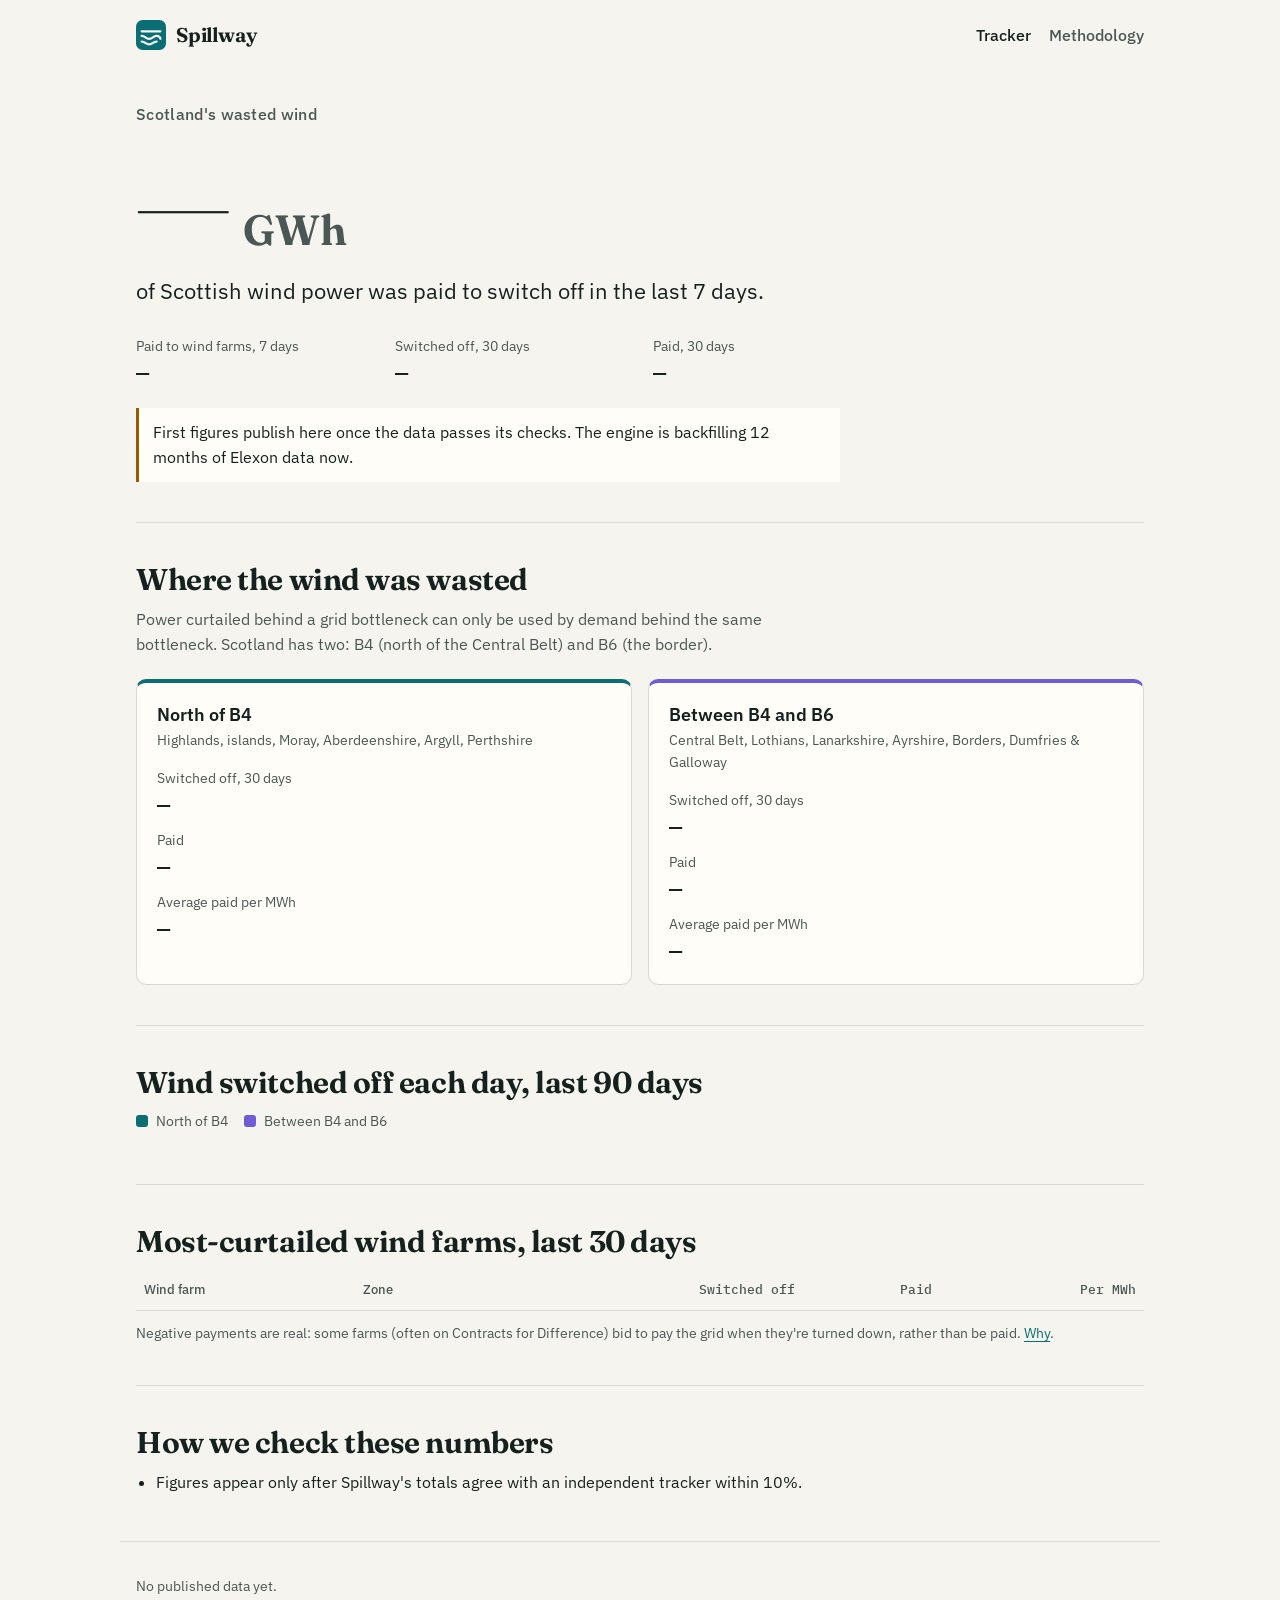
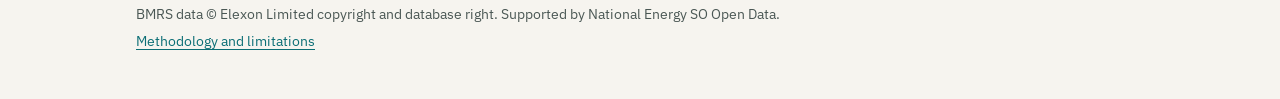
==== index.html @ b041ca8d "Spillway public tracker: static site for spillway.energy Hand-written HTML/CSS/vanilla JS, no build " ====
<!doctype html>
<html lang="en-GB">
<head>
<meta charset="utf-8">
<meta name="viewport" content="width=device-width, initial-scale=1">
<title>Spillway: Scotland's wasted wind</title>
<meta name="description" content="How much Scottish wind power is paid to switch off, by grid boundary and wind farm. Updated daily from Elexon and NESO open data.">
<meta property="og:title" content="Spillway: Scotland's wasted wind">
<meta property="og:description" content="How much Scottish wind power is paid to switch off, updated daily.">
<link rel="icon" href="data:image/svg+xml,%3Csvg xmlns='http://www.w3.org/2000/svg' viewBox='0 0 32 32'%3E%3Crect width='32' height='32' rx='7' fill='%230b6e75'/%3E%3Cpath d='M6 12h20M6 17c4 0 4 3 8 3s4-3 8-3 4 3 4 3M6 23c4 0 4 3 8 3s4-3 8-3' stroke='white' stroke-width='2.4' fill='none' stroke-linecap='round'/%3E%3C/svg%3E">
<link rel="preconnect" href="https://fonts.googleapis.com">
<link rel="preconnect" href="https://fonts.gstatic.com" crossorigin>
<link href="https://fonts.googleapis.com/css2?family=Fraunces:opsz,wght@9..144,500;9..144,650&family=IBM+Plex+Sans:wght@400;500;600&family=IBM+Plex+Mono:wght@500&display=swap" rel="stylesheet">
<link rel="stylesheet" href="assets/style.css">
</head>
<body>
<header class="top">
  <a class="mark" href="./" aria-label="Spillway home">
    <svg viewBox="0 0 32 32" aria-hidden="true"><rect width="32" height="32" rx="7"/><path d="M6 12h20M6 17c4 0 4 3 8 3s4-3 8-3 4 3 4 3M6 23c4 0 4 3 8 3s4-3 8-3"/></svg>
    <span>Spillway</span>
  </a>
  <nav><a href="./" aria-current="page">Tracker</a><a href="methodology.html">Methodology</a></nav>
</header>

<main>
  <section class="hero">
    <p class="kicker" id="kicker">Scotland's wasted wind</p>
    <h1><span class="big" id="hero-gwh">—</span> <span class="unit">GWh</span></h1>
    <p class="lede" id="hero-lede">of Scottish wind power was paid to switch off in the last 7 days.</p>
    <dl class="hero-stats">
      <div><dt>Paid to wind farms, 7 days</dt><dd id="hero-gbp">—</dd></div>
      <div><dt>Switched off, 30 days</dt><dd id="m30-gwh">—</dd></div>
      <div><dt>Paid, 30 days</dt><dd id="m30-gbp">—</dd></div>
    </dl>
    <p class="status" id="status" hidden></p>
  </section>

  <section class="zones" aria-labelledby="zones-h">
    <h2 id="zones-h">Where the wind was wasted</h2>
    <p class="section-lede">Power curtailed behind a grid bottleneck can only be used by demand behind the same bottleneck. Scotland has two: B4 (north of the Central Belt) and B6 (the border).</p>
    <div class="zone-grid">
      <article class="zone z-north">
        <h3>North of B4</h3>
        <p class="zone-sub">Highlands, islands, Moray, Aberdeenshire, Argyll, Perthshire</p>
        <dl>
          <div><dt>Switched off, 30 days</dt><dd data-z="north_of_B4" data-k="mwh">—</dd></div>
          <div><dt>Paid</dt><dd data-z="north_of_B4" data-k="gbp">—</dd></div>
          <div><dt>Average paid per MWh</dt><dd data-z="north_of_B4" data-k="gbp_per_mwh">—</dd></div>
        </dl>
      </article>
      <article class="zone z-mid">
        <h3>Between B4 and B6</h3>
        <p class="zone-sub">Central Belt, Lothians, Lanarkshire, Ayrshire, Borders, Dumfries &amp; Galloway</p>
        <dl>
          <div><dt>Switched off, 30 days</dt><dd data-z="B4_to_B6" data-k="mwh">—</dd></div>
          <div><dt>Paid</dt><dd data-z="B4_to_B6" data-k="gbp">—</dd></div>
          <div><dt>Average paid per MWh</dt><dd data-z="B4_to_B6" data-k="gbp_per_mwh">—</dd></div>
        </dl>
      </article>
    </div>
  </section>

  <section aria-labelledby="chart-h">
    <h2 id="chart-h">Wind switched off each day, last 90 days</h2>
    <div class="legend"><span class="key k-north"></span>North of B4 <span class="key k-mid"></span>Between B4 and B6</div>
    <div id="chart" class="chart" role="img" aria-label="Daily curtailed wind energy in Scotland by boundary zone"></div>
    <p class="chart-note" id="chart-note"></p>
  </section>

  <section aria-labelledby="sites-h">
    <h2 id="sites-h">Most-curtailed wind farms, last 30 days</h2>
    <div class="table-wrap">
      <table id="sites">
        <thead><tr><th scope="col">Wind farm</th><th scope="col">Zone</th><th scope="col" class="num">Switched off</th><th scope="col" class="num">Paid</th><th scope="col" class="num">Per MWh</th></tr></thead>
        <tbody></tbody>
      </table>
    </div>
    <p class="fine">Negative payments are real: some farms (often on Contracts for Difference) bid to pay the grid when they're turned down, rather than be paid. <a href="methodology.html#negative">Why</a>.</p>
  </section>

  <section class="checks" aria-labelledby="checks-h">
    <h2 id="checks-h">How we check these numbers</h2>
    <ul id="checks-list"><li>Loading…</li></ul>
  </section>
</main>

<footer>
  <p id="updated">Data loading…</p>
  <p id="attribution">BMRS data © Elexon Limited copyright and database right. Supported by National Energy SO Open Data.</p>
  <p><a href="methodology.html">Methodology and limitations</a></p>
</footer>
<script src="assets/app.js" defer></script>
</body>
</html>
---- assets/style.css ----
:root {
  --bg: #f6f4ef;
  --surface: #fffdf8;
  --ink: #15211f;
  --ink-2: #4a5754;
  --rule: #ddd8cc;
  --north: #0b6e75;
  --mid: #6f5bd3;
  --accent: #0b6e75;
  --warn: #9a5b00;
  --display: "Fraunces", Georgia, serif;
  --sans: "IBM Plex Sans", system-ui, -apple-system, "Segoe UI", sans-serif;
  --mono: "IBM Plex Mono", ui-monospace, monospace;
  color-scheme: light;
}
@media (prefers-color-scheme: dark) {
  :root:not([data-theme="light"]) {
    --bg: #0f1615; --surface: #162120; --ink: #e9efe9; --ink-2: #a3b1ad; --rule: #2a3735;
    --north: #4fc3bd; --mid: #a99bff; --accent: #4fc3bd; --warn: #f0b45c; color-scheme: dark;
  }
}
:root[data-theme="dark"] {
  --bg: #0f1615; --surface: #162120; --ink: #e9efe9; --ink-2: #a3b1ad; --rule: #2a3735;
  --north: #4fc3bd; --mid: #a99bff; --accent: #4fc3bd; --warn: #f0b45c; color-scheme: dark;
}

* { box-sizing: border-box; }
html { -webkit-text-size-adjust: 100%; }
body { margin: 0; background: var(--bg); color: var(--ink); font: 16px/1.55 var(--sans); }
a { color: var(--accent); text-underline-offset: 3px; }
main, .top, footer { max-width: 1040px; margin: 0 auto; padding: 0 16px; }

.top { display: flex; align-items: center; justify-content: space-between; padding-top: 20px; padding-bottom: 20px; }
.mark { display: inline-flex; align-items: center; gap: 10px; color: var(--ink); text-decoration: none; font: 650 20px/1 var(--display); letter-spacing: -0.01em; }
.mark svg { width: 30px; height: 30px; }
.mark rect { fill: var(--accent); }
.mark path { stroke: var(--bg); stroke-width: 2.4; fill: none; stroke-linecap: round; }
nav { display: flex; gap: 18px; font-weight: 500; }
nav a { color: var(--ink-2); text-decoration: none; }
nav a[aria-current="page"], nav a:hover { color: var(--ink); }

section { padding: 40px 0; border-top: 1px solid var(--rule); }
.hero { border-top: 0; padding-top: 32px; }
.kicker { margin: 0 0 8px; color: var(--ink-2); font-weight: 500; letter-spacing: 0.02em; }
h1 { margin: 0; font: 650 clamp(64px, 13vw, 132px)/0.95 var(--display); letter-spacing: -0.035em; }
h1 .unit { font-size: 0.32em; letter-spacing: 0; color: var(--ink-2); }
.lede { margin: 14px 0 0; font-size: clamp(18px, 2.4vw, 22px); max-width: 30em; }
h2 { margin: 0 0 10px; font: 650 clamp(24px, 3.2vw, 30px)/1.15 var(--display); letter-spacing: -0.015em; }
h3 { margin: 0; font: 600 18px/1.3 var(--sans); }
.section-lede { margin: 0 0 22px; color: var(--ink-2); max-width: 44em; }

dl { margin: 0; }
dt { color: var(--ink-2); font-size: 14px; }
dd { margin: 2px 0 0; font: 500 22px/1.2 var(--mono); font-variant-numeric: tabular-nums; }
.hero-stats { display: grid; grid-template-columns: repeat(3, minmax(0, 1fr)); gap: 16px; margin-top: 28px; max-width: 760px; }
.status { margin: 22px 0 0; padding: 12px 14px; border-left: 3px solid var(--warn); background: var(--surface); color: var(--ink); max-width: 44em; }

.zone-grid { display: grid; grid-template-columns: 1fr 1fr; gap: 16px; }
.zone { background: var(--surface); border: 1px solid var(--rule); border-radius: 10px; padding: 20px; border-top: 4px solid var(--zc); }
.z-north { --zc: var(--north); } .z-mid { --zc: var(--mid); }
.zone-sub { margin: 4px 0 16px; color: var(--ink-2); font-size: 14px; }
.zone dl { display: grid; gap: 12px; }

.legend { display: flex; align-items: center; gap: 8px; flex-wrap: wrap; color: var(--ink-2); font-size: 14px; margin-bottom: 10px; }
.key { width: 12px; height: 12px; border-radius: 3px; display: inline-block; margin-left: 8px; }
.key:first-child { margin-left: 0; }
.k-north { background: var(--north); } .k-mid { background: var(--mid); }
.chart { width: 100%; }
.chart svg { display: block; width: 100%; height: auto; overflow: visible; }
.chart .axis text, .chart .tick { fill: var(--ink-2); font: 12px var(--sans); }
.chart .grid { stroke: var(--rule); }
.chart .b-north { fill: var(--north); } .chart .b-mid { fill: var(--mid); }
.chart rect:hover { opacity: 0.75; }
.chart-note, .fine { color: var(--ink-2); font-size: 14px; margin: 12px 0 0; }

.table-wrap { overflow-x: auto; }
table { width: 100%; border-collapse: collapse; font-size: 15px; }
th, td { padding: 10px 8px; border-bottom: 1px solid var(--rule); text-align: left; white-space: nowrap; }
th { color: var(--ink-2); font-weight: 500; font-size: 13px; }
td.num, th.num { text-align: right; font-family: var(--mono); font-variant-numeric: tabular-nums; }
.zone-tag { display: inline-flex; align-items: center; gap: 6px; color: var(--ink-2); font-size: 13px; }
.zone-tag::before { content: ""; width: 8px; height: 8px; border-radius: 2px; background: var(--zc); }

.checks ul { margin: 0; padding-left: 20px; max-width: 48em; }
.checks li { margin: 6px 0; }

footer { padding-top: 28px; padding-bottom: 40px; border-top: 1px solid var(--rule); color: var(--ink-2); font-size: 14px; }
footer p { margin: 6px 0; }

.prose { max-width: 44em; }
.prose h2 { margin-top: 36px; }
.prose p, .prose li { color: var(--ink); }
.prose code { font: 14px var(--mono); background: var(--surface); padding: 1px 5px; border-radius: 4px; border: 1px solid var(--rule); }

@media (max-width: 720px) {
  .hero-stats { grid-template-columns: 1fr 1fr; }
  .zone-grid { grid-template-columns: 1fr; }
  dd { font-size: 19px; }
}
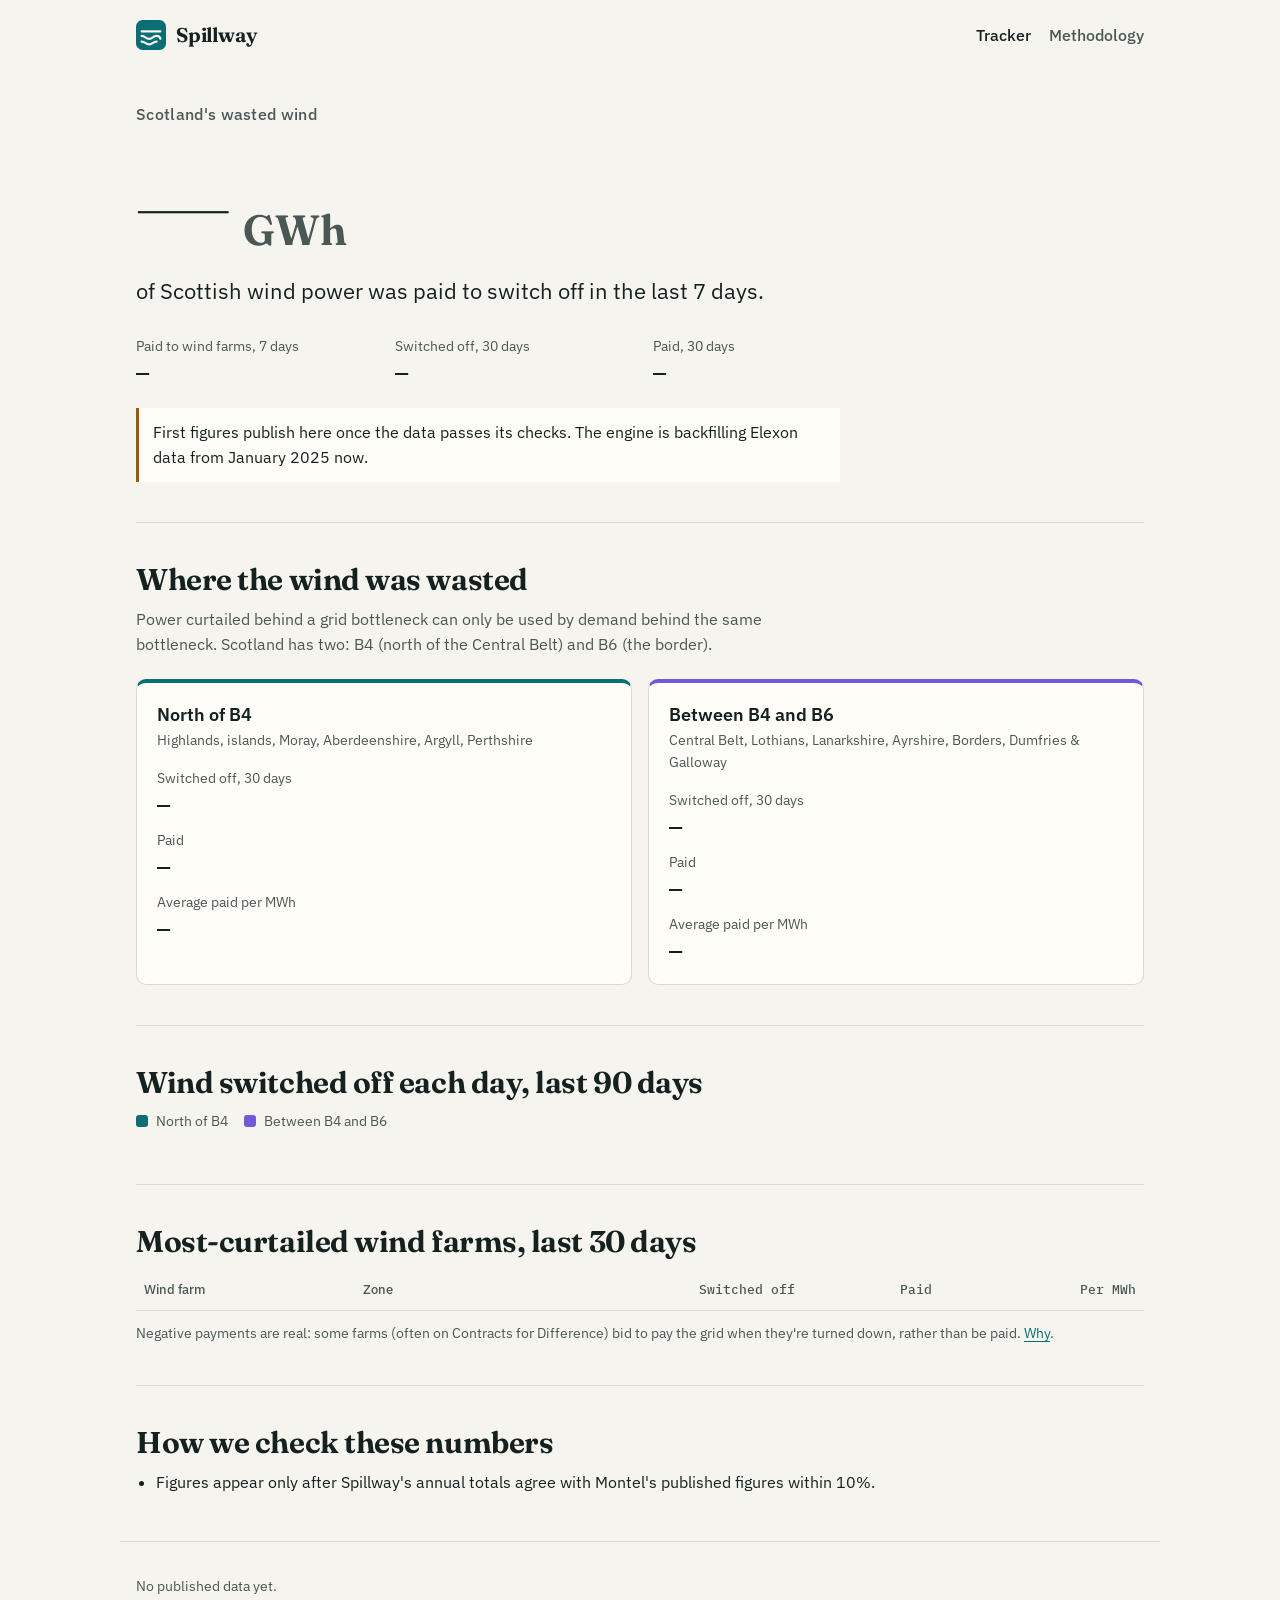
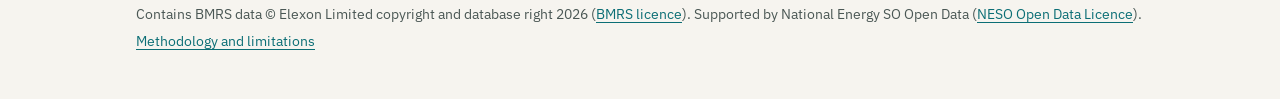
==== commit 6efbe191: "Attribution with licence links; checks panel shows volumes and payments Co-Authored-By: Claude Opus " ====
--- a/index.html
+++ b/index.html
@@ -86,7 +86,7 @@
 
 <footer>
   <p id="updated">Data loading…</p>
-  <p id="attribution">BMRS data © Elexon Limited copyright and database right. Supported by National Energy SO Open Data.</p>
+  <p id="attribution">Contains BMRS data © Elexon Limited copyright and database right 2026 (<a href="https://www.elexon.co.uk/data/balancing-mechanism-reporting-agent/copyright-licence-bmrs-data/">BMRS licence</a>). Supported by National Energy SO Open Data (<a href="https://www.neso.energy/data-portal/ngeso-open-licence">NESO Open Data Licence</a>).</p>
   <p><a href="methodology.html">Methodology and limitations</a></p>
 </footer>
 <script src="assets/app.js" defer></script>
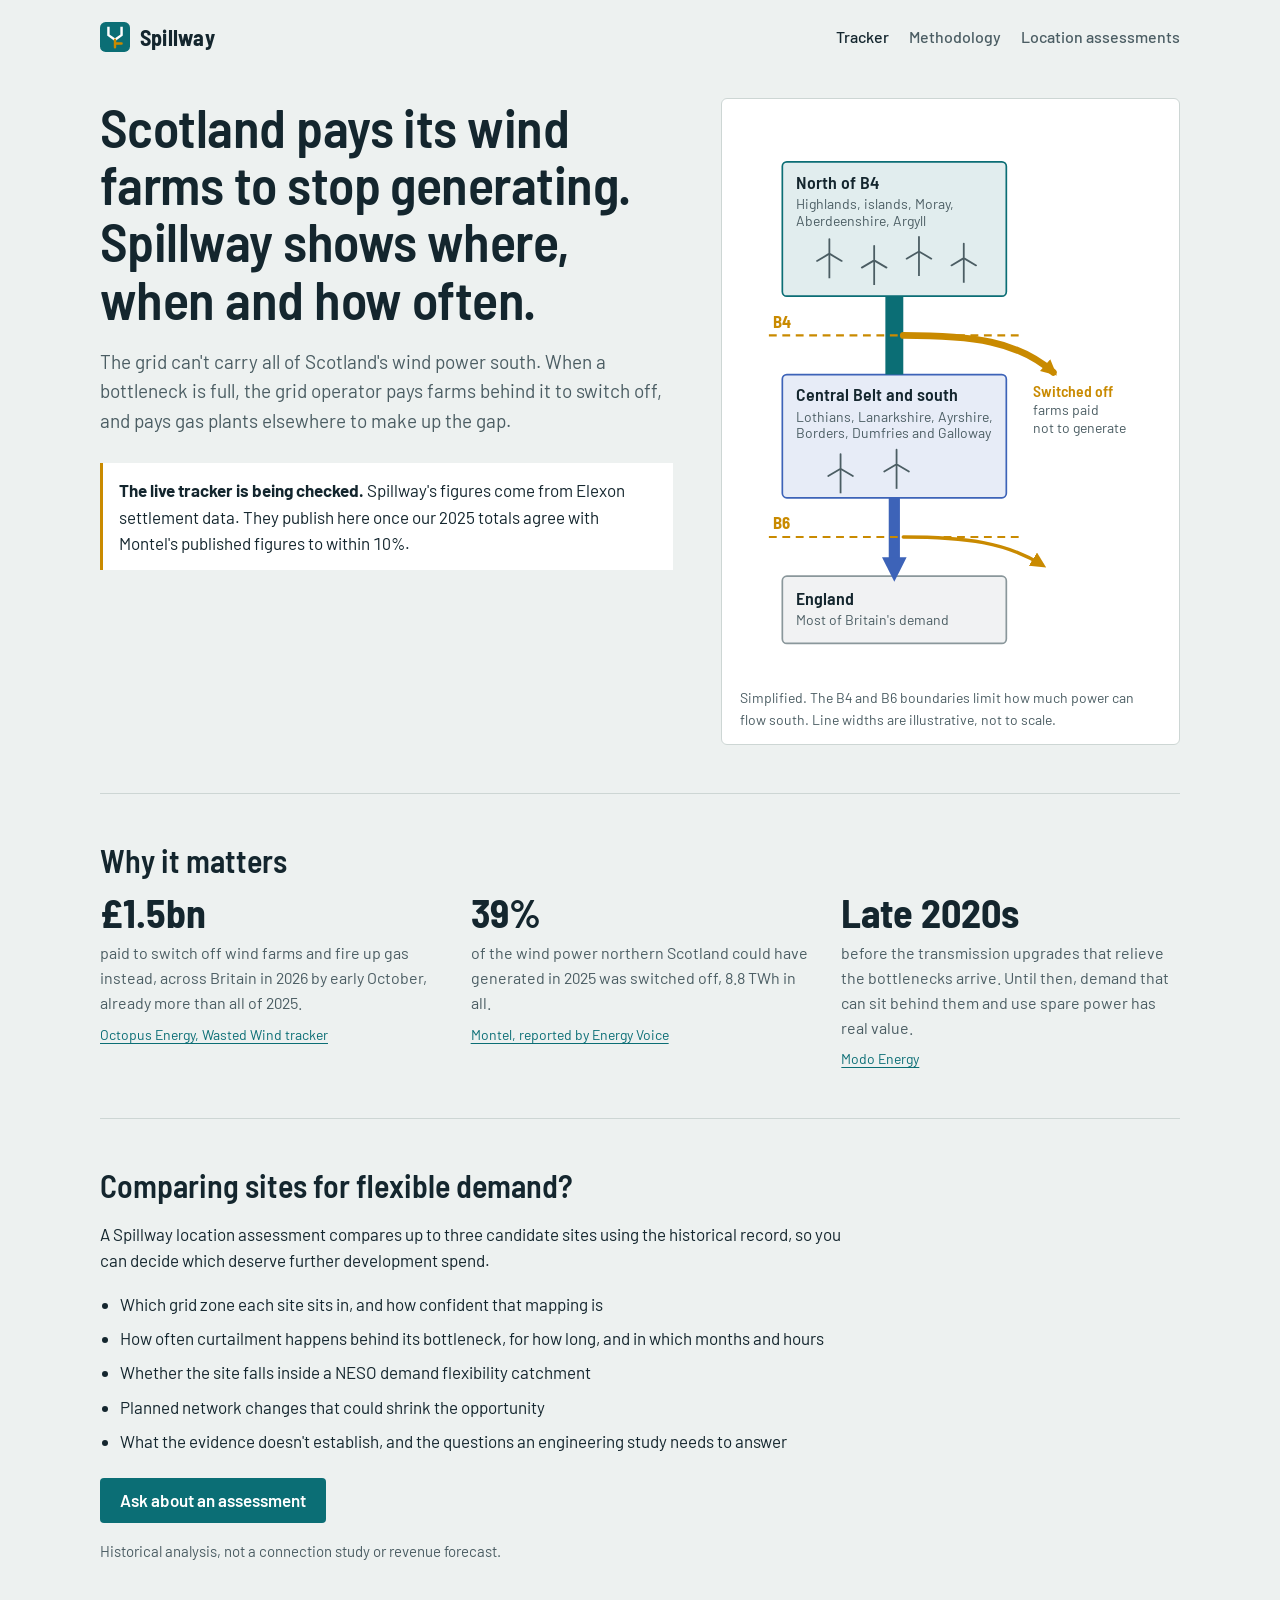
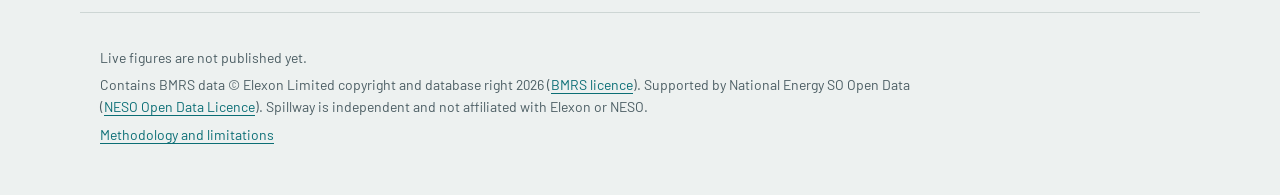
==== commit 88f1ddcd: "Redesign: grid schematic hero, Barlow, engineering palette, real pre-launch page - Pre-launch state " ====
--- a/index.html
+++ b/index.html
@@ -3,71 +3,134 @@
 <head>
 <meta charset="utf-8">
 <meta name="viewport" content="width=device-width, initial-scale=1">
-<title>Spillway: Scotland's wasted wind</title>
-<meta name="description" content="How much Scottish wind power is paid to switch off, by grid boundary and wind farm. Updated daily from Elexon and NESO open data.">
-<meta property="og:title" content="Spillway: Scotland's wasted wind">
-<meta property="og:description" content="How much Scottish wind power is paid to switch off, updated daily.">
-<link rel="icon" href="data:image/svg+xml,%3Csvg xmlns='http://www.w3.org/2000/svg' viewBox='0 0 32 32'%3E%3Crect width='32' height='32' rx='7' fill='%230b6e75'/%3E%3Cpath d='M6 12h20M6 17c4 0 4 3 8 3s4-3 8-3 4 3 4 3M6 23c4 0 4 3 8 3s4-3 8-3' stroke='white' stroke-width='2.4' fill='none' stroke-linecap='round'/%3E%3C/svg%3E">
+<title>Spillway: where Scotland's wind is switched off</title>
+<meta name="description" content="Scotland pays wind farms to stop generating when the grid can't carry their power south. Spillway tracks where, when and how often, from Elexon and NESO open data.">
+<meta property="og:title" content="Spillway: where Scotland's wind is switched off">
+<meta property="og:description" content="Where, when and how often Scottish wind is curtailed, from open grid data.">
+<link rel="icon" href="data:image/svg+xml,%3Csvg xmlns='http://www.w3.org/2000/svg' viewBox='0 0 32 32'%3E%3Crect width='32' height='32' rx='6' fill='%230b6e75'/%3E%3Cpath d='M9 5v9l7 5 7-5V5' stroke='white' stroke-width='2.6' fill='none' stroke-linejoin='round'/%3E%3Cpath d='M16 19v8M16 23h7' stroke='%23e0a51a' stroke-width='2.6' stroke-linecap='round'/%3E%3C/svg%3E">
 <link rel="preconnect" href="https://fonts.googleapis.com">
 <link rel="preconnect" href="https://fonts.gstatic.com" crossorigin>
-<link href="https://fonts.googleapis.com/css2?family=Fraunces:opsz,wght@9..144,500;9..144,650&family=IBM+Plex+Sans:wght@400;500;600&family=IBM+Plex+Mono:wght@500&display=swap" rel="stylesheet">
+<link href="https://fonts.googleapis.com/css2?family=Barlow:wght@400;500;600&family=Barlow+Semi+Condensed:wght@500;600;700&display=swap" rel="stylesheet">
 <link rel="stylesheet" href="assets/style.css">
 </head>
 <body>
 <header class="top">
   <a class="mark" href="./" aria-label="Spillway home">
-    <svg viewBox="0 0 32 32" aria-hidden="true"><rect width="32" height="32" rx="7"/><path d="M6 12h20M6 17c4 0 4 3 8 3s4-3 8-3 4 3 4 3M6 23c4 0 4 3 8 3s4-3 8-3"/></svg>
+    <svg viewBox="0 0 32 32" aria-hidden="true"><rect width="32" height="32" rx="6" class="mk-bg"/><path d="M9 5v9l7 5 7-5V5" class="mk-flow"/><path d="M16 19v8M16 23h7" class="mk-spill"/></svg>
     <span>Spillway</span>
   </a>
-  <nav><a href="./" aria-current="page">Tracker</a><a href="methodology.html">Methodology</a></nav>
+  <nav><a href="./" aria-current="page">Tracker</a><a href="methodology.html">Methodology</a><a href="#assessment">Location assessments</a></nav>
 </header>
 
 <main>
   <section class="hero">
-    <p class="kicker" id="kicker">Scotland's wasted wind</p>
-    <h1><span class="big" id="hero-gwh">—</span> <span class="unit">GWh</span></h1>
-    <p class="lede" id="hero-lede">of Scottish wind power was paid to switch off in the last 7 days.</p>
-    <dl class="hero-stats">
-      <div><dt>Paid to wind farms, 7 days</dt><dd id="hero-gbp">—</dd></div>
-      <div><dt>Switched off, 30 days</dt><dd id="m30-gwh">—</dd></div>
-      <div><dt>Paid, 30 days</dt><dd id="m30-gbp">—</dd></div>
-    </dl>
-    <p class="status" id="status" hidden></p>
+    <div class="hero-text">
+      <h1>Scotland pays its wind farms to stop generating. Spillway shows where, when and how often.</h1>
+      <p class="lede">The grid can't carry all of Scotland's wind power south. When a bottleneck is full, the grid operator pays farms behind it to switch off, and pays gas plants elsewhere to make up the gap.</p>
+
+      <div class="live-stats" data-live hidden>
+        <p class="live-kicker" id="kicker">Last 7 days</p>
+        <p class="live-figure"><span id="hero-gwh">0</span> GWh <span class="live-figure-sub">of Scottish wind switched off</span></p>
+        <dl class="hero-stats">
+          <div><dt>Paid to wind farms, 7 days</dt><dd id="hero-gbp"></dd></div>
+          <div><dt>Switched off, 30 days</dt><dd id="m30-gwh"></dd></div>
+          <div><dt>Paid, 30 days</dt><dd id="m30-gbp"></dd></div>
+        </dl>
+      </div>
+
+      <div class="prelaunch" data-prelaunch>
+        <p class="status"><strong>The live tracker is being checked.</strong> Spillway's figures come from Elexon settlement data. They publish here once our 2025 totals agree with Montel's published figures to within 10%.</p>
+      </div>
+    </div>
+
+    <figure class="schematic">
+      <svg viewBox="0 0 340 500" role="img" aria-labelledby="sch-title sch-desc">
+        <title id="sch-title">How Scottish wind is switched off</title>
+        <desc id="sch-desc">A simplified line diagram. Wind power in the north of Scotland flows south through the B4 boundary to the Central Belt, then through the B6 boundary to England. Each boundary has limited capacity, so some wind is switched off at each one, more at B4.</desc>
+        <defs>
+          <marker id="arr-spill" viewBox="0 0 10 10" refX="7" refY="5" markerUnits="userSpaceOnUse" markerWidth="14" markerHeight="14" orient="auto"><path d="M0 0L10 5L0 10z" class="spill-head"/></marker>
+          <marker id="arr-flow" viewBox="0 0 10 10" refX="5" refY="5" markerUnits="userSpaceOnUse" markerWidth="22" markerHeight="22" orient="auto"><path d="M0 0L10 5L0 10z" class="flow-head"/></marker>
+          <g id="turbine"><line x1="0" y1="0" x2="0" y2="22" class="tb-pole"/><path d="M0 0 L0 -13 M0 0 L11 6.5 M0 0 L-11 6.5" class="tb-blade"/></g>
+        </defs>
+
+        <!-- zones -->
+        <rect x="20" y="40" width="200" height="120" rx="4" class="zone z-north"/>
+        <text x="32" y="64" class="zl">North of B4</text>
+        <text x="32" y="82" class="zs">Highlands, islands, Moray,</text>
+        <text x="32" y="97" class="zs">Aberdeenshire, Argyll</text>
+        <use href="#turbine" x="62" y="122"/><use href="#turbine" x="102" y="128"/><use href="#turbine" x="142" y="120"/><use href="#turbine" x="182" y="126"/>
+
+        <rect x="20" y="230" width="200" height="110" rx="4" class="zone z-mid"/>
+        <text x="32" y="254" class="zl">Central Belt and south</text>
+        <text x="32" y="272" class="zs">Lothians, Lanarkshire, Ayrshire,</text>
+        <text x="32" y="287" class="zs">Borders, Dumfries and Galloway</text>
+        <use href="#turbine" x="72" y="314"/><use href="#turbine" x="122" y="310"/>
+
+        <rect x="20" y="410" width="200" height="60" rx="4" class="zone z-eng"/>
+        <text x="32" y="436" class="zl">England</text>
+        <text x="32" y="454" class="zs">Most of Britain's demand</text>
+
+        <!-- flow: wide in the north, squeezed at each boundary -->
+        <path d="M120 160 L120 230" class="flow f-wide-narrow"/>
+        <path d="M120 340 L120 404" class="flow f-mid" marker-end="url(#arr-flow)"/>
+
+        <!-- boundaries -->
+        <line x1="8" y1="195" x2="232" y2="195" class="boundary"/>
+        <text x="12" y="188" class="bl">B4</text>
+        <line x1="8" y1="375" x2="232" y2="375" class="boundary"/>
+        <text x="12" y="368" class="bl">B6</text>
+
+        <!-- spills -->
+        <path d="M128 195 C 190 195, 230 200, 262 228" class="spill s-big" marker-end="url(#arr-spill)"/>
+        <path d="M128 375 C 185 375, 220 380, 252 400" class="spill s-small" marker-end="url(#arr-spill)"/>
+        <text x="244" y="250" class="sl">Switched off</text>
+        <text x="244" y="266" class="ss">farms paid</text>
+        <text x="244" y="282" class="ss">not to generate</text>
+      </svg>
+      <figcaption>Simplified. The B4 and B6 boundaries limit how much power can flow south. Line widths are illustrative, not to scale.</figcaption>
+    </figure>
   </section>
 
-  <section class="zones" aria-labelledby="zones-h">
-    <h2 id="zones-h">Where the wind was wasted</h2>
-    <p class="section-lede">Power curtailed behind a grid bottleneck can only be used by demand behind the same bottleneck. Scotland has two: B4 (north of the Central Belt) and B6 (the border).</p>
+  <section class="facts" aria-labelledby="facts-h" data-prelaunch>
+    <h2 id="facts-h">Why it matters</h2>
+    <ul class="fact-list">
+      <li><span class="fact">£1.5bn</span> paid to switch off wind farms and fire up gas instead, across Britain in 2026 by early October, already more than all of 2025. <a href="https://octopus.energy/britain-hits-pound1-5bn-wasted-wind-bill-three-months-earlier-than-in-2025/">Octopus Energy, Wasted Wind tracker</a></li>
+      <li><span class="fact">39%</span> of the wind power northern Scotland could have generated in 2025 was switched off, 8.8 TWh in all. <a href="https://www.energyvoice.com/renewables-energy-transition/wind/uk-wind/590566/scottish-wind-curtailment-costs-hit-343m-in-2025-as-grid-constraints-worsened-report-finds/">Montel, reported by Energy Voice</a></li>
+      <li><span class="fact">Late 2020s</span> before the transmission upgrades that relieve the bottlenecks arrive. Until then, demand that can sit behind them and use spare power has real value. <a href="https://modoenergy.com/research/gb-great-britain-battery-energy-storage-curtailment-wind-constraint-scotland-costs">Modo Energy</a></li>
+    </ul>
+  </section>
+
+  <section class="zones" aria-labelledby="zones-h" data-live hidden>
+    <h2 id="zones-h">Where the wind was switched off, last 30 days</h2>
+    <p class="section-lede">Power curtailed behind a bottleneck can only be used by demand behind the same bottleneck, so the two zones are counted separately.</p>
     <div class="zone-grid">
-      <article class="zone z-north">
+      <article class="zone-card z-north">
         <h3>North of B4</h3>
-        <p class="zone-sub">Highlands, islands, Moray, Aberdeenshire, Argyll, Perthshire</p>
         <dl>
-          <div><dt>Switched off, 30 days</dt><dd data-z="north_of_B4" data-k="mwh">—</dd></div>
-          <div><dt>Paid</dt><dd data-z="north_of_B4" data-k="gbp">—</dd></div>
-          <div><dt>Average paid per MWh</dt><dd data-z="north_of_B4" data-k="gbp_per_mwh">—</dd></div>
+          <div><dt>Switched off</dt><dd data-z="north_of_B4" data-k="mwh"></dd></div>
+          <div><dt>Paid</dt><dd data-z="north_of_B4" data-k="gbp"></dd></div>
+          <div><dt>Average paid per MWh</dt><dd data-z="north_of_B4" data-k="gbp_per_mwh"></dd></div>
         </dl>
       </article>
-      <article class="zone z-mid">
+      <article class="zone-card z-mid">
         <h3>Between B4 and B6</h3>
-        <p class="zone-sub">Central Belt, Lothians, Lanarkshire, Ayrshire, Borders, Dumfries &amp; Galloway</p>
         <dl>
-          <div><dt>Switched off, 30 days</dt><dd data-z="B4_to_B6" data-k="mwh">—</dd></div>
-          <div><dt>Paid</dt><dd data-z="B4_to_B6" data-k="gbp">—</dd></div>
-          <div><dt>Average paid per MWh</dt><dd data-z="B4_to_B6" data-k="gbp_per_mwh">—</dd></div>
+          <div><dt>Switched off</dt><dd data-z="B4_to_B6" data-k="mwh"></dd></div>
+          <div><dt>Paid</dt><dd data-z="B4_to_B6" data-k="gbp"></dd></div>
+          <div><dt>Average paid per MWh</dt><dd data-z="B4_to_B6" data-k="gbp_per_mwh"></dd></div>
         </dl>
       </article>
     </div>
   </section>
 
-  <section aria-labelledby="chart-h">
+  <section aria-labelledby="chart-h" data-live hidden>
     <h2 id="chart-h">Wind switched off each day, last 90 days</h2>
     <div class="legend"><span class="key k-north"></span>North of B4 <span class="key k-mid"></span>Between B4 and B6</div>
-    <div id="chart" class="chart" role="img" aria-label="Daily curtailed wind energy in Scotland by boundary zone"></div>
+    <div id="chart" class="chart" role="img" aria-label="Daily curtailed wind energy in Scotland by zone"></div>
     <p class="chart-note" id="chart-note"></p>
   </section>
 
-  <section aria-labelledby="sites-h">
+  <section aria-labelledby="sites-h" data-live hidden>
     <h2 id="sites-h">Most-curtailed wind farms, last 30 days</h2>
     <div class="table-wrap">
       <table id="sites">
@@ -75,18 +138,34 @@
         <tbody></tbody>
       </table>
     </div>
-    <p class="fine">Negative payments are real: some farms (often on Contracts for Difference) bid to pay the grid when they're turned down, rather than be paid. <a href="methodology.html#negative">Why</a>.</p>
+    <p class="fine">Negative payments are real: some farms, often on Contracts for Difference, pay the grid when they're turned down instead of being paid. <a href="methodology.html#negative">Why this happens</a></p>
   </section>
 
-  <section class="checks" aria-labelledby="checks-h">
-    <h2 id="checks-h">How we check these numbers</h2>
-    <ul id="checks-list"><li>Loading…</li></ul>
+  <section class="checks" aria-labelledby="checks-h" data-live hidden>
+    <h2 id="checks-h">How these numbers are checked</h2>
+    <ul id="checks-list"></ul>
+  </section>
+
+  <section class="offer" id="assessment" aria-labelledby="offer-h">
+    <div class="offer-text">
+      <h2 id="offer-h">Comparing sites for flexible demand?</h2>
+      <p>A Spillway location assessment compares up to three candidate sites using the historical record, so you can decide which deserve further development spend.</p>
+      <ul class="offer-list">
+        <li>Which grid zone each site sits in, and how confident that mapping is</li>
+        <li>How often curtailment happens behind its bottleneck, for how long, and in which months and hours</li>
+        <li>Whether the site falls inside a NESO demand flexibility catchment</li>
+        <li>Planned network changes that could shrink the opportunity</li>
+        <li>What the evidence doesn't establish, and the questions an engineering study needs to answer</li>
+      </ul>
+      <p><a class="button" href="mailto:hello@spillway.energy?subject=Location%20assessment">Ask about an assessment</a></p>
+      <p class="fine">Historical analysis, not a connection study or revenue forecast.</p>
+    </div>
   </section>
 </main>
 
 <footer>
-  <p id="updated">Data loading…</p>
-  <p id="attribution">Contains BMRS data © Elexon Limited copyright and database right 2026 (<a href="https://www.elexon.co.uk/data/balancing-mechanism-reporting-agent/copyright-licence-bmrs-data/">BMRS licence</a>). Supported by National Energy SO Open Data (<a href="https://www.neso.energy/data-portal/ngeso-open-licence">NESO Open Data Licence</a>).</p>
+  <p id="updated"></p>
+  <p>Contains BMRS data © Elexon Limited copyright and database right 2026 (<a href="https://www.elexon.co.uk/data/balancing-mechanism-reporting-agent/copyright-licence-bmrs-data/">BMRS licence</a>). Supported by National Energy SO Open Data (<a href="https://www.neso.energy/data-portal/ngeso-open-licence">NESO Open Data Licence</a>). Spillway is independent and not affiliated with Elexon or NESO.</p>
   <p><a href="methodology.html">Methodology and limitations</a></p>
 </footer>
 <script src="assets/app.js" defer></script>
--- a/assets/style.css
+++ b/assets/style.css
@@ -1,99 +1,157 @@
+/* Spillway: engineering-drawing palette. One bold element (the schematic); everything else quiet. */
 :root {
-  --bg: #f6f4ef;
-  --surface: #fffdf8;
-  --ink: #15211f;
-  --ink-2: #4a5754;
-  --rule: #ddd8cc;
+  --paper: #edf1f0;
+  --surface: #ffffff;
+  --ink: #14262e;
+  --ink-2: #4b5d63;
+  --rule: #cdd6d4;
   --north: #0b6e75;
-  --mid: #6f5bd3;
+  --mid: #3d63b8;
+  --eng: #8a979b;
+  --amber: #c98a00;
   --accent: #0b6e75;
-  --warn: #9a5b00;
-  --display: "Fraunces", Georgia, serif;
-  --sans: "IBM Plex Sans", system-ui, -apple-system, "Segoe UI", sans-serif;
-  --mono: "IBM Plex Mono", ui-monospace, monospace;
+  --sans: "Barlow", system-ui, -apple-system, "Segoe UI", sans-serif;
+  --cond: "Barlow Semi Condensed", "Barlow", system-ui, sans-serif;
   color-scheme: light;
 }
 @media (prefers-color-scheme: dark) {
   :root:not([data-theme="light"]) {
-    --bg: #0f1615; --surface: #162120; --ink: #e9efe9; --ink-2: #a3b1ad; --rule: #2a3735;
-    --north: #4fc3bd; --mid: #a99bff; --accent: #4fc3bd; --warn: #f0b45c; color-scheme: dark;
+    --paper: #0f1a1e; --surface: #16242a; --ink: #e6eeee; --ink-2: #9fb0b3; --rule: #2b3b40;
+    --north: #3fb6ae; --mid: #8aa6ef; --eng: #6f7f84; --amber: #f0b43a; --accent: #3fb6ae; color-scheme: dark;
   }
 }
 :root[data-theme="dark"] {
-  --bg: #0f1615; --surface: #162120; --ink: #e9efe9; --ink-2: #a3b1ad; --rule: #2a3735;
-  --north: #4fc3bd; --mid: #a99bff; --accent: #4fc3bd; --warn: #f0b45c; color-scheme: dark;
+  --paper: #0f1a1e; --surface: #16242a; --ink: #e6eeee; --ink-2: #9fb0b3; --rule: #2b3b40;
+  --north: #3fb6ae; --mid: #8aa6ef; --eng: #6f7f84; --amber: #f0b43a; --accent: #3fb6ae; color-scheme: dark;
 }
 
 * { box-sizing: border-box; }
 html { -webkit-text-size-adjust: 100%; }
-body { margin: 0; background: var(--bg); color: var(--ink); font: 16px/1.55 var(--sans); }
-a { color: var(--accent); text-underline-offset: 3px; }
-main, .top, footer { max-width: 1040px; margin: 0 auto; padding: 0 16px; }
+body { margin: 0; background: var(--paper); color: var(--ink); font: 17px/1.55 var(--sans); font-variant-numeric: tabular-nums; }
+a { color: var(--accent); text-underline-offset: 3px; text-decoration-thickness: 1px; }
+a:focus-visible, .button:focus-visible { outline: 3px solid var(--amber); outline-offset: 2px; border-radius: 2px; }
+main, .top, footer { max-width: 1120px; margin: 0 auto; padding: 0 20px; }
+[hidden] { display: none !important; }
 
-.top { display: flex; align-items: center; justify-content: space-between; padding-top: 20px; padding-bottom: 20px; }
-.mark { display: inline-flex; align-items: center; gap: 10px; color: var(--ink); text-decoration: none; font: 650 20px/1 var(--display); letter-spacing: -0.01em; }
+/* header */
+.top { display: flex; align-items: center; justify-content: space-between; gap: 16px; flex-wrap: wrap; padding-top: 22px; padding-bottom: 22px; }
+.mark { display: inline-flex; align-items: center; gap: 10px; color: var(--ink); text-decoration: none; font: 700 22px/1 var(--cond); letter-spacing: 0.01em; }
 .mark svg { width: 30px; height: 30px; }
-.mark rect { fill: var(--accent); }
-.mark path { stroke: var(--bg); stroke-width: 2.4; fill: none; stroke-linecap: round; }
-nav { display: flex; gap: 18px; font-weight: 500; }
+.mk-bg { fill: var(--north); }
+.mk-flow { stroke: #fff; stroke-width: 2.6; fill: none; stroke-linejoin: round; }
+.mk-spill { stroke: var(--amber); stroke-width: 2.6; fill: none; stroke-linecap: round; }
+nav { display: flex; gap: 20px; flex-wrap: wrap; font: 500 16px/1.2 var(--sans); }
 nav a { color: var(--ink-2); text-decoration: none; }
 nav a[aria-current="page"], nav a:hover { color: var(--ink); }
 
-section { padding: 40px 0; border-top: 1px solid var(--rule); }
-.hero { border-top: 0; padding-top: 32px; }
-.kicker { margin: 0 0 8px; color: var(--ink-2); font-weight: 500; letter-spacing: 0.02em; }
-h1 { margin: 0; font: 650 clamp(64px, 13vw, 132px)/0.95 var(--display); letter-spacing: -0.035em; }
-h1 .unit { font-size: 0.32em; letter-spacing: 0; color: var(--ink-2); }
-.lede { margin: 14px 0 0; font-size: clamp(18px, 2.4vw, 22px); max-width: 30em; }
-h2 { margin: 0 0 10px; font: 650 clamp(24px, 3.2vw, 30px)/1.15 var(--display); letter-spacing: -0.015em; }
-h3 { margin: 0; font: 600 18px/1.3 var(--sans); }
+/* type */
+h1 { margin: 0; font: 600 clamp(34px, 4.6vw, 54px)/1.06 var(--cond); letter-spacing: -0.01em; max-width: 17em; text-wrap: balance; }
+h2 { margin: 0 0 12px; font: 600 clamp(26px, 3vw, 32px)/1.15 var(--cond); text-wrap: balance; }
+h3 { margin: 0 0 12px; font: 600 20px/1.2 var(--cond); }
+.lede { margin: 20px 0 0; font-size: 19px; color: var(--ink-2); max-width: 36em; }
 .section-lede { margin: 0 0 22px; color: var(--ink-2); max-width: 44em; }
+.fine { color: var(--ink-2); font-size: 15px; margin: 14px 0 0; }
 
+section { padding: 48px 0; border-top: 1px solid var(--rule); }
+
+/* hero: text left, schematic right; stacked on narrow screens */
+.hero { border-top: 0; padding-top: 24px; display: grid; grid-template-columns: minmax(0, 1.25fr) minmax(0, 1fr); gap: 48px; align-items: start; }
+.status { margin: 28px 0 0; padding: 14px 16px; background: var(--surface); border-left: 3px solid var(--amber); max-width: 36em; }
+.live-kicker { margin: 30px 0 4px; color: var(--ink-2); font-weight: 500; }
+.live-figure { margin: 0; font: 700 clamp(48px, 7vw, 76px)/1 var(--cond); color: var(--north); }
+.live-figure-sub { display: block; margin-top: 6px; font: 500 18px/1.3 var(--sans); color: var(--ink); }
 dl { margin: 0; }
-dt { color: var(--ink-2); font-size: 14px; }
-dd { margin: 2px 0 0; font: 500 22px/1.2 var(--mono); font-variant-numeric: tabular-nums; }
-.hero-stats { display: grid; grid-template-columns: repeat(3, minmax(0, 1fr)); gap: 16px; margin-top: 28px; max-width: 760px; }
-.status { margin: 22px 0 0; padding: 12px 14px; border-left: 3px solid var(--warn); background: var(--surface); color: var(--ink); max-width: 44em; }
+dt { color: var(--ink-2); font-size: 15px; }
+dd { margin: 2px 0 0; font: 600 24px/1.2 var(--cond); }
+.hero-stats { display: grid; grid-template-columns: repeat(3, minmax(0, 1fr)); gap: 16px; margin-top: 24px; }
 
-.zone-grid { display: grid; grid-template-columns: 1fr 1fr; gap: 16px; }
-.zone { background: var(--surface); border: 1px solid var(--rule); border-radius: 10px; padding: 20px; border-top: 4px solid var(--zc); }
-.z-north { --zc: var(--north); } .z-mid { --zc: var(--mid); }
-.zone-sub { margin: 4px 0 16px; color: var(--ink-2); font-size: 14px; }
-.zone dl { display: grid; gap: 12px; }
+/* the schematic: the one bold element */
+.schematic { margin: 0; background: var(--surface); border: 1px solid var(--rule); border-radius: 6px; padding: 18px 18px 14px; }
+.schematic svg { display: block; width: 100%; height: auto; max-height: 560px; }
+.schematic figcaption { margin-top: 10px; font-size: 14px; color: var(--ink-2); }
+.zone { stroke-width: 1.5; }
+.zone.z-north { fill: color-mix(in srgb, var(--north) 12%, transparent); stroke: var(--north); }
+.zone.z-mid { fill: color-mix(in srgb, var(--mid) 12%, transparent); stroke: var(--mid); }
+.zone.z-eng { fill: color-mix(in srgb, var(--eng) 12%, transparent); stroke: var(--eng); }
+.zl { font: 600 16px var(--cond); fill: var(--ink); }
+.zs { font: 400 12.5px var(--sans); fill: var(--ink-2); }
+.bl { font: 700 15px var(--cond); fill: var(--amber); }
+.sl { font: 600 14px var(--cond); fill: var(--amber); }
+.ss { font: 400 12.5px var(--sans); fill: var(--ink-2); }
+.boundary { stroke: var(--amber); stroke-width: 2; stroke-dasharray: 7 5; }
+.flow { fill: none; stroke: var(--north); stroke-linecap: butt; }
+.f-wide-narrow { stroke-width: 16; }
+.f-mid { stroke-width: 10; stroke: var(--mid); }
+.flow-head { fill: var(--mid); }
+.spill { fill: none; stroke: var(--amber); stroke-linecap: round; }
+.s-big { stroke-width: 6; }
+.s-small { stroke-width: 3; }
+.spill-head { fill: var(--amber); }
+.tb-pole { stroke: var(--ink-2); stroke-width: 1.6; }
+.tb-blade { stroke: var(--ink-2); stroke-width: 1.6; fill: none; stroke-linecap: round; }
 
-.legend { display: flex; align-items: center; gap: 8px; flex-wrap: wrap; color: var(--ink-2); font-size: 14px; margin-bottom: 10px; }
-.key { width: 12px; height: 12px; border-radius: 3px; display: inline-block; margin-left: 8px; }
+/* facts */
+.fact-list { list-style: none; margin: 0; padding: 0; display: grid; grid-template-columns: repeat(3, minmax(0, 1fr)); gap: 32px; }
+.fact-list li { color: var(--ink-2); font-size: 16px; }
+.fact { display: block; font: 700 40px/1.05 var(--cond); color: var(--ink); margin-bottom: 8px; }
+.fact-list a { display: block; margin-top: 8px; font-size: 14px; }
+
+/* zones (live) */
+.zone-grid { display: grid; grid-template-columns: 1fr 1fr; gap: 20px; }
+.zone-card { background: var(--surface); border: 1px solid var(--rule); border-left: 5px solid var(--zc); border-radius: 6px; padding: 20px 22px; }
+.zone-card.z-north { --zc: var(--north); } .zone-card.z-mid { --zc: var(--mid); }
+.zone-card dl { display: grid; grid-template-columns: repeat(3, minmax(0, 1fr)); gap: 12px; }
+
+/* chart (live) */
+.legend { display: flex; align-items: center; gap: 8px; flex-wrap: wrap; color: var(--ink-2); font-size: 15px; margin-bottom: 10px; }
+.key { width: 12px; height: 12px; border-radius: 2px; display: inline-block; margin-left: 10px; }
 .key:first-child { margin-left: 0; }
 .k-north { background: var(--north); } .k-mid { background: var(--mid); }
 .chart { width: 100%; }
 .chart svg { display: block; width: 100%; height: auto; overflow: visible; }
-.chart .axis text, .chart .tick { fill: var(--ink-2); font: 12px var(--sans); }
+.chart .tick { fill: var(--ink-2); font: 12px var(--sans); }
 .chart .grid { stroke: var(--rule); }
 .chart .b-north { fill: var(--north); } .chart .b-mid { fill: var(--mid); }
-.chart rect:hover { opacity: 0.75; }
-.chart-note, .fine { color: var(--ink-2); font-size: 14px; margin: 12px 0 0; }
+.chart .b-gap { fill: var(--amber); opacity: 0.7; }
+.chart g:hover rect { opacity: 0.75; }
+.chart-note { color: var(--ink-2); font-size: 15px; margin: 12px 0 0; }
 
+/* table (live) */
 .table-wrap { overflow-x: auto; }
-table { width: 100%; border-collapse: collapse; font-size: 15px; }
+table { width: 100%; border-collapse: collapse; font-size: 16px; }
 th, td { padding: 10px 8px; border-bottom: 1px solid var(--rule); text-align: left; white-space: nowrap; }
-th { color: var(--ink-2); font-weight: 500; font-size: 13px; }
-td.num, th.num { text-align: right; font-family: var(--mono); font-variant-numeric: tabular-nums; }
-.zone-tag { display: inline-flex; align-items: center; gap: 6px; color: var(--ink-2); font-size: 13px; }
-.zone-tag::before { content: ""; width: 8px; height: 8px; border-radius: 2px; background: var(--zc); }
+th { color: var(--ink-2); font-weight: 500; font-size: 14px; }
+td.num, th.num { text-align: right; }
+.zone-tag { display: inline-flex; align-items: center; gap: 6px; color: var(--ink-2); font-size: 14px; }
+.zone-tag::before { content: ""; width: 9px; height: 9px; border-radius: 2px; background: var(--zc); }
 
-.checks ul { margin: 0; padding-left: 20px; max-width: 48em; }
+.checks ul { margin: 0; padding-left: 20px; max-width: 50em; }
 .checks li { margin: 6px 0; }
 
-footer { padding-top: 28px; padding-bottom: 40px; border-top: 1px solid var(--rule); color: var(--ink-2); font-size: 14px; }
-footer p { margin: 6px 0; }
+/* offer */
+.offer-text { max-width: 44em; }
+.offer-list { margin: 16px 0 24px; padding-left: 20px; }
+.offer-list li { margin: 8px 0; }
+.button { display: inline-block; background: var(--north); color: #fff; text-decoration: none; font: 600 17px/1 var(--sans); padding: 14px 20px; border-radius: 4px; }
+.button:hover { filter: brightness(1.08); }
 
-.prose { max-width: 44em; }
-.prose h2 { margin-top: 36px; }
-.prose p, .prose li { color: var(--ink); }
-.prose code { font: 14px var(--mono); background: var(--surface); padding: 1px 5px; border-radius: 4px; border: 1px solid var(--rule); }
+footer { padding-top: 28px; padding-bottom: 44px; border-top: 1px solid var(--rule); color: var(--ink-2); font-size: 14px; }
+footer p { margin: 6px 0; max-width: 60em; }
 
-@media (max-width: 720px) {
+/* methodology page */
+.prose { max-width: 46em; }
+.prose h2 { margin-top: 8px; }
+.prose code { font-size: 15px; background: var(--surface); padding: 1px 5px; border-radius: 4px; border: 1px solid var(--rule); }
+
+@media (max-width: 860px) {
+  .hero { grid-template-columns: 1fr; gap: 32px; }
+  .schematic { max-width: 460px; }
+  .fact-list { grid-template-columns: 1fr; gap: 26px; }
+  .zone-grid { grid-template-columns: 1fr; }
+}
+@media (max-width: 520px) {
+  body { font-size: 16px; }
   .hero-stats { grid-template-columns: 1fr 1fr; }
-  .zone-grid { grid-template-columns: 1fr; }
-  dd { font-size: 19px; }
+  .zone-card dl { grid-template-columns: 1fr 1fr; }
+  nav { gap: 14px; font-size: 15px; }
 }
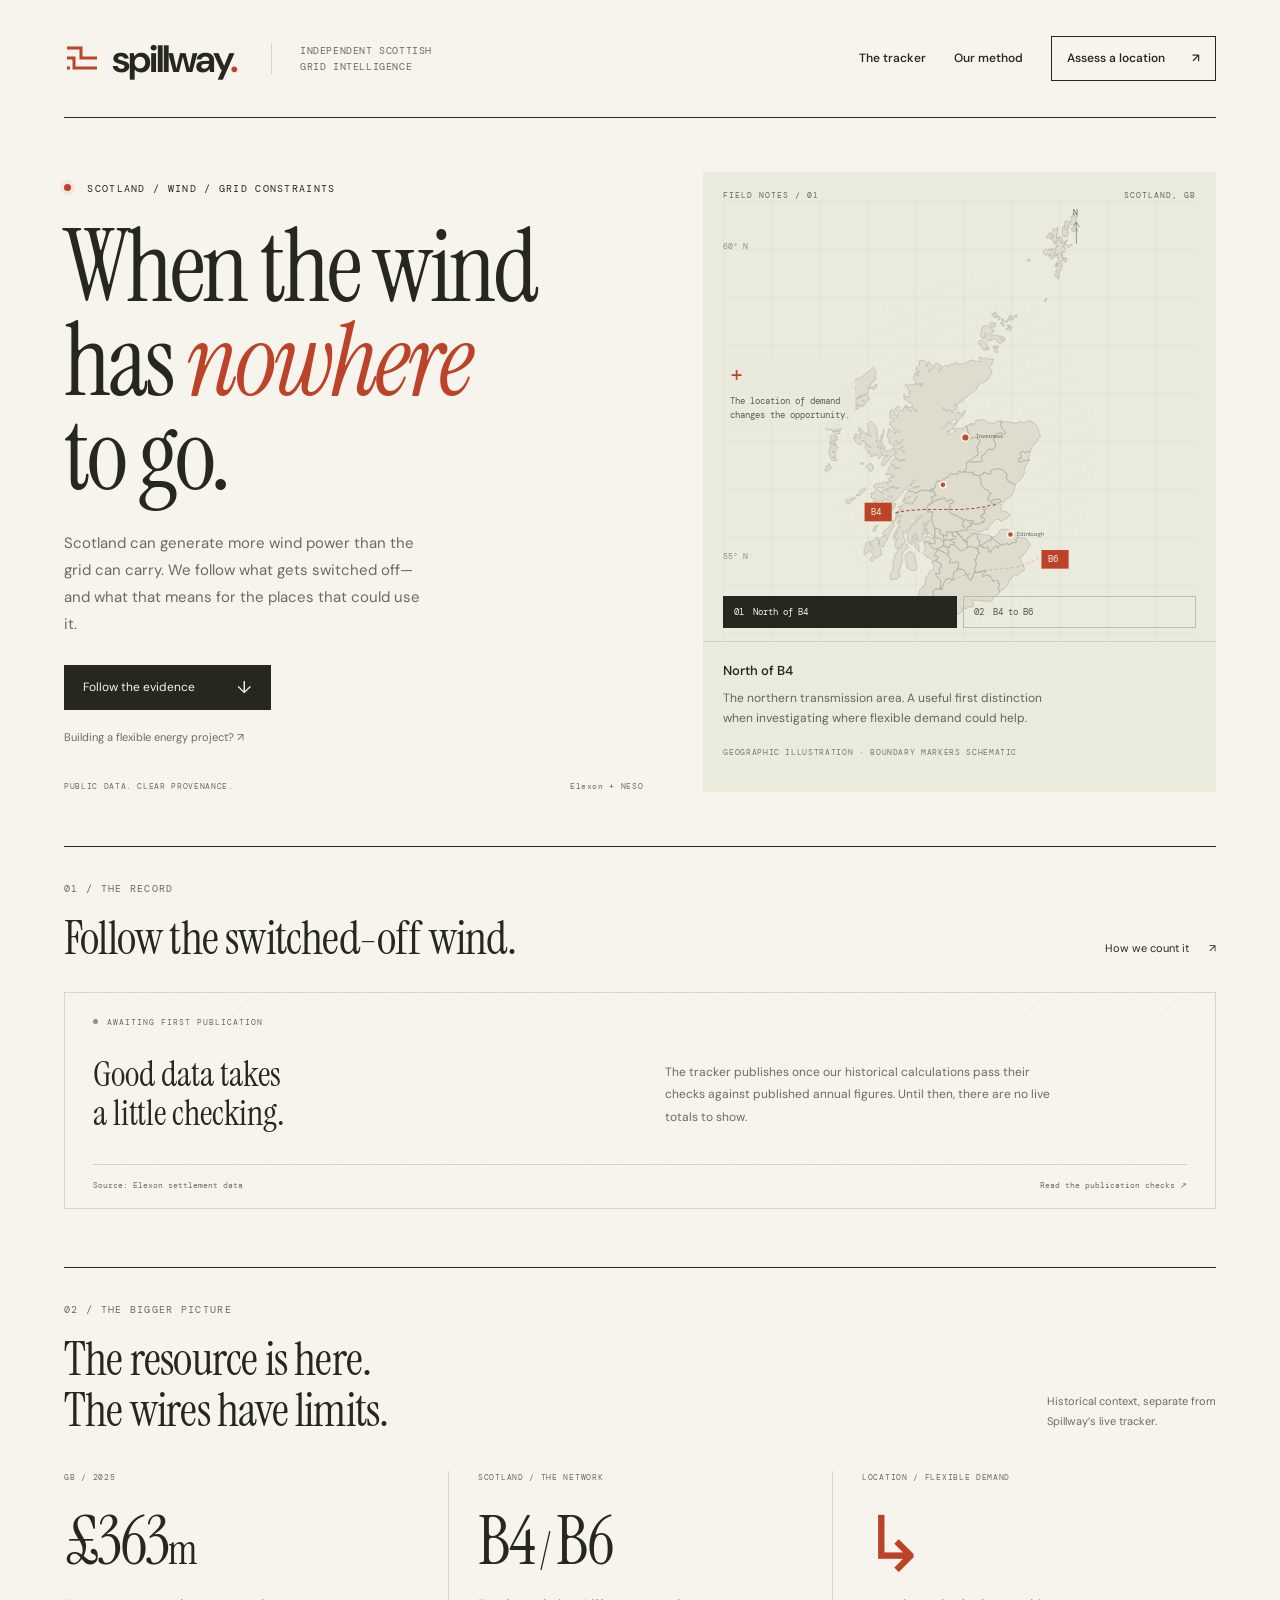
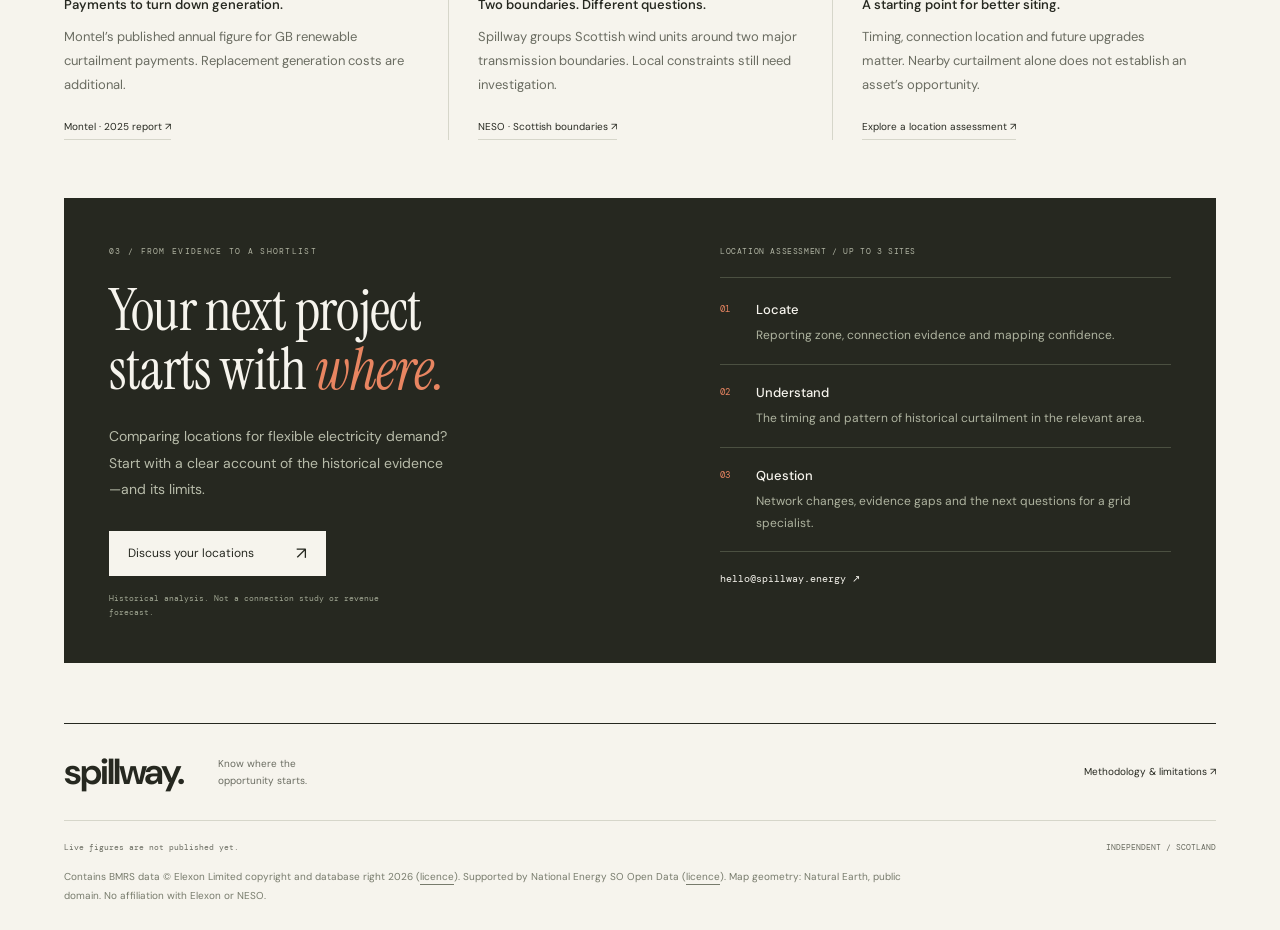
==== commit 9d9848f2: "Redesign Spillway with editorial atlas layout" ====
--- a/index.html
+++ b/index.html
@@ -1,173 +1,82 @@
 <!doctype html>
 <html lang="en-GB">
 <head>
-<meta charset="utf-8">
-<meta name="viewport" content="width=device-width, initial-scale=1">
-<title>Spillway: where Scotland's wind is switched off</title>
-<meta name="description" content="Scotland pays wind farms to stop generating when the grid can't carry their power south. Spillway tracks where, when and how often, from Elexon and NESO open data.">
-<meta property="og:title" content="Spillway: where Scotland's wind is switched off">
-<meta property="og:description" content="Where, when and how often Scottish wind is curtailed, from open grid data.">
-<link rel="icon" href="data:image/svg+xml,%3Csvg xmlns='http://www.w3.org/2000/svg' viewBox='0 0 32 32'%3E%3Crect width='32' height='32' rx='6' fill='%230b6e75'/%3E%3Cpath d='M9 5v9l7 5 7-5V5' stroke='white' stroke-width='2.6' fill='none' stroke-linejoin='round'/%3E%3Cpath d='M16 19v8M16 23h7' stroke='%23e0a51a' stroke-width='2.6' stroke-linecap='round'/%3E%3C/svg%3E">
-<link rel="preconnect" href="https://fonts.googleapis.com">
-<link rel="preconnect" href="https://fonts.gstatic.com" crossorigin>
-<link href="https://fonts.googleapis.com/css2?family=Barlow:wght@400;500;600&family=Barlow+Semi+Condensed:wght@500;600;700&display=swap" rel="stylesheet">
+<meta charset="utf-8"><meta name="viewport" content="width=device-width, initial-scale=1">
+<title>Spillway — Scottish grid intelligence</title>
+<meta name="description" content="Follow Scotland’s curtailed wind. Independent grid intelligence and historical location assessments for flexible electricity demand.">
+<link rel="preconnect" href="https://fonts.googleapis.com"><link rel="preconnect" href="https://fonts.gstatic.com" crossorigin>
+<link href="https://fonts.googleapis.com/css2?family=DM+Sans:wght@400;450;500;550;600;650;700&family=DM+Mono:wght@400;500&family=Instrument+Serif:ital@0;1&display=swap" rel="stylesheet">
+<link rel="icon" href="assets/favicon.svg" type="image/svg+xml">
 <link rel="stylesheet" href="assets/style.css">
 </head>
 <body>
+<a class="skip" href="#main">Skip to content</a>
+<div class="site-shell">
 <header class="top">
-  <a class="mark" href="./" aria-label="Spillway home">
-    <svg viewBox="0 0 32 32" aria-hidden="true"><rect width="32" height="32" rx="6" class="mk-bg"/><path d="M9 5v9l7 5 7-5V5" class="mk-flow"/><path d="M16 19v8M16 23h7" class="mk-spill"/></svg>
-    <span>Spillway</span>
-  </a>
-  <nav><a href="./" aria-current="page">Tracker</a><a href="methodology.html">Methodology</a><a href="#assessment">Location assessments</a></nav>
+<a class="mark" href="./" aria-label="Spillway home"><svg viewBox="0 0 36 36" aria-hidden="true"><path d="M3 7h14v10h16M3 17h7v10h23M3 27h3" /></svg><span>spillway<span class="brand-dot">.</span></span></a>
+<span class="strap">Independent Scottish<br>grid intelligence</span>
+<nav aria-label="Main navigation"><a href="#tracker">The tracker</a><a href="methodology.html">Our method</a><a class="nav-cta" href="#assessment">Assess a location <span aria-hidden="true">↗</span></a></nav>
 </header>
+<main id="main">
+<section class="hero" aria-labelledby="hero-title">
+<div class="hero-copy">
+<p class="eyebrow"><span class="signal"></span> Scotland / wind / grid constraints</p>
+<h1 id="hero-title">When the wind<br>has <em>nowhere</em><br>to go.</h1>
+<p class="hero-description">Scotland can generate more wind power than the grid can carry. We follow what gets switched off—and what that means for the places that could use it.</p>
+<div class="hero-links"><a class="solid-link" href="#tracker">Follow the evidence <span aria-hidden="true">↓</span></a><a class="text-link" href="#assessment">Building a flexible energy project? <span aria-hidden="true">↗</span></a></div>
+<div class="hero-foot"><span>PUBLIC DATA. CLEAR PROVENANCE.</span><span>Elexon + NESO</span></div>
+</div>
+<figure class="atlas">
+<div class="atlas-top"><span>FIELD NOTES / 01</span><span>SCOTLAND, GB</span></div>
+<div class="atlas-body">
+<div class="atlas-coordinate coordinate-top">60° N</div><div class="atlas-coordinate coordinate-bottom">55° N</div>
+<svg class="scotland-map" viewBox="0 0 430 580" role="img" aria-labelledby="map-title map-desc">
+<title id="map-title">Scotland and its two broad reporting zones</title><desc id="map-desc">Geographic illustration of Scotland. B4 separates the northern and southern transmission areas; B6 is the interface with England and Wales. Boundary markers are schematic, not a site connection map.</desc>
+<defs><pattern id="sea-lines" width="11" height="11" patternUnits="userSpaceOnUse" patternTransform="rotate(-25)"><line x1="0" y1="0" x2="0" y2="11" stroke="#c9c8bb" stroke-width=".6"/></pattern><pattern id="land-lines" width="5" height="5" patternUnits="userSpaceOnUse" patternTransform="rotate(25)"><line x1="0" y1="0" x2="0" y2="5" stroke="#c6c4b5" stroke-width=".4"/></pattern></defs>
+<ellipse cx="216" cy="326" rx="174" ry="225" fill="url(#sea-lines)" opacity=".48"/>
+<g id="scotland-land" fill="#dddccd" stroke="#9c9e8e" stroke-width=".55" stroke-linejoin="round"><path d="M306.1,450.0L303.9,450.9L303.7,451.0L303.4,451.3L303.3,452.0L303.1,453.3L303.0,453.7L302.8,454.1L301.6,455.4L301.4,455.6L300.6,456.0L300.3,456.2L299.8,456.7L299.4,457.1L299.2,457.3L299.0,457.7L298.8,458.3L298.5,458.9L295.9,462.8L295.5,463.3L295.1,463.5L294.4,463.7L292.5,463.7L291.9,463.9L291.6,464.0L291.5,464.3L291.4,464.7L291.4,465.0L291.5,465.4L291.6,465.6L291.8,465.8L292.5,466.3L292.7,466.4L292.8,466.8L292.8,467.1L293.0,467.4L293.1,467.6L293.7,468.2L293.8,468.4L293.9,468.7L293.9,469.0L294.1,469.6L294.9,471.8L295.7,473.3L296.3,474.2L296.8,475.2L296.8,475.5L296.9,475.8L296.9,475.9L296.8,476.0L296.8,476.3L296.9,476.6L297.0,476.8L298.1,478.4L298.2,478.7L298.3,478.9L298.4,479.2L298.4,479.5L298.3,479.9L298.1,480.3L297.7,481.0L297.1,481.7L296.1,482.3L295.5,482.6L294.1,482.9L293.5,483.4L293.0,484.0L291.6,484.7L291.3,484.9L291.0,485.6L290.8,486.0L290.6,486.8L290.3,487.3L289.9,487.7L289.0,488.3L288.6,488.3L288.3,488.2L288.1,488.0L287.7,487.6L287.4,487.5L286.7,487.4L285.5,487.6L285.0,487.9L280.7,491.8L278.1,495.0L277.5,495.6L277.3,495.9L277.2,496.2L277.2,496.8L277.3,497.2L277.4,497.4L277.5,497.6L277.5,497.8L277.5,498.1L277.3,498.8L277.2,499.2L276.9,499.5L276.3,499.8L275.5,500.4L274.3,502.3L273.7,503.3L272.7,504.3L271.4,505.2L269.2,506.2L268.4,506.5L267.7,507.0L266.4,509.0L266.4,509.0L266.4,509.0L265.9,506.9L264.8,506.1L264.5,505.3L264.8,501.3L265.7,499.9L265.7,498.9L265.5,498.4L264.1,498.3L263.7,497.8L264.1,497.0L265.3,496.2L265.0,495.4L264.4,494.9L262.9,494.7L261.8,494.0L260.5,494.5L259.3,495.7L258.6,494.9L257.5,495.3L257.0,494.6L257.1,493.6L256.5,492.4L254.5,490.5L254.5,489.1L254.2,488.6L252.9,488.2L251.3,488.8L250.5,487.7L249.2,486.9L246.7,488.4L245.5,489.5L244.6,489.4L244.3,488.8L244.6,487.8L244.6,485.8L245.6,484.4L247.6,482.9L247.7,482.3L247.1,482.1L245.3,482.0L244.0,481.2L243.1,483.1L242.6,483.5L239.5,483.5L237.9,484.1L235.2,483.7L233.5,481.3L234.6,477.8L234.6,476.7L235.9,474.7L235.7,472.4L236.0,471.5L235.8,470.9L235.1,470.4L235.0,469.4L233.9,467.5L234.4,466.8L236.3,466.5L236.7,465.3L236.6,464.7L236.1,464.3L236.2,463.4L240.3,458.3L240.0,457.9L238.9,457.9L238.3,457.4L238.3,456.1L237.2,453.8L237.2,453.1L238.2,452.2L238.3,450.7L238.9,449.9L240.2,449.0L240.6,448.8L241.5,449.0L241.9,449.5L243.0,451.0L244.9,451.0L245.2,452.1L246.3,452.7L248.2,452.5L250.4,450.4L251.2,452.1L251.3,453.4L252.3,455.7L252.2,457.1L253.4,458.0L254.7,457.4L254.9,456.8L254.6,455.9L255.7,454.6L261.9,449.2L262.3,449.3L262.7,450.0L262.4,451.7L263.7,452.0L264.7,451.5L266.1,449.4L267.3,449.0L267.8,448.7L269.7,447.2L271.9,448.1L275.8,446.4L276.4,446.9L276.5,447.6L278.6,448.1L279.4,447.8L280.0,446.8L280.9,447.0L281.6,445.7L283.2,445.5L283.7,446.2L284.4,445.3L286.7,445.1L287.5,444.2L288.2,444.4L288.3,444.0L288.0,443.2L286.3,442.4L289.1,439.2L289.6,438.1L289.7,438.1L289.9,437.5L290.4,437.9L292.4,439.0L300.2,440.5L300.6,440.8L300.8,441.5L300.9,442.2L301.0,442.9L301.4,443.1L302.4,443.5L303.4,444.6L306.1,450.0Z M266.4,509.0L265.3,510.6L265.2,511.0L264.8,511.4L264.5,511.7L262.9,512.4L262.7,512.7L261.9,514.5L261.7,514.8L261.4,515.0L260.6,515.2L260.3,515.1L258.5,514.1L258.2,514.0L257.9,514.2L257.7,514.6L257.7,516.8L257.6,517.2L257.0,518.5L256.8,520.1L252.7,521.2L237.4,520.1L236.6,519.8L235.9,519.4L235.1,519.1L234.5,519.4L234.6,519.6L234.6,519.6L234.7,519.7L234.8,520.1L234.0,520.4L233.2,520.1L231.8,518.9L231.2,521.2L231.6,522.1L231.8,523.8L231.9,525.6L231.8,527.0L231.3,528.4L230.5,528.9L226.0,528.4L224.8,528.6L223.7,530.4L220.3,529.9L220.4,530.3L220.5,530.3L220.6,530.5L220.2,530.8L219.8,530.7L219.5,530.4L219.3,529.9L219.8,528.8L220.1,528.9L220.3,529.3L220.2,528.7L220.2,528.4L220.0,528.2L219.4,529.1L218.7,529.9L218.9,530.7L219.0,531.1L218.7,531.2L218.0,531.7L219.7,533.4L219.2,533.8L216.7,535.0L212.9,537.9L210.6,538.2L209.1,538.1L209.1,537.5L209.0,537.4L208.8,537.3L208.6,537.2L208.5,537.0L208.7,536.7L208.8,536.4L208.8,536.4L208.7,535.5L208.9,534.4L208.8,533.5L208.1,533.2L208.1,532.8L207.4,533.4L206.9,534.7L206.7,536.1L207.2,537.5L205.3,537.8L202.9,536.2L201.2,533.3L201.6,529.9L200.9,530.3L199.7,531.8L198.9,532.2L198.2,532.1L194.6,530.4L194.1,529.9L193.6,529.3L193.2,528.1L193.0,527.2L192.6,526.6L191.9,526.4L191.6,526.7L191.2,527.6L190.9,528.7L190.7,529.6L191.2,531.6L191.5,532.8L191.9,533.4L192.6,533.4L193.3,533.6L193.9,534.1L194.5,534.9L194.7,536.0L194.2,536.9L194.0,538.0L194.7,539.2L194.1,540.4L194.2,542.2L194.5,543.8L194.2,544.5L193.9,544.7L193.7,545.1L193.3,545.5L192.8,545.7L191.7,545.5L190.7,545.1L189.5,544.1L189.1,543.9L187.4,543.9L186.9,543.6L184.1,539.2L182.6,537.6L176.9,534.0L174.7,533.3L173.7,532.7L172.8,530.3L171.8,529.8L170.0,529.9L168.8,530.4L167.7,531.3L166.8,532.3L166.0,533.4L165.6,534.2L165.4,534.6L165.4,535.1L165.4,535.7L165.5,536.4L165.7,537.4L166.1,538.3L166.6,538.7L166.9,539.6L167.4,541.6L168.2,543.6L169.6,544.8L169.6,545.6L169.3,547.1L169.3,547.9L169.3,548.3L170.0,549.7L168.9,549.4L166.9,548.3L165.9,548.0L165.4,547.4L165.1,546.1L165.2,544.7L165.7,543.9L165.4,543.4L165.2,542.8L165.2,542.2L165.4,541.6L164.5,541.5L164.1,541.3L163.8,541.0L163.6,540.2L163.3,539.0L163.0,537.9L162.6,537.5L161.6,537.0L157.0,531.3L155.7,528.8L154.8,525.8L154.5,522.4L154.7,519.3L155.0,517.8L155.7,517.1L156.7,517.2L157.2,517.1L157.5,516.8L157.7,515.8L158.1,516.3L158.6,517.2L158.8,517.7L159.5,518.9L159.9,519.7L160.1,520.6L160.1,521.5L160.1,523.6L160.3,524.4L160.9,525.3L161.7,526.0L162.6,526.2L163.4,525.3L163.6,524.9L163.8,524.6L163.8,524.1L162.0,520.5L161.8,519.7L161.6,519.0L163.8,517.8L165.2,517.9L166.8,518.7L167.3,518.5L168.5,517.3L168.9,516.0L169.4,515.4L172.8,514.7L174.0,515.6L174.5,515.0L177.5,514.9L180.9,513.9L181.4,513.3L181.6,512.6L181.5,512.0L180.3,511.2L179.9,509.3L180.1,508.3L181.9,506.6L184.7,505.0L185.3,504.8L187.7,505.6L188.8,505.1L189.2,504.9L189.6,503.6L190.2,503.6L190.5,506.4L191.1,506.3L191.8,505.5L191.9,503.8L192.7,503.0L193.1,500.0L194.2,498.0L194.5,496.2L195.8,495.1L196.9,492.3L197.5,492.2L199.5,492.6L199.8,492.5L200.1,491.6L202.1,491.8L202.9,492.3L203.9,494.0L204.7,494.3L205.8,493.0L205.7,491.6L207.1,489.0L206.5,486.9L206.7,484.8L207.8,483.2L211.1,481.5L211.2,481.3L210.8,479.9L211.3,479.6L212.0,479.3L212.3,479.2L213.3,479.9L217.0,479.8L219.6,480.6L222.3,483.7L223.5,487.0L225.2,487.7L225.2,490.4L225.5,491.2L227.0,492.2L228.4,493.9L229.6,493.6L229.8,491.9L230.0,491.4L231.7,490.5L231.8,488.8L232.1,487.5L232.0,485.9L235.2,483.7L237.9,484.1L239.5,483.5L242.6,483.5L243.1,483.1L244.0,481.2L245.3,482.0L247.1,482.1L247.7,482.3L247.6,482.9L245.6,484.4L244.6,485.8L244.6,487.8L244.3,488.8L244.6,489.4L245.5,489.5L246.7,488.4L249.2,486.9L250.5,487.7L251.3,488.8L252.9,488.2L254.2,488.6L254.5,489.1L254.5,490.5L256.5,492.4L257.1,493.6L257.0,494.6L257.5,495.3L258.6,494.9L259.3,495.7L260.5,494.5L261.8,494.0L262.9,494.7L264.4,494.9L265.0,495.4L265.3,496.2L264.1,497.0L263.7,497.8L264.1,498.3L265.5,498.4L265.7,498.9L265.7,499.9L264.8,501.3L264.5,505.3L264.8,506.1L265.9,506.9L266.4,509.0L266.4,509.0L266.4,509.0Z M223.4,427.3L221.7,425.7L220.6,424.4L220.0,424.0L219.0,423.9L219.0,424.4L218.6,424.4L218.1,423.4L217.9,422.5L218.2,421.5L218.9,420.2L219.5,418.1L219.6,417.1L222.8,415.2L223.3,415.5L224.0,417.1L224.5,417.4L227.3,417.6L227.7,416.8L229.1,417.0L229.8,416.7L232.3,417.6L232.6,418.0L232.2,418.4L228.3,420.3L228.6,422.1L228.9,422.6L228.1,423.2L228.3,423.7L228.9,424.0L228.9,424.5L226.0,425.3L224.9,425.2L224.4,426.3L223.6,427.2L223.4,427.3Z M219.0,424.4L219.0,424.5L221.9,426.5L222.3,427.1L222.7,427.3L223.7,429.2L222.3,429.1L219.6,429.8L215.0,430.3L211.7,431.5L210.7,432.5L210.3,431.3L207.3,431.3L205.9,432.7L205.2,433.0L204.8,433.1L204.4,432.8L204.5,431.7L204.4,431.1L203.6,431.3L203.3,432.2L202.8,432.6L201.7,431.8L199.3,431.9L197.9,431.4L197.4,432.1L198.3,434.5L198.5,436.2L198.0,437.0L196.7,437.1L193.9,435.5L193.7,435.6L192.5,435.9L191.6,435.6L190.5,433.6L189.2,433.2L188.5,432.0L188.6,431.1L190.6,430.0L190.6,429.6L189.8,428.9L187.2,428.2L186.2,427.3L186.2,427.3L184.8,427.3L183.6,426.9L182.5,426.9L181.9,426.0L180.8,422.9L179.2,418.8L178.5,416.6L178.4,414.4L178.4,414.3L178.4,414.1L178.3,412.4L178.5,411.6L178.6,411.7L178.8,410.4L179.4,409.9L179.6,409.6L179.6,409.6L179.1,408.9L179.0,408.3L179.0,408.0L180.0,406.2L177.3,405.7L176.7,405.6L176.3,405.7L173.8,406.4L173.6,406.1L173.5,406.0L173.7,405.7L174.0,404.9L174.0,404.6L174.0,404.3L171.2,402.7L171.0,402.1L172.3,400.2L172.5,399.5L172.6,398.8L174.2,397.2L176.4,396.3L176.5,395.2L176.5,394.9L177.5,394.3L179.3,394.4L180.5,393.4L180.5,393.4L182.4,391.6L184.1,391.0L185.8,390.9L186.2,390.5L186.2,389.8L186.6,389.4L187.2,389.4L188.0,390.1L188.6,390.0L192.5,388.8L194.3,387.5L195.7,388.2L197.3,392.1L197.3,392.1L197.5,392.6L200.0,391.7L202.8,390.2L203.8,389.9L204.2,390.0L204.3,390.0L205.4,390.8L206.6,393.7L205.1,394.1L204.1,395.0L202.2,394.6L202.3,400.2L202.0,400.8L201.9,400.8L201.6,401.3L200.4,401.2L200.2,401.8L199.9,401.8L200.2,401.9L200.2,403.3L200.8,403.9L200.7,405.5L203.0,408.0L205.4,408.5L206.4,409.8L207.2,410.2L207.6,410.2L207.9,409.3L208.3,409.2L209.1,410.3L211.4,410.6L213.0,412.2L215.7,413.6L217.1,415.3L218.7,414.9L219.0,415.2L219.1,416.8L219.5,417.2L219.6,417.1L219.5,418.1L218.9,420.2L218.2,421.5L217.9,422.5L218.1,423.4L218.6,424.4L219.0,424.4Z M223.7,429.2L224.3,430.3L224.6,430.9L225.0,431.0L225.9,430.9L226.2,430.9L226.6,431.3L226.8,431.9L227.1,432.4L227.7,432.6L230.4,432.0L231.5,432.1L234.9,433.0L234.6,433.5L233.3,434.6L232.0,434.6L231.4,434.0L230.5,434.3L228.7,436.5L227.3,437.4L227.2,438.4L224.7,439.3L222.1,441.8L220.4,442.4L220.1,441.5L218.1,440.6L216.3,439.2L217.6,437.8L217.8,437.5L217.7,437.2L214.9,437.1L214.3,436.1L214.2,434.8L212.4,434.8L212.7,433.5L212.5,433.0L210.8,433.1L210.7,432.5L211.7,431.5L215.0,430.3L219.6,429.8L222.3,429.1L223.7,429.2Z M234.9,433.0L237.6,433.8L237.6,433.8L237.6,434.1L237.5,436.2L237.5,438.1L237.6,440.6L238.3,441.7L239.4,442.1L240.3,442.7L240.5,443.3L240.2,447.3L240.2,449.0L238.9,449.9L238.3,450.7L238.2,452.2L237.2,453.1L234.1,451.7L232.1,451.5L230.9,450.4L229.9,450.2L226.2,450.9L225.2,451.4L224.5,452.4L224.1,452.3L224.0,451.9L223.9,451.4L224.6,450.2L224.7,449.4L223.4,445.6L224.0,444.9L225.1,444.5L225.3,444.0L224.2,443.4L221.1,444.4L219.8,442.9L220.4,442.4L222.1,441.8L224.7,439.3L227.2,438.4L227.3,437.4L228.7,436.5L230.5,434.3L231.4,434.0L232.0,434.6L233.3,434.6L234.6,433.5L234.9,433.0Z M237.6,433.8L239.7,434.4L242.0,434.4L242.8,434.0L243.3,434.0L243.8,434.7L244.6,435.4L253.4,436.1L253.7,436.4L254.6,437.6L254.8,437.9L255.4,438.0L255.5,438.9L255.2,440.8L255.0,442.8L252.7,442.9L250.1,443.5L247.1,445.8L242.9,448.6L241.9,449.5L241.5,449.0L240.6,448.8L240.2,449.0L240.2,447.3L240.5,443.3L240.3,442.7L239.4,442.1L238.3,441.7L237.6,440.6L237.5,438.1L237.5,436.2L237.6,434.1L237.6,433.8L237.6,433.8Z M255.4,438.0L256.3,437.9L256.3,438.0L256.3,438.2L256.5,439.7L257.8,441.0L263.3,445.1L266.6,447.7L267.8,448.7L267.3,449.0L266.1,449.4L264.7,451.5L263.7,452.0L262.4,451.7L262.7,450.0L262.3,449.3L261.9,449.2L255.7,454.6L254.6,455.9L254.9,456.8L254.7,457.4L253.4,458.0L252.2,457.1L252.3,455.7L251.3,453.4L251.2,452.1L250.4,450.4L248.2,452.5L246.3,452.7L245.2,452.1L244.9,451.0L243.0,451.0L241.9,449.5L242.9,448.6L247.1,445.8L250.1,443.5L252.7,442.9L255.0,442.8L255.2,440.8L255.5,438.9L255.4,438.0Z M256.3,437.9L258.4,437.7L262.1,436.1L263.2,435.1L264.0,433.8L264.8,432.8L266.0,432.6L265.7,431.6L265.6,431.2L265.4,430.9L266.3,430.1L267.7,428.4L268.7,428.0L276.7,428.6L277.6,429.0L279.0,430.9L279.9,431.4L279.4,432.8L279.2,433.3L279.9,433.5L281.1,433.3L281.8,433.8L282.0,433.5L282.5,433.0L282.8,432.6L283.5,433.4L285.5,434.8L287.3,435.3L289.9,437.5L289.7,438.1L289.6,438.1L289.1,439.2L286.3,442.4L288.0,443.2L288.3,444.0L288.2,444.4L287.5,444.2L286.7,445.1L284.4,445.3L283.7,446.2L283.2,445.5L281.6,445.7L280.9,447.0L280.0,446.8L279.4,447.8L278.6,448.1L276.5,447.6L276.4,446.9L275.8,446.4L271.9,448.1L269.7,447.2L267.8,448.7L266.6,447.7L263.3,445.1L257.8,441.0L256.5,439.7L256.3,438.2L256.3,438.0L256.3,437.9Z M161.6,519.0L161.6,518.9L160.9,517.2L160.8,516.2L160.8,514.3L160.9,513.8L161.1,513.0L162.0,511.0L162.3,509.8L162.4,508.1L162.8,506.5L163.8,505.5L165.7,504.2L168.8,499.9L169.1,499.7L169.6,499.6L169.7,499.3L169.7,498.4L169.7,498.0L170.8,495.1L171.0,494.4L171.0,493.5L170.9,491.7L171.0,490.9L171.2,490.4L172.8,488.3L173.7,487.6L174.1,487.1L174.4,486.3L174.8,484.3L175.2,483.3L176.8,481.9L180.0,480.4L181.1,478.7L181.5,476.4L181.1,474.3L180.0,472.9L178.2,472.2L179.2,470.7L179.6,470.7L180.0,470.7L181.9,469.5L183.3,468.2L184.0,469.0L185.7,469.8L187.6,471.2L189.9,472.2L190.7,474.5L190.7,476.1L190.4,477.4L189.3,478.8L188.2,479.6L188.0,480.6L188.3,481.6L188.9,482.5L189.1,483.6L189.1,485.0L188.9,485.7L187.9,485.7L186.5,485.1L185.1,485.1L183.9,484.8L183.4,485.5L183.5,486.1L184.3,487.5L184.9,488.8L185.6,489.7L187.0,490.8L188.4,492.1L189.4,493.4L189.9,494.5L189.9,495.9L189.9,498.0L189.9,499.5L189.9,501.4L189.4,502.8L188.8,504.5L188.8,505.1L187.7,505.6L185.3,504.8L184.7,505.0L181.9,506.6L180.1,508.3L179.9,509.3L180.3,511.2L181.5,512.0L181.6,512.6L181.4,513.3L180.9,513.9L177.5,514.9L174.5,515.0L174.0,515.6L172.8,514.7L169.4,515.4L168.9,516.0L168.5,517.3L167.3,518.5L166.8,518.7L165.2,517.9L163.8,517.8L161.6,519.0Z M179.2,470.7L179.2,470.6L179.0,468.8L177.9,467.1L176.5,465.9L173.9,464.7L172.4,464.6L171.9,464.3L172.3,463.5L172.3,462.9L169.5,461.1L168.0,459.7L167.0,458.3L169.1,456.0L169.9,454.2L169.7,451.3L169.4,450.3L169.1,449.6L168.8,448.7L168.5,445.0L168.5,444.9L168.6,444.9L170.3,444.5L172.9,444.5L174.0,444.6L175.1,445.6L175.8,447.7L176.8,449.5L179.1,452.0L180.7,453.3L183.4,453.6L185.1,453.5L186.4,453.7L186.3,453.9L186.3,454.0L185.7,455.1L184.4,457.8L182.7,459.7L181.5,461.0L181.2,462.0L181.9,462.6L183.0,462.7L184.4,462.7L185.6,462.7L187.1,463.6L187.1,464.4L186.7,465.7L185.2,466.8L183.5,468.0L183.3,468.2L181.9,469.5L180.0,470.7L179.6,470.7L179.2,470.7Z M168.5,444.9L168.4,442.6L168.6,440.3L169.3,438.8L170.4,437.9L171.9,437.3L172.8,437.1L173.5,437.2L176.5,438.6L177.3,438.7L177.9,438.5L178.9,439.1L181.1,439.5L181.1,439.5L181.5,440.8L182.1,442.2L182.9,443.6L183.2,445.1L183.0,446.2L182.0,446.9L181.0,446.9L179.9,446.9L178.7,446.7L177.3,446.6L176.3,446.4L175.2,445.7L175.1,445.6L174.0,444.6L172.9,444.5L170.3,444.5L168.6,444.9L168.5,444.9Z M181.1,439.5L186.9,440.4L187.7,439.8L188.1,440.2L188.9,440.7L190.1,441.6L192.2,443.4L194.1,445.1L194.1,446.1L194.1,447.8L194.1,448.8L194.1,448.9L192.8,449.7L190.0,451.6L187.8,452.5L186.5,453.3L186.4,453.7L185.1,453.5L183.4,453.6L180.7,453.3L179.1,452.0L176.8,449.5L175.8,447.7L175.1,445.6L175.2,445.7L176.3,446.4L177.3,446.6L178.7,446.7L179.9,446.9L181.0,446.9L182.0,446.9L183.0,446.2L183.2,445.1L182.9,443.6L182.1,442.2L181.5,440.8L181.1,439.5L181.1,439.5Z M187.7,439.8L188.1,439.6L182.9,438.5L182.8,438.2L182.5,436.9L182.4,435.2L182.4,435.1L182.4,434.3L182.4,433.5L182.4,433.3L182.4,432.5L182.4,432.5L182.5,431.9L182.5,431.3L182.5,428.1L182.4,426.9L182.5,426.9L183.6,426.9L184.8,427.3L186.2,427.3L186.2,427.3L187.2,428.2L189.8,428.9L190.6,429.6L190.6,430.0L188.6,431.1L188.5,432.0L189.2,433.2L190.5,433.6L191.6,435.6L192.5,435.9L193.7,435.6L193.8,439.1L193.9,441.0L194.3,441.6L194.1,443.0L194.1,444.7L194.1,445.1L192.2,443.4L190.1,441.6L188.9,440.7L188.1,440.2L187.7,439.8Z M182.9,438.5L181.0,438.1L178.9,436.7L176.4,433.6L174.5,432.9L173.6,432.0L172.8,430.9L172.3,429.8L171.7,427.2L171.6,426.8L170.9,426.6L170.7,427.3L170.7,428.1L171.0,429.2L173.3,432.6L173.8,434.2L173.5,434.9L172.6,435.0L171.5,435.0L170.3,434.5L169.8,433.3L169.7,431.8L169.6,428.5L169.7,427.8L171.5,422.9L174.9,417.5L175.2,416.3L174.9,415.9L174.4,416.3L173.8,417.2L171.0,422.9L170.3,423.9L169.3,424.0L168.9,423.3L169.0,420.7L168.8,419.6L168.3,418.7L167.7,418.4L167.0,419.2L167.6,420.8L168.2,423.7L168.7,426.7L168.5,428.0L167.9,428.2L167.8,428.9L168.0,430.6L168.0,432.3L168.1,433.4L168.4,434.4L167.7,434.7L167.0,434.5L166.2,434.0L165.4,433.8L165.4,434.4L166.0,434.7L166.6,435.1L167.1,435.8L167.3,436.7L167.2,438.0L166.7,438.8L166.1,439.5L165.7,440.2L165.5,441.2L165.4,442.1L165.2,442.8L164.7,443.7L164.0,444.5L163.5,444.6L161.9,444.2L161.2,443.3L160.5,441.1L160.0,438.7L159.8,437.0L157.9,434.4L157.6,433.4L157.3,432.7L156.5,433.3L157.3,434.7L159.1,439.3L159.4,441.1L159.0,441.9L158.1,441.6L155.0,439.0L154.5,437.9L154.5,436.1L154.0,436.8L153.6,437.9L153.3,439.1L153.2,439.9L153.0,440.5L151.6,442.6L152.7,445.0L153.2,446.3L153.5,447.8L152.7,447.8L150.6,446.6L149.0,446.0L148.5,445.4L148.2,443.2L147.9,442.9L147.5,442.7L147.1,442.3L147.0,441.7L146.9,440.9L147.0,439.3L147.1,438.7L147.5,437.7L147.6,437.0L147.6,436.3L147.0,433.8L148.1,432.4L153.4,423.3L156.2,422.2L158.2,420.6L158.6,420.1L160.3,416.2L161.1,415.1L162.6,414.2L164.4,413.4L166.1,412.1L167.0,409.9L166.2,410.5L164.4,412.4L163.6,412.8L161.6,413.0L160.8,413.4L160.1,414.0L159.6,415.1L158.4,418.0L158.0,418.6L152.2,422.5L148.3,428.6L147.8,428.8L147.0,428.9L146.6,429.1L146.6,429.6L146.4,430.8L146.1,431.8L146.0,431.7L145.5,432.7L144.5,433.0L143.3,432.9L142.4,432.6L142.3,432.2L142.3,431.5L142.2,430.9L141.9,431.2L141.7,431.6L141.7,432.1L141.7,432.7L141.4,437.3L141.5,437.5L142.3,437.8L142.5,437.9L143.0,439.6L143.2,440.6L143.2,441.4L143.4,442.0L144.0,442.6L144.0,443.1L143.7,443.1L143.7,443.7L143.9,443.8L144.3,444.2L144.1,444.4L143.9,444.7L143.7,444.9L146.3,447.7L147.5,449.8L147.9,451.9L147.6,453.1L147.0,453.7L145.3,454.2L144.6,454.7L142.4,457.2L141.9,458.0L141.4,459.0L141.1,460.0L140.9,460.7L140.8,462.2L140.7,462.9L139.7,463.7L139.8,464.1L140.0,464.5L140.1,464.7L140.0,466.6L140.4,467.2L141.0,467.3L141.4,468.2L141.1,469.3L140.3,469.6L139.7,470.1L140.1,471.7L139.0,473.7L138.7,474.6L138.7,475.0L138.7,476.6L138.7,477.3L138.5,477.4L138.3,477.3L138.1,477.5L137.0,480.3L136.2,481.5L135.1,482.2L135.1,482.7L135.7,482.6L136.2,482.8L136.7,483.3L137.1,483.9L137.9,485.8L137.9,486.2L138.5,486.7L138.0,488.0L136.4,490.3L135.6,491.1L134.7,491.9L133.6,492.4L132.5,492.7L132.0,492.6L131.1,492.1L130.5,492.0L130.0,492.3L128.9,493.1L128.4,493.2L127.0,493.2L126.1,492.9L125.6,491.8L125.1,488.2L125.0,486.3L125.2,484.6L126.6,483.5L128.4,481.3L128.8,480.4L128.9,478.6L128.6,476.7L128.5,474.8L129.2,472.3L129.0,471.7L128.7,471.1L128.6,470.5L128.7,469.6L129.9,467.0L130.9,464.0L131.1,462.3L130.5,461.2L133.1,458.9L133.5,458.0L133.8,456.8L134.5,455.3L135.3,454.1L135.9,453.6L137.3,453.0L139.0,451.4L140.5,449.2L141.4,446.6L136.7,451.9L135.0,453.3L134.4,453.5L133.8,453.6L134.1,452.5L132.8,452.0L132.2,451.6L131.5,450.7L131.1,449.6L131.1,447.3L130.8,446.6L132.9,443.5L133.2,442.9L133.5,441.7L134.2,440.8L135.1,440.0L135.8,439.1L134.7,439.6L133.1,441.5L131.8,442.2L131.0,443.1L130.5,443.1L130.2,442.6L129.9,441.6L129.8,440.6L135.0,432.5L135.4,431.4L135.2,431.0L135.5,430.7L135.8,430.3L135.2,430.0L134.6,430.4L133.9,430.9L133.2,431.4L132.9,433.0L130.8,435.4L130.8,437.3L130.0,438.8L129.9,439.1L129.4,438.9L129.2,438.4L129.3,437.8L129.5,437.3L129.8,435.0L131.5,431.5L135.1,426.3L135.3,426.0L135.4,425.6L135.5,425.3L135.8,425.1L136.1,425.2L136.5,425.3L136.8,425.6L136.8,425.7L136.9,425.8L137.3,426.1L137.7,426.2L137.8,425.7L137.5,425.1L137.2,424.8L136.9,424.6L136.8,424.5L136.5,423.1L136.4,422.4L136.6,421.8L138.1,419.4L138.4,418.6L138.7,417.5L137.3,417.9L136.2,419.2L135.2,420.7L134.1,421.6L134.4,419.8L135.1,418.1L135.9,416.5L136.8,415.1L136.3,414.0L136.9,413.1L138.0,412.5L138.9,412.3L139.5,412.0L139.5,411.4L139.2,410.8L138.6,410.5L136.6,411.1L136.2,411.4L135.7,411.9L135.2,412.4L134.8,412.3L134.5,411.5L134.6,410.6L135.1,408.8L135.7,405.6L136.2,404.5L137.1,403.5L138.0,404.0L139.3,403.9L141.7,402.9L141.7,402.4L140.5,402.5L138.5,403.2L137.4,402.9L138.4,400.1L138.7,399.4L139.3,399.1L139.9,398.8L140.3,398.4L140.1,397.7L141.3,396.0L142.9,395.2L147.7,394.8L151.6,395.9L153.2,395.5L154.5,394.4L157.5,390.3L159.1,386.9L160.1,385.5L159.0,386.0L158.4,387.3L157.9,388.8L157.2,390.1L155.2,391.8L154.1,393.7L153.5,394.2L151.5,394.5L146.4,393.3L145.1,394.5L144.3,393.9L143.5,390.7L142.8,391.0L142.3,391.8L141.4,393.6L140.7,393.1L142.4,389.0L142.7,387.8L143.8,388.9L145.0,389.4L146.1,389.3L147.0,388.9L149.3,387.2L150.5,386.6L151.1,386.2L151.6,385.5L150.0,386.4L149.4,386.6L148.5,386.5L148.3,386.6L147.5,387.2L146.9,387.4L145.9,388.3L145.3,388.4L144.8,388.2L144.0,387.3L143.3,387.2L143.5,386.6L143.6,386.3L143.9,386.1L144.2,385.8L144.4,385.3L144.5,384.6L144.6,384.3L145.9,382.0L146.3,381.4L148.3,379.6L148.6,379.1L148.8,379.1L149.0,379.1L155.1,379.9L156.3,381.1L159.6,381.9L160.3,381.0L161.3,380.5L162.2,379.0L164.6,378.7L166.8,377.4L167.9,377.6L168.2,377.7L168.3,377.7L169.7,378.5L173.2,377.9L174.6,378.7L174.9,378.8L177.1,379.0L177.2,379.0L178.9,379.1L180.8,378.3L181.4,378.5L181.6,379.8L181.0,380.5L181.1,381.5L182.3,381.8L182.6,381.9L183.2,382.9L184.4,385.0L184.1,385.6L183.6,385.2L182.6,384.7L177.9,386.9L177.9,387.1L177.9,387.3L178.2,387.8L179.5,388.1L179.9,388.5L180.0,388.7L180.0,389.4L178.7,391.7L178.8,392.4L179.3,393.0L180.5,393.4L179.3,394.4L177.5,394.3L176.5,394.9L176.5,395.2L176.4,396.3L174.2,397.2L172.6,398.8L172.5,399.5L172.3,400.2L171.0,402.1L171.2,402.7L174.0,404.3L174.0,404.6L174.0,404.9L173.7,405.7L173.5,406.0L173.6,406.1L173.8,406.4L176.3,405.7L176.7,405.6L177.3,405.7L180.0,406.2L179.0,408.0L179.0,408.3L179.1,408.9L179.6,409.6L179.6,409.6L179.4,409.9L178.8,410.4L178.6,411.7L178.5,411.6L178.3,412.4L178.4,414.1L178.4,414.3L178.4,414.4L178.5,416.6L179.2,418.8L180.8,422.9L181.9,426.0L182.5,426.9L182.4,426.9L182.5,428.1L182.5,431.3L182.5,431.9L182.4,432.5L182.4,432.5L182.4,433.3L182.4,433.5L182.4,434.3L182.4,435.1L182.4,435.2L182.5,436.9L182.8,438.2L182.9,438.5Z M159.8,475.2L158.7,476.0L158.8,477.1L159.3,478.4L159.4,479.8L158.8,480.6L157.5,481.1L155.3,481.5L152.8,481.3L150.6,480.5L148.6,479.2L146.6,477.5L146.6,476.9L146.6,476.3L146.1,474.1L146.0,473.4L146.0,472.8L146.2,472.6L146.3,472.4L146.4,472.1L146.6,471.7L145.4,470.0L144.5,468.3L144.1,466.3L144.3,463.5L145.0,461.7L146.1,459.9L147.6,458.6L149.3,458.3L149.2,458.0L149.0,457.3L148.9,457.1L150.2,457.0L150.6,457.1L153.7,458.6L154.5,459.4L155.5,461.0L156.2,462.8L157.2,467.0L156.6,468.2L158.7,470.3L158.8,472.2L158.3,472.5L157.6,472.6L157.2,472.9L157.5,474.0L157.8,474.3L159.8,475.2Z M161.8,454.8L162.3,455.1L162.7,455.8L162.7,456.5L162.4,457.1L161.8,457.0L161.4,456.3L160.8,454.8L157.7,451.8L157.2,450.4L156.6,448.0L156.5,446.9L154.8,445.8L154.5,445.2L154.1,443.9L153.6,442.4L153.6,441.1L155.2,440.2L156.7,441.5L158.1,443.1L158.6,443.4L159.0,443.5L159.3,443.7L159.6,445.7L159.9,446.1L160.4,446.2L160.8,446.6L161.4,447.7L161.8,448.9L162.2,450.0L162.6,452.7L162.6,453.2L162.3,453.6L161.8,454.8Z M113.7,456.5L113.6,457.5L113.6,458.5L113.8,459.3L114.1,460.0L114.1,460.5L113.5,460.8L113.0,461.2L112.6,461.7L112.4,462.4L112.1,461.8L111.2,463.1L110.1,464.1L108.9,464.8L107.5,465.2L105.5,464.9L104.9,465.2L104.5,467.0L104.3,467.4L103.8,467.9L102.6,468.9L101.4,469.3L100.3,468.9L99.6,467.0L99.9,465.1L100.9,463.9L103.5,462.4L102.5,459.4L101.9,458.7L100.0,457.7L99.6,457.7L99.8,456.2L101.0,454.6L103.2,452.5L102.2,451.9L100.8,451.7L99.4,451.9L98.4,452.8L97.3,455.7L96.6,457.1L95.1,458.2L93.6,460.5L93.0,461.2L91.6,461.4L91.0,460.6L91.1,459.2L91.7,457.7L91.5,457.5L91.3,457.2L91.0,457.1L91.5,455.7L93.7,452.5L92.1,451.3L92.7,450.8L93.1,450.2L93.3,449.4L93.3,448.1L93.5,447.0L93.8,446.4L95.6,445.1L98.2,443.9L98.8,443.3L99.3,442.9L99.9,443.1L99.6,443.7L99.0,446.1L99.0,446.6L99.3,448.1L99.7,448.8L100.3,448.9L100.3,448.4L99.9,446.7L100.9,444.8L102.5,443.2L104.2,442.2L105.4,440.6L106.0,440.2L106.7,440.0L107.4,439.6L108.0,439.0L108.5,438.5L109.0,438.7L109.3,439.0L109.4,439.5L109.6,443.1L110.3,447.8L110.4,450.4L110.7,451.2L111.4,452.1L112.1,452.8L112.6,453.0L112.8,453.4L112.7,454.1L112.5,454.8L112.4,455.4L112.6,455.8L113.0,456.1L113.7,456.5Z M105.3,424.8L105.7,424.5L106.4,424.8L106.8,424.5L106.7,424.1L106.6,423.9L106.5,423.3L107.3,423.2L108.0,422.9L108.6,422.9L108.8,423.9L107.2,426.6L106.7,428.3L106.8,429.8L105.9,430.5L104.6,430.9L103.2,430.8L102.2,430.3L103.0,429.7L103.4,428.7L103.6,427.6L104.0,426.6L105.0,425.3L105.3,424.8Z M124.9,423.9L127.4,421.5L128.8,420.5L129.9,421.0L130.0,421.8L130.2,423.0L130.1,424.0L129.4,424.7L128.6,426.0L127.7,427.0L125.8,431.7L121.7,439.7L120.7,443.1L120.2,442.9L119.0,444.4L118.2,444.9L117.8,445.5L117.3,448.8L117.0,450.1L115.8,451.0L113.9,450.8L112.2,449.7L111.5,447.5L111.0,443.4L111.1,442.0L111.6,440.6L112.3,440.1L113.1,439.6L113.9,438.8L115.3,437.6L119.1,436.9L120.7,435.5L119.5,435.5L117.8,436.0L116.1,436.1L115.4,434.7L116.0,432.7L117.4,430.5L118.8,428.7L119.8,428.0L121.3,427.5L124.9,423.9Z M130.2,416.3L130.5,417.0L130.9,418.3L129.9,419.2L128.4,419.7L127.2,419.8L127.8,418.4L128.5,417.6L130.2,416.3Z M132.8,411.1L133.1,411.4L133.3,411.6L133.5,411.6L133.8,411.1L133.9,412.3L133.5,413.5L133.0,414.8L132.6,417.4L132.1,416.9L131.2,414.6L131.7,413.8L132.2,411.7L132.8,411.1Z M132.8,406.4L133.4,405.9L134.5,406.1L135.1,405.8L134.9,406.8L134.4,407.5L134.1,408.3L134.4,409.4L133.4,410.0L132.5,409.5L132.2,408.1L132.8,406.4Z M136.4,398.3L137.9,398.3L138.6,398.2L139.1,397.7L138.3,399.2L137.5,400.2L136.4,400.7L135.1,400.6L135.4,399.8L135.6,399.3L136.4,398.3Z M107.5,393.6L105.0,393.7L103.8,393.5L102.5,392.4L103.0,391.6L103.6,391.0L104.2,390.7L104.9,390.7L105.6,391.4L107.0,392.6L107.5,393.6Z M75.9,387.8L78.4,386.9L79.6,386.9L80.2,388.4L79.5,389.5L76.6,389.8L76.5,391.3L75.6,392.1L74.5,392.3L73.5,392.7L72.6,394.2L72.9,395.7L71.9,395.8L68.9,394.4L68.4,393.4L68.2,392.1L67.7,390.7L68.7,390.1L72.0,389.6L73.1,389.2L74.8,388.0L75.9,387.8Z M130.2,396.5L130.6,397.1L131.3,398.3L131.6,399.5L131.0,400.0L129.5,400.1L128.8,399.7L128.8,398.8L128.6,398.5L128.3,398.3L127.9,398.2L127.6,398.3L127.7,399.4L127.1,400.4L125.6,401.8L125.6,402.4L126.3,401.8L127.2,401.4L129.0,401.2L129.8,401.6L129.5,402.5L128.6,403.5L124.4,406.4L122.5,406.8L121.0,405.8L121.3,405.6L121.8,405.0L122.2,404.3L122.3,403.5L121.9,403.0L121.3,403.1L120.1,403.5L119.9,403.8L119.6,404.4L119.3,405.0L118.8,405.3L117.2,405.6L113.4,407.6L112.6,408.5L112.0,408.9L111.4,408.8L110.8,408.4L110.3,408.1L109.8,408.3L108.7,409.1L108.1,409.4L103.7,409.4L103.4,409.6L103.2,410.2L102.9,410.8L102.4,411.1L101.8,411.1L100.8,410.7L99.5,409.9L98.6,409.0L97.9,407.7L97.6,406.1L98.1,404.9L99.1,404.2L100.3,404.0L101.3,404.1L102.0,405.0L102.7,406.3L103.3,407.0L104.2,406.4L104.2,405.8L103.8,405.7L103.6,405.6L103.5,405.4L103.2,405.3L104.1,404.9L106.2,405.3L107.0,405.0L107.8,404.2L111.1,403.5L113.3,402.0L114.2,401.0L113.9,400.6L112.9,400.9L110.1,402.4L107.8,403.0L106.6,402.9L105.7,402.1L105.4,401.2L105.7,400.3L106.1,399.7L106.7,399.4L107.3,399.3L107.7,398.9L108.4,397.1L108.5,396.5L108.7,395.9L109.1,395.4L109.6,395.2L111.3,395.4L114.2,394.1L114.7,393.6L115.0,392.7L115.0,391.9L114.8,391.2L114.4,390.7L111.3,392.3L110.3,392.4L109.9,392.6L109.5,393.0L109.1,393.2L108.6,392.7L107.9,391.0L107.4,390.2L106.8,389.6L105.8,389.0L101.4,388.3L100.4,387.8L99.6,387.2L99.0,386.6L101.3,384.9L100.9,384.1L99.9,383.0L99.6,382.0L101.4,381.8L102.1,381.5L102.9,380.8L103.3,381.4L103.7,381.8L104.1,381.8L104.5,381.4L104.6,379.8L106.0,378.7L107.9,378.1L109.5,377.9L110.1,378.4L112.4,379.1L112.3,379.5L112.2,380.4L112.1,380.8L113.6,380.9L114.8,382.6L116.7,387.2L116.9,387.8L116.9,388.4L117.0,388.8L117.5,388.9L122.3,388.9L122.7,389.3L123.0,389.8L123.4,390.1L124.1,389.6L124.6,389.5L125.1,389.6L125.4,389.8L126.5,391.5L126.9,391.8L127.3,392.0L128.2,391.8L128.6,391.8L129.1,392.3L129.8,393.1L130.3,394.1L130.5,395.1L130.9,395.3L131.6,395.1L132.1,395.4L131.8,397.1L131.4,396.8L131.0,396.7L130.2,396.5Z M93.2,375.9L92.7,376.7L92.0,378.4L91.7,379.1L91.3,379.6L91.0,379.9L90.5,380.2L89.9,380.2L88.1,382.6L85.6,384.6L84.8,384.9L83.7,384.4L83.1,384.4L82.8,385.2L82.7,386.0L82.2,385.6L81.8,384.5L81.5,383.7L82.8,383.5L84.1,382.3L86.3,378.8L86.8,378.1L88.4,377.0L89.5,376.5L90.9,375.2L91.7,375.0L93.0,374.7L93.5,375.0L93.2,375.9Z M148.6,379.1L148.9,378.6L147.9,377.9L147.9,377.3L148.4,377.0L149.4,376.1L150.6,376.3L151.3,376.2L152.7,375.0L153.8,375.0L155.8,375.6L156.8,375.3L158.7,374.1L162.6,373.2L163.4,372.6L155.5,374.4L151.8,372.6L151.8,372.1L152.2,370.9L152.5,370.5L155.8,367.0L156.7,365.6L157.5,363.9L154.6,366.4L154.2,367.1L154.0,367.7L153.5,368.1L152.9,368.5L152.4,368.6L152.0,368.8L151.8,369.5L151.7,370.2L151.6,370.9L150.9,372.2L150.3,372.9L149.6,373.2L148.8,373.3L148.3,373.4L147.9,374.2L146.9,374.6L146.5,375.1L146.0,376.1L144.6,377.8L143.8,378.3L142.8,378.5L142.3,378.9L141.7,380.4L141.2,380.8L140.6,380.9L140.0,381.4L139.5,382.0L137.6,384.8L134.4,388.5L131.2,391.1L130.8,391.3L130.4,390.9L129.9,389.8L129.3,389.6L128.6,389.4L127.6,389.0L126.8,388.5L126.2,387.8L127.0,386.4L127.1,385.7L127.2,384.9L126.9,384.9L125.1,387.3L122.2,386.7L115.0,380.9L114.7,380.2L114.8,378.9L115.3,378.3L116.0,378.0L118.4,377.8L120.0,378.2L121.6,379.0L122.9,380.2L123.3,379.6L122.1,378.7L121.7,378.1L121.6,377.3L126.7,373.9L127.9,373.8L130.9,375.3L132.1,375.6L134.7,375.4L136.1,375.0L137.1,374.4L132.6,375.0L131.6,374.8L129.2,373.3L127.2,372.8L122.0,375.6L120.2,376.1L119.6,376.1L119.0,375.9L117.9,375.1L117.3,375.0L114.0,375.2L110.5,374.3L109.3,374.4L108.3,375.3L107.4,375.9L106.2,375.6L105.1,375.0L104.5,374.4L104.2,373.9L104.0,373.4L103.9,372.9L103.9,372.4L103.9,371.6L104.2,371.5L104.5,371.7L104.9,371.5L105.9,369.9L106.5,369.4L113.9,368.6L114.5,368.3L116.2,367.1L116.9,366.8L117.7,367.0L118.2,367.5L118.6,368.1L119.3,368.6L121.9,369.7L122.3,370.0L122.2,369.1L122.0,368.2L121.5,367.6L120.7,367.4L120.7,366.8L121.2,366.7L121.8,366.8L122.4,367.0L122.9,367.4L123.6,366.6L124.7,366.2L125.9,366.5L126.9,366.8L123.3,365.0L122.4,364.0L122.3,363.0L123.0,362.4L128.0,361.7L129.9,360.8L131.5,359.3L130.9,359.0L130.0,359.1L129.2,359.5L128.4,360.9L127.5,360.9L125.6,360.4L126.0,359.6L127.9,357.5L125.7,357.1L121.2,358.1L119.0,357.5L120.6,357.1L122.3,357.0L122.3,356.3L121.9,356.1L121.0,355.1L121.8,354.1L122.3,352.4L122.8,350.4L123.3,348.7L124.1,347.7L125.5,346.8L126.9,346.2L128.2,346.5L128.6,347.0L129.6,348.7L130.2,349.4L130.8,349.9L131.6,350.2L133.2,350.5L135.8,349.9L138.1,348.7L138.1,348.2L137.3,348.4L136.5,348.8L135.8,349.1L135.1,348.7L134.1,349.5L133.0,349.2L132.0,348.5L131.0,348.2L130.3,347.7L130.5,346.6L130.6,345.4L129.5,344.7L129.1,344.7L128.1,345.2L127.6,345.3L127.1,345.0L126.3,344.3L125.8,344.1L125.2,343.5L125.9,342.1L127.9,339.5L128.5,338.6L128.8,338.3L129.4,338.2L130.9,338.4L131.4,338.0L132.2,337.5L133.4,338.0L135.4,339.5L136.4,340.0L141.1,340.0L141.4,339.7L141.7,339.1L142.5,339.1L143.3,339.3L143.7,339.5L144.0,339.5L144.0,338.8L143.0,338.2L139.0,338.9L137.9,339.4L137.2,339.5L136.9,339.1L135.7,337.6L135.1,337.1L131.1,335.9L130.5,335.1L130.9,333.6L132.5,331.3L133.2,330.1L132.3,328.7L133.4,327.1L135.4,325.8L137.1,325.5L138.6,326.6L140.2,328.4L141.8,329.5L143.7,329.0L143.7,328.4L141.7,327.9L141.2,327.5L140.5,326.3L140.0,325.7L139.6,325.5L139.1,324.9L139.7,323.6L140.9,322.4L142.0,322.0L142.0,321.4L140.9,320.9L140.1,321.6L139.5,322.6L138.9,323.2L138.1,323.4L136.4,324.6L135.4,324.9L134.4,324.8L132.6,323.9L131.7,323.7L129.6,324.4L128.6,324.3L128.2,323.2L128.4,322.9L129.5,320.3L129.9,319.8L130.9,319.2L131.4,318.8L131.8,318.4L132.1,318.8L132.4,319.3L132.6,319.6L133.8,319.4L139.1,317.0L141.3,315.0L141.7,312.7L140.9,312.5L139.6,313.8L137.4,316.7L136.2,317.6L135.0,317.5L133.9,316.9L132.5,316.7L133.7,316.0L134.1,315.4L134.0,314.7L133.5,313.6L133.5,313.1L133.2,313.1L132.5,313.8L129.3,317.9L128.0,318.5L125.5,318.9L124.4,318.3L123.6,315.0L123.7,315.1L124.0,314.9L124.2,314.7L124.3,314.4L124.1,314.1L123.7,313.5L123.6,313.2L123.6,312.0L123.7,311.5L124.3,310.9L123.8,310.6L122.3,310.2L122.0,310.0L121.9,309.1L121.4,307.6L121.3,306.5L121.5,305.9L122.1,304.5L122.3,304.0L122.3,302.7L122.3,301.7L122.5,301.0L123.3,301.0L123.2,300.6L123.0,299.6L122.9,299.3L123.8,298.9L124.6,299.1L125.5,299.6L128.0,302.2L128.8,302.7L129.3,302.4L130.1,303.6L130.5,304.0L132.0,304.9L132.5,305.1L132.2,304.6L132.1,304.1L132.0,303.7L131.8,303.3L135.3,302.7L137.3,303.1L138.4,303.0L138.6,302.5L137.1,301.3L135.0,300.8L132.8,301.1L131.5,302.2L129.9,300.4L130.1,300.1L130.5,299.3L128.9,299.0L128.1,297.6L127.5,296.0L126.6,294.6L125.8,294.3L125.1,294.2L124.5,293.9L124.3,292.8L124.5,291.8L125.5,290.7L125.2,290.0L125.2,289.3L127.0,288.4L127.9,288.3L129.4,289.8L130.0,289.8L130.5,289.1L130.8,288.2L130.3,288.0L130.0,287.6L129.7,287.0L129.2,286.5L128.6,286.2L124.6,285.3L124.5,284.4L124.7,282.2L124.6,281.2L124.7,280.5L124.3,278.7L124.3,277.7L124.4,276.8L124.8,275.9L125.3,275.2L125.9,274.7L127.1,274.3L128.4,274.3L129.7,274.6L130.8,275.4L130.7,276.5L130.8,278.2L131.1,279.9L131.5,281.2L132.0,282.0L132.6,282.7L133.3,283.0L134.1,283.0L133.8,282.6L133.5,282.2L133.2,281.2L133.8,281.1L134.2,281.3L135.1,281.8L134.8,280.1L135.0,278.9L135.1,277.8L134.4,276.5L132.6,274.9L132.0,273.9L132.5,273.0L132.1,272.9L132.0,272.8L131.8,272.5L132.3,271.6L133.4,270.2L133.8,269.6L134.5,270.4L135.0,270.7L136.8,270.7L136.5,273.0L137.9,274.8L139.8,275.8L141.4,275.9L141.1,275.4L141.6,274.6L142.2,272.2L142.7,271.3L143.3,271.3L145.5,272.2L146.1,272.7L147.5,274.3L149.1,275.2L152.6,276.5L151.9,275.3L151.3,274.8L149.9,274.2L147.8,272.1L144.7,270.8L144.3,270.5L144.3,270.0L144.2,269.8L144.1,269.5L144.3,269.0L144.6,268.9L145.0,269.3L145.4,269.4L145.6,268.3L146.5,268.9L147.9,270.7L148.9,271.3L149.5,271.3L150.4,270.8L150.9,270.7L151.5,270.9L152.6,271.7L153.1,271.8L153.7,272.2L155.4,273.8L157.4,274.7L158.8,277.1L159.8,277.7L159.5,277.2L159.2,276.5L158.9,275.6L158.8,275.0L158.5,274.5L153.7,270.5L152.6,270.2L152.6,269.6L153.5,269.6L153.9,268.9L153.8,267.9L153.4,266.9L152.8,266.4L151.3,266.1L150.6,265.5L149.2,265.1L147.2,262.8L146.0,262.5L146.1,262.3L146.1,262.2L146.3,262.0L145.6,261.0L144.6,260.7L142.7,260.8L142.8,260.5L142.9,260.2L143.1,259.9L143.3,259.6L143.3,259.1L141.7,256.3L142.7,255.2L144.5,255.7L145.6,257.9L146.7,257.1L147.7,257.4L148.8,257.5L149.9,256.2L149.6,256.2L149.9,255.3L149.8,254.5L149.6,253.9L149.3,253.3L149.9,253.3L149.9,252.7L148.9,252.0L149.6,251.6L150.9,251.3L151.6,250.9L151.6,250.3L150.0,250.4L149.2,250.2L148.6,249.7L148.9,249.2L148.6,248.8L148.2,248.4L147.7,248.2L147.3,248.0L147.4,247.6L147.5,246.6L147.6,246.2L147.0,246.2L146.6,245.9L144.3,242.7L144.4,241.3L145.2,241.0L146.3,241.5L148.3,242.8L149.1,243.0L149.9,242.8L151.8,241.6L152.8,241.3L153.9,241.4L154.9,242.2L155.2,241.5L155.9,241.0L156.6,240.6L157.0,240.4L157.8,240.7L159.3,241.9L160.0,242.2L162.3,242.0L163.1,242.2L166.4,244.5L165.9,243.6L165.4,243.1L164.1,242.2L164.7,241.7L166.1,241.4L166.7,241.0L163.7,240.4L162.7,240.4L162.3,240.7L161.8,241.4L161.3,241.6L160.8,241.4L159.8,240.6L159.3,240.4L158.6,240.0L157.2,238.0L156.7,237.5L156.6,237.2L155.7,235.9L155.5,235.7L155.1,234.7L155.0,234.0L154.9,233.4L155.8,233.4L155.4,232.5L155.4,231.7L155.7,230.8L156.2,229.9L156.2,229.5L156.2,228.9L156.2,228.4L156.3,228.2L156.7,228.3L157.3,228.7L157.6,228.8L160.4,230.6L162.4,230.5L161.1,229.5L160.6,228.9L160.8,228.2L160.5,227.6L160.0,228.0L159.5,228.3L159.0,228.3L158.5,228.2L158.5,227.6L159.0,227.6L159.1,227.6L159.1,227.0L158.8,227.0L158.6,226.8L158.1,226.4L160.8,224.9L162.0,225.4L163.4,226.4L158.1,222.1L158.1,220.5L158.2,219.8L158.6,219.4L161.1,218.0L161.9,217.3L162.4,216.0L162.1,216.0L162.5,214.2L162.6,212.5L163.0,211.0L163.8,210.1L169.9,211.4L171.1,212.1L171.9,213.1L171.9,213.6L172.2,214.9L172.5,216.0L172.6,216.0L172.6,216.9L172.5,217.6L172.2,218.3L171.9,218.9L172.8,218.2L173.2,217.5L173.3,216.6L173.3,215.7L173.5,214.5L173.9,213.9L174.2,213.3L173.9,211.9L174.8,212.6L176.3,214.4L177.1,214.8L178.4,215.8L179.0,216.0L179.5,216.3L179.6,217.0L179.4,217.7L179.2,218.3L178.6,219.0L176.9,220.5L176.0,222.7L175.1,224.3L174.7,225.4L175.6,225.3L178.4,222.3L178.9,222.1L179.2,220.8L180.0,220.2L180.9,219.7L181.8,218.9L182.3,217.4L182.6,215.9L183.1,214.7L184.3,214.2L186.4,214.6L188.4,215.4L190.7,217.1L190.7,217.7L190.7,218.0L190.6,218.0L190.7,218.9L189.6,220.1L188.9,221.7L188.3,223.4L187.4,225.3L188.3,224.9L189.1,224.2L190.4,222.4L190.4,222.1L190.4,221.6L190.4,221.3L190.6,221.2L190.8,221.1L192.7,219.1L192.8,218.9L194.7,217.7L196.0,217.1L196.5,217.1L197.4,217.4L198.8,218.6L199.9,218.9L199.3,218.3L199.8,217.9L200.1,217.4L200.3,216.9L200.6,216.6L201.1,216.5L202.0,216.9L202.7,217.1L203.1,216.8L203.5,215.7L204.0,215.4L205.9,215.4L206.9,215.7L207.3,215.7L207.8,215.4L208.2,214.8L208.9,213.4L209.3,213.1L209.7,213.0L209.8,212.9L209.9,213.1L210.8,214.8L211.0,215.0L212.1,214.8L216.2,215.4L220.3,214.8L222.4,213.9L225.7,211.6L227.5,210.7L230.5,210.2L232.1,210.2L233.2,210.7L232.7,211.2L232.5,211.3L233.7,212.3L235.0,212.2L237.7,211.3L240.4,212.4L241.7,212.4L242.4,210.7L241.5,210.4L240.7,209.8L239.9,208.9L239.4,207.8L240.5,206.4L241.2,205.9L242.0,206.1L242.2,206.5L242.3,207.3L242.5,208.1L242.9,208.4L244.3,208.4L247.5,207.5L249.4,207.3L251.9,209.0L253.5,209.0L256.7,208.4L258.3,209.1L258.0,210.6L257.1,212.4L256.8,213.6L256.3,214.3L255.6,215.9L255.1,216.6L253.9,217.7L253.5,218.3L253.0,219.9L253.0,221.3L253.5,222.3L254.5,222.9L255.1,222.8L255.6,222.6L256.1,222.4L256.5,222.9L256.6,223.9L256.4,224.7L256.0,225.2L255.5,225.3L255.1,228.3L253.0,232.1L250.4,235.6L248.6,237.5L246.6,238.6L242.4,240.0L240.7,241.0L238.2,243.4L237.7,244.2L237.4,245.6L236.5,247.1L234.5,249.2L223.9,257.4L220.4,259.1L219.5,259.9L219.1,260.8L218.6,262.6L218.3,263.2L217.9,263.6L216.7,264.2L215.2,264.6L212.1,266.6L211.6,266.9L211.3,267.4L211.1,268.1L211.1,269.0L210.3,268.5L210.1,268.3L210.4,267.8L209.8,267.5L208.5,267.3L207.1,266.5L206.9,266.9L207.1,267.6L207.5,268.3L208.2,268.9L209.7,268.9L210.4,269.3L210.7,269.6L211.8,271.3L210.8,272.9L210.5,273.8L210.8,274.7L210.0,274.7L208.6,274.2L207.8,274.2L207.4,274.5L206.5,275.6L206.2,275.9L204.8,275.9L202.1,274.5L200.7,274.2L196.9,275.2L195.8,274.5L194.2,272.4L193.3,271.6L192.4,271.3L194.9,274.9L196.4,276.1L198.3,276.5L200.2,275.6L201.2,275.5L202.1,276.2L202.9,277.2L204.0,278.0L204.8,277.9L204.5,276.5L207.6,278.5L209.3,279.0L212.0,276.9L213.5,277.2L214.4,278.3L213.7,279.4L215.3,279.8L217.1,279.1L218.8,277.5L220.1,275.6L220.9,274.8L221.5,274.9L221.8,275.8L221.7,277.1L221.3,277.9L214.8,286.0L213.7,286.9L212.4,288.7L211.8,289.3L210.8,289.5L210.1,289.2L209.8,288.3L210.4,287.0L209.1,285.8L207.5,286.4L203.7,289.6L203.1,289.9L201.9,290.0L198.8,290.8L197.9,290.6L197.1,290.7L196.7,291.7L196.4,292.8L195.6,293.4L195.0,293.7L191.8,296.7L191.4,297.2L191.0,298.1L190.6,299.4L190.9,299.5L191.5,299.0L193.0,298.4L193.7,297.7L194.3,296.9L194.8,296.0L195.4,295.3L197.6,294.0L199.5,292.1L201.5,291.1L201.9,291.1L202.5,291.3L203.1,292.1L205.5,292.6L206.6,292.6L207.3,292.0L207.9,291.4L210.0,290.1L210.8,290.0L211.0,291.0L210.0,292.8L208.6,294.5L207.2,295.5L205.5,298.1L205.7,298.5L205.8,298.8L206.0,299.1L206.2,299.3L203.9,299.5L203.0,300.0L202.2,301.0L202.7,301.8L202.3,301.9L201.2,301.6L198.6,301.6L198.6,302.2L200.0,302.2L200.6,302.3L201.2,302.7L200.3,304.7L199.8,305.5L199.3,306.2L201.0,306.7L201.8,306.7L202.9,306.2L203.6,305.3L204.0,304.7L204.0,304.5L205.1,304.4L205.6,304.1L206.5,302.9L207.2,302.2L208.0,301.8L208.6,301.6L209.5,301.2L209.0,300.2L207.2,298.7L208.5,298.8L212.9,298.1L217.5,298.5L219.0,298.1L223.0,295.3L223.0,295.4L223.8,297.0L224.2,298.8L225.2,299.4L225.1,300.4L224.8,301.0L225.1,301.8L225.0,303.2L226.2,304.1L226.5,305.3L226.6,306.6L226.2,309.3L226.3,310.6L224.7,312.6L224.4,313.6L224.7,314.0L225.5,313.8L227.2,311.9L229.9,311.6L230.6,310.7L231.4,310.3L235.3,309.6L238.1,312.3L240.1,312.7L240.7,316.1L240.4,317.0L239.1,318.1L237.8,320.5L236.5,321.5L235.8,322.6L236.0,323.1L237.8,324.2L237.4,328.3L239.0,329.5L238.5,330.4L238.7,331.3L238.2,332.5L237.5,333.4L236.4,333.3L233.7,334.6L232.5,336.1L231.0,337.0L229.7,338.5L228.4,338.7L226.8,340.3L226.6,340.4L223.8,341.9L223.4,342.8L223.7,343.4L223.3,346.1L223.4,349.2L223.0,350.1L221.7,351.5L221.0,354.4L220.0,354.1L217.1,354.9L216.1,354.6L214.1,353.0L213.6,353.3L213.1,354.5L212.8,357.0L212.3,357.4L209.6,356.8L206.4,357.4L203.3,356.3L202.7,356.4L201.5,357.6L201.8,359.1L201.5,359.6L199.1,361.0L196.7,361.7L195.2,363.4L193.6,363.2L193.1,363.6L192.9,363.8L192.3,364.4L190.2,367.3L189.7,367.3L188.4,366.7L187.5,365.3L186.5,365.2L185.1,367.4L184.7,368.6L183.4,369.3L183.7,371.7L182.7,372.6L182.5,373.3L183.1,374.6L180.2,376.1L177.5,376.5L177.2,377.1L177.2,379.0L177.1,379.0L174.9,378.8L174.6,378.7L173.2,377.9L169.7,378.5L168.3,377.7L168.2,377.7L167.9,377.6L166.8,377.4L164.6,378.7L162.2,379.0L161.3,380.5L160.3,381.0L159.6,381.9L156.3,381.1L155.1,379.9L149.0,379.1L148.8,379.1L148.6,379.1Z M99.6,343.5L102.1,345.1L103.2,346.2L102.2,347.0L102.2,347.6L103.5,347.6L102.9,350.7L102.0,352.5L100.6,353.3L98.8,353.4L97.9,353.0L97.1,350.9L96.5,350.5L95.7,350.2L94.2,348.6L93.3,348.2L96.2,344.9L97.7,343.8L99.6,343.5Z M86.1,344.1L86.8,343.5L88.5,342.5L89.4,342.3L90.0,342.8L91.1,343.1L91.7,343.5L90.4,344.2L88.9,344.5L87.3,344.4L86.1,344.1Z M117.2,324.3L115.9,323.8L114.8,322.7L114.5,321.5L115.7,320.8L117.3,321.2L118.6,322.4L118.8,323.7L117.2,324.3Z M112.1,319.0L111.6,318.3L111.5,316.9L111.9,311.4L112.2,310.0L113.0,309.3L114.4,309.2L114.4,308.6L114.1,308.2L113.8,307.8L113.4,306.9L114.0,306.3L114.4,306.3L115.4,306.9L115.4,306.2L114.7,305.1L115.2,305.2L115.5,305.4L115.8,305.8L116.0,306.2L115.8,307.5L115.1,310.0L114.4,313.0L114.4,315.6L114.8,316.2L115.4,317.6L115.7,319.0L114.9,319.6L114.1,319.9L113.3,320.5L112.6,320.8L111.7,320.3L111.9,319.6L112.0,319.4L112.1,319.0Z M116.7,304.5L116.0,304.1L115.7,303.2L115.8,302.1L116.4,301.0L116.2,300.8L116.1,300.7L116.0,300.4L116.4,299.9L116.7,299.5L117.0,299.4L117.4,299.8L116.7,303.1L116.7,304.5Z M88.1,319.0L87.3,319.7L82.9,318.2L81.8,317.5L80.9,316.5L80.5,315.3L80.1,313.1L78.1,311.6L77.6,309.7L80.5,309.7L79.9,309.0L79.4,308.0L79.3,307.0L79.7,306.0L80.3,305.0L80.8,304.8L81.3,305.1L83.8,308.7L84.1,309.4L84.6,310.0L85.4,310.6L86.1,310.8L85.8,309.7L85.8,309.2L86.0,309.0L86.2,308.7L86.4,308.6L85.6,307.6L85.5,307.4L85.3,307.2L84.9,306.5L84.8,306.2L84.9,305.8L85.4,305.7L85.5,305.4L85.9,305.0L86.7,305.1L88.1,305.7L87.6,304.2L86.4,302.8L85.0,301.9L83.8,301.6L84.4,300.7L84.9,299.5L85.0,298.3L84.5,297.5L84.5,296.9L85.5,296.9L86.1,297.5L86.7,298.3L87.7,299.0L87.9,299.7L88.0,300.5L88.1,301.0L88.6,301.5L88.9,301.8L91.1,303.0L91.7,303.4L92.2,304.2L92.9,304.9L93.5,304.9L94.2,304.5L95.0,304.5L93.9,307.0L94.4,307.1L95.4,305.9L96.0,304.2L96.6,304.5L100.3,309.2L100.3,308.6L100.0,308.3L99.8,307.8L99.6,307.4L99.6,306.3L99.0,305.2L97.3,303.3L96.5,301.5L96.7,300.7L97.3,299.8L97.9,298.1L97.3,298.2L96.8,298.1L96.3,297.9L96.0,297.5L96.2,296.4L95.9,295.7L95.5,295.2L95.3,294.6L95.2,293.6L95.4,293.3L95.7,293.2L97.6,292.0L97.9,291.7L98.3,290.7L98.6,289.7L99.0,289.1L99.6,289.3L100.0,289.2L100.1,289.1L100.3,288.8L100.7,289.6L101.1,290.2L102.2,291.1L102.7,291.7L103.9,293.6L104.0,294.0L106.2,295.7L107.1,296.9L107.6,297.7L107.8,298.4L108.3,304.3L108.7,306.8L108.8,308.0L108.7,309.3L108.2,311.2L108.1,312.4L107.9,313.0L106.6,314.2L106.2,315.0L106.8,314.4L107.6,313.9L108.4,313.6L109.1,313.8L109.5,314.7L109.3,315.5L108.8,316.2L108.5,316.7L108.7,318.1L109.4,319.0L110.1,319.6L110.4,320.3L110.1,321.0L108.5,321.9L107.8,322.5L111.9,322.0L113.0,322.3L113.2,323.0L112.7,323.8L111.5,324.3L111.5,324.9L112.8,324.8L113.8,324.2L114.8,324.1L115.9,325.2L116.3,325.5L117.0,325.6L118.2,325.5L118.9,325.8L119.3,326.6L119.7,327.4L120.0,327.9L120.7,327.9L121.1,327.5L121.4,327.0L121.6,326.6L123.6,326.7L125.0,325.4L126.3,324.9L127.8,324.9L128.6,326.0L132.1,326.0L131.3,328.1L131.4,328.7L131.6,329.6L131.4,330.4L131.0,331.1L130.0,332.4L128.3,333.8L127.6,334.2L125.7,334.4L125.3,334.9L125.2,336.8L124.8,338.0L123.8,338.8L122.8,339.3L122.3,339.7L121.9,340.4L119.1,344.2L118.3,345.0L117.4,345.6L114.9,346.1L114.2,345.8L113.7,344.7L113.9,343.2L115.2,341.4L115.1,340.6L115.1,340.0L115.3,339.9L115.5,339.6L115.7,338.8L115.8,338.5L116.2,338.0L117.0,336.4L117.5,335.8L118.0,335.3L122.6,333.1L122.6,332.5L121.3,333.2L120.0,333.6L115.9,333.7L115.6,333.4L115.5,332.9L115.5,332.3L115.4,331.9L114.3,330.0L113.7,329.2L113.1,329.0L113.3,329.9L113.5,330.5L114.1,331.9L113.6,333.1L113.2,333.7L112.8,334.2L113.1,334.8L112.5,335.5L112.1,336.5L111.7,337.3L110.9,337.7L110.3,337.0L110.1,335.5L109.9,333.8L109.8,332.5L109.4,332.0L109.1,331.9L108.9,332.1L108.5,332.5L108.1,332.0L107.7,331.6L107.3,331.4L106.8,331.3L106.8,331.9L107.5,332.5L106.7,333.1L99.9,334.8L99.9,334.2L100.5,333.7L101.9,331.9L101.9,331.3L101.0,331.3L100.2,331.5L99.4,331.9L98.6,332.5L97.7,331.1L97.0,329.5L97.5,329.3L97.9,329.0L98.3,328.5L98.6,327.9L96.4,328.1L95.6,327.8L93.3,324.9L93.2,324.6L93.0,323.8L92.8,323.4L92.6,323.1L92.4,322.9L92.2,322.6L92.1,322.0L94.3,320.5L95.2,320.1L96.3,320.3L97.1,321.0L98.0,322.0L99.0,322.9L100.3,323.2L99.7,322.0L96.6,319.6L96.0,318.9L95.7,318.6L95.2,318.5L94.6,318.6L93.6,319.0L93.0,319.0L93.7,318.5L93.7,317.9L93.3,317.8L92.4,317.3L92.7,317.2L92.8,317.0L93.0,316.7L92.5,316.5L92.2,316.0L92.1,315.3L92.4,314.4L91.6,314.6L90.7,315.7L90.1,316.1L90.3,315.4L90.4,314.6L90.2,313.8L89.7,313.2L89.3,314.3L88.8,314.7L88.2,314.9L87.8,315.6L87.7,316.5L88.2,318.1L88.1,319.0Z M223.0,295.3L226.3,292.9L229.2,292.2L228.8,293.2L228.6,293.6L228.2,294.0L228.8,294.5L229.5,294.4L230.1,294.1L230.8,294.0L229.8,291.7L231.6,292.3L232.6,292.4L233.5,292.2L234.2,291.7L234.9,290.8L235.4,289.7L235.1,288.8L235.6,287.9L236.0,287.8L236.5,288.1L237.1,288.2L237.7,287.9L239.0,287.2L239.6,287.0L245.5,287.3L249.1,289.5L255.4,291.6L257.5,291.7L259.5,291.1L262.4,289.0L263.2,288.8L267.8,288.8L267.8,289.4L267.7,291.5L267.7,294.6L269.7,298.7L271.2,300.1L272.6,302.0L273.3,303.5L273.3,304.9L272.1,305.5L270.1,305.0L268.3,304.2L266.2,304.1L264.4,304.2L262.3,305.6L259.6,308.0L258.7,310.3L258.6,313.0L259.0,314.5L259.8,316.0L260.7,317.6L260.8,319.1L260.8,320.7L259.9,323.2L258.7,325.1L257.8,325.8L257.1,325.8L256.0,325.7L254.7,325.2L253.3,324.9L252.3,325.6L250.1,326.7L249.0,328.1L248.0,329.6L246.8,331.1L245.7,332.4L244.5,333.0L243.3,333.5L242.8,334.7L242.6,335.9L242.8,336.7L243.2,337.5L243.7,338.9L243.7,340.0L242.6,340.9L240.9,341.3L238.7,341.5L236.2,341.5L232.7,341.5L229.4,341.5L227.7,341.3L226.6,340.4L226.8,340.3L228.4,338.7L229.7,338.5L231.0,337.0L232.5,336.1L233.7,334.6L236.4,333.3L237.5,333.4L238.2,332.5L238.7,331.3L238.5,330.4L239.0,329.5L237.4,328.3L237.8,324.2L236.0,323.1L235.8,322.6L236.5,321.5L237.8,320.5L239.1,318.1L240.4,317.0L240.7,316.1L240.1,312.7L238.1,312.3L235.3,309.6L231.4,310.3L230.6,310.7L229.9,311.6L227.2,311.9L225.5,313.8L224.7,314.0L224.4,313.6L224.7,312.6L226.3,310.6L226.2,309.3L226.6,306.6L226.5,305.3L226.2,304.1L225.0,303.2L225.1,301.8L224.8,301.0L225.1,300.4L225.2,299.4L224.2,298.8L223.8,297.0L223.0,295.4L223.0,295.3Z M267.8,288.8L270.8,288.8L271.1,288.9L271.6,289.8L272.1,290.0L272.6,289.8L273.0,289.5L273.4,289.4L273.9,290.0L275.6,289.2L279.7,290.6L281.2,290.5L281.9,291.7L282.3,291.5L282.7,290.9L283.3,290.5L284.2,290.6L286.4,291.7L286.8,291.1L287.1,291.2L287.6,291.6L288.1,291.7L288.6,291.4L289.5,290.7L289.9,290.5L290.8,291.1L291.4,291.2L291.7,290.8L291.8,290.3L292.2,289.9L292.6,289.5L293.0,289.3L294.0,289.5L296.2,290.8L297.1,291.1L298.4,290.8L301.2,288.8L302.0,288.6L307.3,288.8L307.3,289.1L307.6,289.8L308.1,290.6L308.5,291.1L309.1,291.1L309.9,290.5L310.4,290.5L310.8,290.9L311.3,292.0L315.4,296.4L315.8,297.8L316.0,299.4L316.3,300.9L317.0,302.2L317.0,302.7L316.8,303.8L317.3,304.7L318.7,306.2L318.0,306.3L317.7,306.9L317.7,307.7L318.2,308.0L318.8,308.2L318.4,308.8L317.3,309.7L315.4,312.3L314.5,313.8L314.4,315.0L309.4,319.5L308.1,321.4L305.1,329.2L304.9,328.6L304.7,328.5L303.9,328.3L302.8,328.3L302.3,328.3L301.6,328.3L301.1,328.5L300.7,329.2L300.1,329.7L299.5,329.7L298.8,329.7L298.1,328.8L297.3,328.1L296.1,328.0L294.3,328.1L293.6,328.5L293.1,329.3L292.8,329.9L292.7,330.7L292.9,331.9L293.5,332.5L294.0,333.3L294.3,334.6L294.0,335.9L293.3,336.9L291.8,337.0L290.7,337.0L290.3,337.6L290.2,338.7L290.3,340.0L290.6,341.0L291.2,341.5L291.9,341.5L293.1,341.4L294.3,340.8L295.8,340.5L297.4,340.1L298.8,339.8L300.9,339.4L302.2,339.1L303.6,339.2L303.9,339.6L304.1,340.0L304.0,340.0L299.7,346.7L298.2,349.8L297.6,352.9L297.7,353.6L298.0,354.1L298.3,354.7L298.3,355.8L298.0,356.2L297.1,357.4L296.9,357.8L296.6,359.3L295.9,360.3L294.3,361.6L293.0,363.4L291.8,365.4L291.1,366.3L288.4,367.9L287.6,368.7L286.7,369.6L286.3,370.6L285.8,370.1L284.8,370.1L283.5,370.3L281.5,367.9L278.7,367.5L277.5,366.8L275.1,363.3L275.2,362.2L274.9,360.6L275.7,358.9L275.8,357.9L274.8,357.3L274.3,355.6L272.4,354.2L271.6,352.7L270.8,352.0L268.5,352.0L267.3,350.7L265.3,349.8L264.3,350.0L262.7,351.1L257.9,350.9L256.3,351.5L255.4,352.3L255.0,353.1L254.0,357.2L253.4,357.8L251.5,356.4L249.7,356.2L246.0,354.4L245.6,354.7L245.4,356.4L245.1,357.0L242.6,357.5L241.4,358.6L240.2,358.6L238.4,358.5L237.1,359.1L235.1,357.8L232.8,358.2L232.2,357.9L231.9,357.5L231.9,355.2L231.0,354.5L229.2,355.0L227.4,354.5L226.2,355.3L225.2,355.4L224.3,355.1L223.5,354.2L221.0,354.4L221.7,351.5L223.0,350.1L223.4,349.2L223.3,346.1L223.7,343.4L223.4,342.8L223.8,341.9L226.6,340.4L227.7,341.3L229.4,341.5L232.7,341.5L236.2,341.5L238.7,341.5L240.9,341.3L242.6,340.9L243.7,340.0L243.7,338.9L243.2,337.5L242.8,336.7L242.6,335.9L242.8,334.7L243.3,333.5L244.5,333.0L245.7,332.4L246.8,331.1L248.0,329.6L249.0,328.1L250.1,326.7L252.3,325.6L253.3,324.9L254.7,325.2L256.0,325.7L257.1,325.8L257.8,325.8L258.7,325.1L259.9,323.2L260.8,320.7L260.8,319.1L260.7,317.6L259.8,316.0L259.0,314.5L258.6,313.0L258.7,310.3L259.6,308.0L262.3,305.6L264.4,304.2L266.2,304.1L268.3,304.2L270.1,305.0L272.1,305.5L273.3,304.9L273.3,303.5L272.6,302.0L271.2,300.1L269.7,298.7L267.7,294.6L267.7,291.5L267.8,289.4L267.8,288.8Z M305.1,329.2L303.9,333.7L303.6,335.4L303.8,337.0L304.7,337.7L304.8,338.4L304.1,340.0L303.9,339.6L303.6,339.2L302.2,339.1L300.9,339.4L298.8,339.8L297.4,340.1L295.8,340.5L294.3,340.8L293.1,341.4L291.9,341.5L291.2,341.5L290.6,341.0L290.3,340.0L290.2,338.7L290.3,337.6L290.7,337.0L291.8,337.0L293.3,336.9L294.0,335.9L294.3,334.6L294.0,333.3L293.5,332.5L292.9,331.9L292.7,330.7L292.8,329.9L293.1,329.3L293.6,328.5L294.3,328.1L296.1,328.0L297.3,328.1L298.1,328.8L298.8,329.7L299.5,329.7L300.1,329.7L300.7,329.2L301.1,328.5L301.6,328.3L302.3,328.3L302.8,328.3L303.9,328.3L304.7,328.5L304.9,328.6L305.1,329.2Z M286.3,370.6L286.0,371.0L285.5,374.8L284.9,375.8L284.3,376.7L283.8,377.9L283.8,378.6L284.1,379.7L284.1,380.2L283.9,380.8L283.0,381.7L282.5,383.2L281.8,384.1L277.3,387.3L276.4,389.1L275.5,389.8L273.6,390.7L273.2,391.3L272.3,393.6L271.8,393.8L271.5,393.6L271.1,393.2L270.5,393.1L267.9,393.4L267.7,393.0L267.3,391.6L267.2,390.4L266.6,389.6L264.8,389.5L262.6,389.6L260.7,390.2L257.7,390.6L256.1,390.9L255.6,392.1L255.4,393.1L255.2,392.9L253.8,392.8L252.1,391.8L251.0,389.6L251.1,388.3L252.4,385.1L253.8,383.3L255.2,382.6L255.2,381.9L254.2,381.3L253.0,381.2L252.1,380.2L252.1,379.2L251.7,378.4L250.5,377.6L249.5,377.3L248.0,376.9L246.6,376.6L245.8,375.9L244.6,374.1L243.1,372.0L242.7,370.9L242.1,368.9L242.1,367.4L242.1,365.8L241.4,363.8L240.9,363.2L240.4,361.1L240.2,358.6L241.4,358.6L242.6,357.5L245.1,357.0L245.4,356.4L245.6,354.7L246.0,354.4L249.7,356.2L251.5,356.4L253.4,357.8L254.0,357.2L255.0,353.1L255.4,352.3L256.3,351.5L257.9,350.9L262.7,351.1L264.3,350.0L265.3,349.8L267.3,350.7L268.5,352.0L270.8,352.0L271.6,352.7L272.4,354.2L274.3,355.6L274.8,357.3L275.8,357.9L275.7,358.9L274.9,360.6L275.2,362.2L275.1,363.3L277.5,366.8L278.7,367.5L281.5,367.9L283.5,370.3L284.8,370.1L285.8,370.1L286.3,370.6Z M267.9,393.4L256.5,395.1L256.5,394.8L256.0,393.7L255.4,393.1L255.6,392.1L256.1,390.9L257.7,390.6L260.7,390.2L262.6,389.6L264.8,389.5L266.6,389.6L267.2,390.4L267.3,391.6L267.7,393.0L267.9,393.4Z M256.5,395.1L256.3,395.1L254.4,395.9L252.8,397.2L247.8,402.2L245.8,403.1L243.7,402.4L244.2,403.2L245.1,403.5L246.6,403.5L246.6,403.7L246.7,404.0L247.1,405.1L246.4,405.6L246.4,406.0L247.6,406.8L247.5,407.5L246.8,407.9L245.3,407.7L245.0,408.0L245.2,409.1L244.8,409.6L243.1,409.5L241.8,411.0L241.8,411.4L242.5,411.9L242.5,413.4L245.3,413.7L246.5,414.9L246.7,416.8L244.9,417.8L244.6,418.2L245.2,418.9L246.2,419.2L246.0,419.4L245.2,419.7L243.7,419.3L242.4,419.5L241.9,419.7L241.6,421.2L240.6,421.8L236.5,421.3L233.8,421.5L232.8,420.5L231.9,420.8L231.6,421.8L231.1,422.1L228.9,422.6L228.6,422.1L228.3,420.3L232.2,418.4L232.6,418.0L232.3,417.6L229.8,416.7L229.1,417.0L227.7,416.8L227.3,417.6L224.5,417.4L224.0,417.1L223.3,415.5L222.8,415.2L219.6,417.1L219.5,417.2L219.1,416.8L219.0,415.2L218.7,414.9L217.1,415.3L215.7,413.6L213.0,412.2L211.4,410.6L209.1,410.3L208.3,409.2L207.9,409.3L207.6,410.2L207.2,410.2L206.4,409.8L205.4,408.5L203.0,408.0L200.7,405.5L200.8,403.9L200.2,403.3L200.2,401.9L199.9,401.8L200.2,401.8L200.4,401.2L201.6,401.3L201.9,400.8L202.0,400.8L202.3,400.2L202.2,394.6L204.1,395.0L205.1,394.1L206.6,393.7L205.4,390.8L204.3,390.0L204.2,390.0L203.8,389.9L202.8,390.2L200.0,391.7L197.5,392.6L197.3,392.1L197.3,392.1L195.7,388.2L194.3,387.5L192.5,388.8L188.6,390.0L188.0,390.1L187.2,389.4L186.6,389.4L186.2,389.8L186.2,390.5L185.8,390.9L184.1,391.0L182.4,391.6L180.5,393.4L180.5,393.4L179.3,393.0L178.8,392.4L178.7,391.7L180.0,389.4L180.0,388.7L179.9,388.5L179.5,388.1L178.2,387.8L177.9,387.3L177.9,387.1L177.9,386.9L182.6,384.7L183.6,385.2L184.1,385.6L184.4,385.0L183.2,382.9L182.6,381.9L182.3,381.8L181.1,381.5L181.0,380.5L181.6,379.8L181.4,378.5L180.8,378.3L178.9,379.1L177.2,379.0L177.2,377.1L177.5,376.5L180.2,376.1L183.1,374.6L182.5,373.3L182.7,372.6L183.7,371.7L183.4,369.3L184.7,368.6L185.1,367.4L186.5,365.2L187.5,365.3L188.4,366.7L189.7,367.3L190.2,367.3L192.3,364.4L192.9,363.8L193.1,363.6L193.6,363.2L195.2,363.4L196.7,361.7L199.1,361.0L201.5,359.6L201.8,359.1L201.5,357.6L202.7,356.4L203.3,356.3L206.4,357.4L209.6,356.8L212.3,357.4L212.8,357.0L213.1,354.5L213.6,353.3L214.1,353.0L216.1,354.6L217.1,354.9L220.0,354.1L221.0,354.4L223.5,354.2L224.3,355.1L225.2,355.4L226.2,355.3L227.4,354.5L229.2,355.0L231.0,354.5L231.9,355.2L231.9,357.5L232.2,357.9L232.8,358.2L235.1,357.8L237.1,359.1L238.4,358.5L240.2,358.6L240.4,361.1L240.9,363.2L241.4,363.8L242.1,365.8L242.1,367.4L242.1,368.9L242.7,370.9L243.1,372.0L244.6,374.1L245.8,375.9L246.6,376.6L248.0,376.9L249.5,377.3L250.5,377.6L251.7,378.4L252.1,379.2L252.1,380.2L253.0,381.2L254.2,381.3L255.2,381.9L255.2,382.6L253.8,383.3L252.4,385.1L251.1,388.3L251.0,389.6L252.1,391.8L253.8,392.8L255.2,392.9L255.4,393.1L256.0,393.7L256.5,394.8L256.5,395.1Z M246.6,403.5L247.1,403.5L248.1,403.2L250.2,402.0L252.0,401.6L261.6,396.8L262.1,396.2L262.5,395.4L263.6,394.8L264.7,394.6L265.5,395.1L266.4,395.9L268.1,396.1L268.7,397.1L268.8,398.7L268.4,400.3L267.8,401.5L267.0,402.4L268.2,402.4L268.4,402.7L268.6,403.8L268.7,404.1L269.2,404.4L269.6,404.5L270.0,404.6L270.3,405.3L274.7,405.6L275.7,406.1L277.4,407.6L277.8,407.8L279.5,409.4L279.5,409.9L277.0,412.4L276.1,414.1L274.9,414.6L272.6,415.1L269.6,417.2L268.5,417.5L267.3,417.3L264.4,415.7L262.1,415.7L260.9,416.0L260.4,416.6L260.0,417.4L257.5,419.2L254.8,422.3L254.0,422.7L253.1,423.1L252.6,424.0L251.9,426.8L251.3,428.1L250.6,428.6L247.3,428.7L246.3,429.2L244.7,430.3L242.8,431.2L240.9,431.5L239.0,431.4L231.2,429.1L227.0,429.2L225.1,428.6L223.4,427.4L223.4,427.3L223.6,427.2L224.4,426.3L224.9,425.2L226.0,425.3L228.9,424.5L228.9,424.0L228.3,423.7L228.1,423.2L228.9,422.6L231.1,422.1L231.6,421.8L231.9,420.8L232.8,420.5L233.8,421.5L236.5,421.3L240.6,421.8L241.6,421.2L241.9,419.7L242.4,419.5L243.7,419.3L245.2,419.7L246.0,419.4L246.2,419.2L245.2,418.9L244.6,418.2L244.9,417.8L246.7,416.8L246.5,414.9L245.3,413.7L242.5,413.4L242.5,411.9L241.8,411.4L241.8,411.0L243.1,409.5L244.8,409.6L245.2,409.1L245.0,408.0L245.3,407.7L246.8,407.9L247.5,407.5L247.6,406.8L246.4,406.0L246.4,405.6L247.1,405.1L246.7,404.0L246.6,403.7L246.6,403.5Z M48.3,347.6L48.5,348.2L48.7,348.9L48.9,349.6L49.3,350.0L47.9,349.9L47.5,350.2L47.1,350.8L46.7,351.2L46.3,351.5L46.0,351.6L46.2,352.4L45.8,353.0L45.1,353.3L44.3,353.4L41.2,352.9L40.5,352.5L40.5,351.7L41.0,350.9L41.9,350.5L42.4,350.1L42.6,349.2L42.5,348.3L42.0,347.6L43.2,346.8L44.4,346.5L45.3,345.8L45.6,343.5L45.9,343.5L46.0,343.6L46.3,344.1L46.6,344.1L46.9,344.2L47.1,344.4L47.3,344.7L46.6,346.1L46.3,346.5L47.9,347.3L48.3,347.6Z M55.5,320.8L56.1,321.4L56.5,322.1L57.0,322.6L57.8,322.5L57.6,323.8L57.1,324.2L56.6,324.5L56.0,325.2L55.7,326.0L55.2,327.7L54.9,328.4L53.9,328.8L50.3,327.9L50.3,328.4L53.3,329.3L54.2,330.1L54.6,331.4L54.8,333.2L54.7,334.9L54.2,335.9L53.4,335.4L52.4,335.3L50.6,335.3L50.6,335.9L51.4,336.1L53.2,335.8L53.9,335.9L54.7,336.6L55.3,337.5L55.9,338.2L56.8,338.3L56.8,338.8L55.7,340.0L51.8,339.2L50.3,340.0L48.9,338.4L48.4,337.5L47.2,333.1L47.0,331.7L47.3,330.7L47.3,330.1L46.5,329.0L46.0,328.6L45.3,328.4L45.9,327.7L46.3,327.1L46.9,325.5L47.2,324.6L47.3,323.8L47.5,323.3L48.1,323.2L48.5,322.0L47.9,319.4L46.6,315.6L47.6,314.9L49.8,313.8L50.3,313.8L54.5,316.7L54.1,317.0L53.8,317.1L52.9,316.7L52.9,317.3L53.9,317.5L55.4,318.9L56.5,319.0L56.5,319.6L55.2,320.3L54.2,319.8L53.3,319.0L51.3,317.8L50.3,316.5L49.4,315.6L48.3,316.1L48.6,316.4L48.9,316.8L49.2,317.2L49.3,317.6L49.4,318.3L49.8,318.5L50.2,318.4L50.6,318.5L51.7,319.0L51.9,319.2L52.5,320.3L53.3,320.6L54.7,320.6L55.5,320.8Z M54.5,307.4L54.5,307.8L54.4,307.9L54.4,307.9L54.2,308.0L54.6,308.4L55.0,308.3L55.4,308.1L55.9,308.0L56.2,308.2L57.5,309.2L57.2,309.7L56.5,309.3L55.5,310.3L54.5,310.3L54.8,311.2L55.2,311.5L56.3,311.5L57.0,311.8L57.4,312.3L57.3,312.9L53.2,314.1L51.9,313.8L48.2,311.6L47.6,310.6L47.9,309.0L48.5,307.7L49.5,306.9L50.6,306.9L51.1,307.3L51.7,307.5L52.3,307.4L52.9,306.9L53.2,307.2L53.5,307.5L54.0,307.5L54.5,307.4Z M61.0,293.0L61.7,293.1L62.8,293.1L63.6,293.6L64.1,294.6L63.6,295.1L62.8,296.5L62.4,296.9L61.8,296.8L61.3,296.2L60.9,295.5L60.6,295.2L60.1,295.0L59.0,294.0L56.8,294.0L56.8,294.6L57.4,294.7L57.7,294.8L57.8,295.2L57.5,295.7L57.5,296.4L58.9,296.3L59.3,296.7L59.5,297.8L59.8,298.6L60.6,298.6L62.1,298.1L61.2,300.0L60.0,300.8L57.2,301.0L56.8,301.1L56.1,301.5L55.9,301.6L55.5,301.2L55.1,300.1L54.9,299.8L54.2,300.0L52.2,301.6L52.2,302.2L55.7,302.2L58.5,301.4L59.5,301.6L60.3,301.9L60.6,302.2L60.8,302.7L60.6,303.3L59.6,305.1L57.6,304.9L56.6,305.1L55.9,305.7L55.1,305.1L53.4,305.3L52.5,305.1L52.1,304.8L51.9,304.6L51.4,303.5L51.2,303.1L51.0,302.6L50.6,302.2L51.0,302.2L51.9,301.6L50.3,301.4L47.4,299.6L46.0,299.3L45.6,299.8L45.3,300.2L45.0,300.4L44.6,300.3L44.0,299.9L43.2,299.6L41.0,298.1L41.0,297.5L42.1,296.8L42.9,295.3L43.5,293.6L44.3,292.2L45.3,292.8L48.6,292.2L48.6,292.8L48.2,292.9L47.3,293.4L48.2,294.5L49.6,293.1L51.1,291.0L52.2,290.0L52.2,290.5L51.9,290.8L51.7,291.1L51.2,292.2L53.9,293.3L54.9,293.4L54.9,292.8L54.6,292.7L53.9,292.2L54.9,291.8L57.2,290.2L58.5,290.0L59.1,290.8L59.3,291.6L59.0,292.3L58.1,292.8L58.9,293.3L60.4,292.6L61.0,293.0Z M56.5,288.2L58.6,286.1L59.5,285.9L59.9,286.8L59.0,287.7L57.6,288.3L56.5,288.2Z M-10.6,277.7L-9.9,278.3L-8.1,278.5L-7.3,278.9L-8.1,279.9L-9.2,280.1L-10.1,279.4L-10.6,277.7Z M65.1,271.8L64.9,272.8L64.6,273.3L64.1,273.6L63.4,273.7L63.5,273.0L63.5,272.8L63.5,272.7L63.4,272.5L65.4,270.6L66.5,270.1L67.3,270.7L67.3,272.5L66.8,272.9L65.1,271.8Z M73.3,245.1L73.8,245.1L73.9,245.1L73.9,244.5L73.3,244.2L72.8,243.4L72.7,242.5L73.0,241.6L73.9,242.0L75.4,243.6L75.9,243.3L76.3,243.8L76.7,244.3L77.0,244.9L77.2,245.7L73.3,245.7L73.3,245.1Z M69.4,285.3L68.5,286.2L68.1,286.0L65.7,283.3L65.2,283.0L62.3,279.5L61.8,279.2L61.6,278.5L61.2,277.9L61.2,277.4L61.9,277.1L62.5,277.3L62.9,277.7L63.2,278.4L63.4,279.4L67.3,275.9L67.9,275.0L69.0,274.6L71.3,274.7L69.0,273.0L69.0,272.5L71.4,271.1L72.9,270.8L74.3,271.1L75.3,271.8L74.8,271.4L74.3,271.0L73.9,270.7L73.8,270.5L73.6,270.2L74.5,269.6L74.9,269.6L74.9,269.0L72.1,269.0L71.5,268.7L70.2,267.5L69.5,267.2L66.7,267.3L65.5,266.8L65.1,265.5L64.5,266.0L64.0,266.0L61.8,264.3L62.6,263.7L63.1,263.0L63.8,262.5L64.7,262.5L64.7,262.0L64.6,261.8L64.5,261.7L64.5,261.6L64.4,261.4L65.9,261.2L67.4,260.6L70.3,259.1L65.8,260.2L64.4,260.2L64.6,259.4L65.0,259.0L65.5,258.9L66.0,259.1L66.0,258.5L64.7,258.5L65.1,258.2L65.5,257.9L65.8,257.4L66.0,256.7L64.0,258.2L63.6,258.2L62.2,255.4L61.8,255.0L62.0,254.0L61.8,253.6L61.3,253.4L61.1,253.0L61.3,251.9L61.8,251.1L61.8,250.3L62.2,250.2L62.4,250.0L62.5,249.6L62.7,249.2L62.4,249.0L62.0,248.7L61.8,248.6L61.8,248.0L65.4,247.8L66.4,247.4L65.1,246.8L64.6,246.4L64.4,245.4L64.5,244.3L64.8,243.7L65.7,242.7L66.4,243.2L68.3,244.2L68.7,244.2L69.0,243.9L71.6,245.1L71.6,245.7L70.2,245.6L70.5,246.8L71.5,248.2L72.1,248.9L72.1,250.2L72.6,251.9L73.3,253.6L73.9,254.4L73.9,253.7L73.8,253.2L73.9,252.0L73.6,251.5L72.9,250.0L72.6,249.2L73.1,248.9L73.3,248.3L73.3,247.7L73.5,247.4L75.6,246.9L76.1,246.5L76.9,246.3L78.1,246.9L79.3,248.0L79.8,249.2L81.1,247.4L80.0,246.7L79.5,246.2L79.4,245.7L79.1,244.4L78.9,243.9L78.6,243.8L77.9,244.0L77.6,243.9L77.5,243.7L77.3,242.9L77.2,242.7L76.7,241.9L76.4,241.5L76.2,241.0L76.5,240.8L76.7,240.6L76.9,240.5L77.2,240.4L77.0,239.8L76.7,239.4L76.4,239.2L75.9,239.3L79.8,236.0L80.9,234.6L81.4,234.9L81.8,234.7L82.1,234.3L82.5,234.0L84.1,234.0L85.4,233.7L88.4,232.2L88.9,231.8L90.1,230.3L98.6,224.1L101.0,221.2L102.4,220.0L103.5,220.1L104.5,221.1L105.3,222.6L105.9,224.2L106.2,225.6L107.0,227.0L107.2,227.8L106.3,228.2L106.0,228.7L104.9,232.3L105.3,232.8L105.8,233.2L106.5,233.4L107.2,233.4L107.2,234.0L106.1,234.5L104.0,236.1L103.2,236.9L103.4,237.6L103.4,238.2L103.0,238.6L102.4,238.7L101.8,239.0L101.4,240.2L99.9,240.7L99.8,241.3L100.0,242.1L99.9,242.7L99.5,243.1L99.0,243.3L97.6,243.3L98.5,244.7L100.3,245.2L102.2,245.1L103.5,244.5L105.8,242.2L106.6,241.8L107.5,241.5L108.0,241.5L107.5,242.2L107.5,242.7L107.8,242.7L107.6,243.1L107.4,243.6L107.2,243.9L107.3,244.2L107.5,245.1L106.3,245.7L105.8,245.9L105.5,246.3L105.0,247.2L104.9,247.4L104.0,247.8L103.3,247.7L101.9,246.8L101.1,246.6L99.0,246.8L98.2,246.6L96.7,245.7L96.0,245.7L97.1,248.8L97.6,249.7L97.2,250.1L97.1,250.4L97.1,250.9L97.3,251.5L96.4,252.1L94.0,252.7L92.4,254.6L91.7,255.0L91.2,255.0L90.5,254.5L90.1,254.4L88.7,255.6L86.2,256.2L85.5,256.2L85.5,256.7L87.3,256.8L93.5,255.4L95.0,254.5L95.7,254.4L96.3,254.8L96.8,255.7L97.0,256.8L97.0,257.9L97.2,258.0L97.6,258.5L97.3,259.0L96.9,259.3L96.4,259.6L96.0,259.6L96.5,260.0L97.1,260.2L97.7,260.3L98.3,260.2L97.4,261.2L96.7,262.1L96.0,262.9L94.8,263.2L90.3,262.4L89.3,262.0L89.0,262.0L88.8,262.6L89.2,263.0L90.2,263.4L91.0,264.1L92.7,264.6L93.3,265.5L93.3,266.1L92.9,266.4L92.1,267.8L91.7,268.3L90.8,268.9L90.2,268.9L89.6,268.6L88.7,268.3L88.7,269.0L89.0,269.1L89.2,269.4L89.4,269.6L89.4,270.2L88.3,270.7L87.4,270.5L86.7,269.9L86.1,269.0L85.7,267.8L85.4,267.4L85.0,267.2L84.7,267.6L85.0,268.6L85.4,269.6L85.8,270.2L85.5,270.7L83.9,270.0L83.5,269.6L83.2,269.1L82.9,268.1L81.6,265.5L81.2,264.4L81.1,263.2L81.9,260.9L83.2,259.7L85.0,259.2L86.8,259.1L86.8,258.5L82.2,258.5L82.2,259.1L82.0,260.0L80.8,261.4L79.5,262.6L78.5,263.2L79.2,264.1L80.2,266.6L80.7,267.2L81.4,267.5L81.9,268.2L82.4,269.0L82.8,269.6L82.6,269.7L82.4,269.9L82.2,270.1L81.8,270.2L82.1,270.7L82.5,271.0L82.9,271.1L83.1,271.3L83.3,271.9L83.5,273.7L79.5,272.7L77.9,271.8L77.4,272.1L77.2,272.5L76.9,273.1L76.5,273.7L77.1,274.0L78.1,274.4L78.5,274.7L79.6,276.7L79.8,277.1L79.6,277.8L78.9,278.2L78.1,278.4L77.2,278.3L77.2,278.9L77.6,278.9L77.6,279.4L76.5,279.3L74.3,277.7L73.9,278.3L74.2,278.5L74.6,279.1L74.9,279.4L74.4,280.3L73.9,280.8L72.6,281.8L72.8,282.0L73.1,282.2L73.3,282.4L72.3,283.3L69.4,285.3Z M-253.9,297.8L-254.0,297.8L-254.0,297.7L-253.9,297.7L-253.9,297.7L-253.8,297.7L-253.8,297.8L-253.9,297.8L-253.9,297.8Z M261.5,192.1L263.7,192.3L264.8,192.8L264.7,193.8L263.3,194.6L263.1,195.0L263.0,195.7L263.2,196.3L263.3,196.8L262.7,197.3L263.3,198.7L263.5,199.9L263.1,200.7L262.1,201.4L259.8,199.1L259.8,198.5L260.4,197.9L259.9,196.6L258.4,194.4L259.0,194.8L259.6,194.9L260.2,194.8L260.8,194.4L260.8,193.8L257.5,193.8L257.5,193.3L259.3,192.5L261.5,192.1Z M247.3,196.2L248.7,196.1L251.5,194.8L252.9,195.0L251.7,196.6L249.3,197.3L244.8,197.3L244.6,196.9L243.7,194.7L243.5,193.9L243.0,193.5L242.4,193.1L242.0,192.7L241.0,190.9L241.0,190.5L241.2,190.1L241.3,189.7L241.0,189.2L240.7,189.1L240.1,189.6L239.9,189.5L239.4,189.1L238.9,189.2L238.6,189.1L238.4,188.3L239.1,186.6L239.2,186.3L240.3,185.3L242.4,184.6L243.0,184.6L243.8,185.0L245.4,186.5L246.5,186.8L247.4,187.3L249.9,190.9L249.2,191.5L249.2,192.1L249.8,192.1L250.2,192.4L250.9,193.3L250.9,193.8L250.0,193.9L248.9,194.3L247.8,195.0L247.3,196.2Z M272.3,181.0L272.9,181.3L273.2,182.0L273.3,183.0L273.3,184.2L272.9,184.8L272.0,185.3L270.1,185.7L269.5,186.1L268.4,188.0L267.7,188.6L266.9,188.5L263.3,187.1L262.7,186.6L262.2,185.9L260.5,182.4L260.1,181.9L259.5,182.0L258.8,182.8L258.1,183.6L257.2,183.3L256.7,183.7L256.2,183.7L255.8,183.4L255.1,183.3L255.8,184.6L254.3,184.4L253.8,184.7L253.5,185.7L252.4,185.2L249.5,185.6L248.3,184.6L247.8,182.7L247.9,180.8L248.5,179.2L249.2,178.1L249.2,177.5L248.9,177.0L248.6,176.5L248.4,175.8L248.3,175.2L247.7,175.5L247.4,175.9L247.3,176.4L247.6,177.0L247.6,177.5L247.2,177.3L246.8,177.2L246.4,177.2L246.0,177.5L246.4,177.9L246.6,178.4L246.5,179.1L246.6,179.2L246.9,180.3L246.5,181.1L245.3,182.2L245.3,182.7L243.7,182.1L242.2,180.0L241.6,177.1L242.4,174.6L242.7,174.0L242.4,170.2L243.7,167.7L245.8,166.3L248.1,165.9L250.4,166.0L251.7,166.4L253.4,168.0L254.0,167.9L254.6,167.7L255.1,167.6L255.6,168.0L256.4,169.0L256.8,169.3L256.1,169.8L255.8,169.9L256.7,170.8L259.5,172.3L259.1,172.4L259.0,172.5L258.8,172.8L259.0,173.0L259.2,173.3L259.5,173.4L256.6,174.5L256.2,174.3L255.8,175.7L254.8,176.9L253.7,177.8L252.9,178.1L253.6,178.7L254.5,179.0L256.3,179.2L257.1,178.7L257.8,177.6L258.6,177.0L260.4,178.6L261.1,178.4L261.7,177.9L262.4,177.5L263.2,178.0L263.7,178.8L264.2,179.3L265.0,178.6L264.9,179.0L264.8,180.0L264.7,180.4L265.7,180.6L266.5,180.2L267.3,179.5L268.2,179.2L269.3,179.2L269.7,179.3L270.0,179.9L269.7,180.7L267.7,182.0L267.0,182.7L267.5,183.8L268.2,184.5L269.1,184.8L270.0,184.6L269.3,182.8L269.0,182.2L269.9,182.1L271.5,181.1L272.3,181.0Z M281.2,168.3L280.9,169.2L281.2,169.7L282.5,170.5L281.6,171.4L279.6,171.7L278.5,172.3L278.4,170.3L277.7,169.4L276.7,169.3L275.9,169.9L276.0,171.2L275.0,171.6L274.3,170.9L275.3,169.3L276.0,169.0L276.7,168.9L277.3,168.6L277.5,167.6L277.2,167.1L275.8,165.6L275.3,165.3L277.2,164.7L277.8,164.8L277.8,165.3L277.7,165.6L277.5,165.9L278.9,165.8L279.5,166.0L279.9,166.4L279.2,166.3L278.7,166.7L278.6,167.5L279.2,168.3L279.8,168.4L280.4,168.2L281.5,167.6L281.5,168.1L281.4,168.2L281.3,168.2L281.2,168.3Z M259.0,167.6L257.5,167.5L256.1,167.1L254.8,166.4L253.7,165.0L253.4,163.5L254.3,162.3L255.6,161.7L256.8,161.8L256.9,161.9L257.0,162.3L257.2,162.7L257.5,162.9L257.8,163.0L258.2,163.0L260.1,162.6L260.7,162.6L261.5,162.9L261.5,163.4L261.4,163.5L261.3,163.5L261.1,163.6L260.3,164.6L260.4,166.0L260.4,167.1L259.0,167.6Z M267.4,161.8L268.0,162.2L268.5,162.2L268.9,161.9L269.5,161.8L269.5,161.5L269.3,160.0L269.3,159.4L269.2,158.4L269.4,157.5L269.9,157.0L270.7,157.1L270.7,157.7L270.3,157.7L270.3,158.3L270.9,158.2L271.5,158.3L272.0,158.7L272.3,159.4L272.0,160.2L270.9,161.7L270.7,162.1L270.7,163.4L270.8,164.5L271.1,165.2L271.9,165.3L271.9,165.9L270.5,166.4L269.7,166.5L269.3,166.1L269.2,165.0L268.7,164.2L268.1,163.7L267.4,163.6L267.4,161.8Z M285.8,153.6L286.8,152.1L287.5,151.4L287.8,151.6L288.2,153.4L288.4,154.2L286.1,154.3L285.2,154.8L284.8,155.7L284.3,156.2L283.3,158.2L283.0,158.7L282.5,158.9L282.4,157.1L281.6,157.2L279.5,159.4L279.8,158.6L279.9,158.3L279.9,157.7L278.9,158.2L278.6,158.2L278.2,157.7L276.4,160.0L275.4,160.9L274.6,160.7L274.5,161.8L274.2,162.3L274.0,162.2L273.9,161.2L274.2,160.0L274.5,159.5L275.0,159.3L275.6,158.9L276.0,158.4L276.8,157.1L277.2,156.5L277.8,156.3L278.3,156.3L278.6,156.0L278.8,154.8L278.6,154.5L277.8,153.6L279.0,153.6L280.9,152.5L282.1,152.4L282.1,153.1L281.4,153.5L280.7,154.1L279.5,155.4L279.9,155.5L280.0,155.7L280.2,156.0L280.7,155.5L282.3,155.2L283.6,153.9L284.3,153.8L285.1,153.8L285.8,153.6Z M256.8,151.3L256.4,151.0L256.0,151.1L255.7,150.9L255.5,150.1L256.5,150.1L258.0,150.4L258.8,150.1L260.1,148.3L260.9,147.8L261.8,148.4L261.8,148.8L261.7,148.9L261.6,148.9L261.5,148.9L260.9,149.6L260.9,150.0L261.1,150.7L260.1,150.8L259.8,150.7L259.8,151.3L263.5,152.4L264.2,152.7L265.1,155.0L265.4,155.4L265.9,155.8L266.5,155.8L266.9,156.0L267.4,156.5L267.4,157.1L266.4,157.1L265.8,157.5L264.7,158.9L264.8,158.2L264.9,157.6L265.0,157.1L265.4,156.5L263.0,154.4L261.7,153.7L260.4,153.6L260.4,154.2L260.6,154.5L261.1,155.4L260.4,154.8L260.0,155.6L259.7,155.8L259.3,155.7L258.8,155.4L258.5,155.1L258.2,154.7L257.5,152.9L257.4,152.4L257.3,152.0L256.8,151.3Z M323.9,133.5L324.3,132.1L325.2,131.3L326.3,130.9L327.2,130.9L327.2,131.3L327.2,131.4L327.1,131.4L326.9,131.5L326.2,131.7L326.0,132.0L325.9,132.6L326.6,132.6L326.6,133.3L325.8,133.7L324.9,134.6L324.2,134.8L323.9,133.5Z M365.5,41.2L366.3,41.4L366.8,41.9L367.0,42.6L366.7,43.5L365.5,44.5L364.2,44.2L362.8,43.5L361.4,43.5L361.4,44.2L361.7,44.4L361.8,44.7L361.9,45.0L362.1,45.3L360.8,45.0L359.7,43.6L358.1,40.7L358.1,40.1L363.7,40.1L364.2,40.3L364.3,40.9L364.3,41.5L364.4,41.8L364.8,41.8L365.1,41.6L365.4,41.3L365.5,41.2Z M350.5,58.1L351.0,56.7L351.7,55.7L352.6,55.2L353.5,55.2L352.9,56.7L349.5,60.2L349.2,60.9L349.3,61.6L349.6,61.7L349.9,61.3L350.4,60.5L350.7,60.2L351.3,59.8L351.9,59.8L352.2,60.7L352.2,61.2L352.1,62.1L351.8,62.9L351.4,63.3L347.7,63.7L346.9,64.0L347.9,64.8L350.3,65.4L351.6,66.2L349.3,68.3L348.8,68.6L348.6,68.8L348.5,69.2L348.6,69.7L348.8,70.1L349.0,70.2L349.3,69.8L349.6,69.8L350.0,70.0L350.6,70.1L350.9,70.3L349.0,72.0L348.1,72.3L347.3,72.1L346.8,71.0L346.4,70.4L346.0,70.3L345.6,70.8L345.7,71.4L346.0,71.8L346.3,72.1L346.3,72.7L345.8,72.6L345.4,72.8L344.7,73.2L344.7,73.8L346.6,73.8L346.3,74.3L346.0,74.9L345.6,76.1L346.5,75.0L347.0,74.6L347.6,74.4L346.2,77.2L346.0,78.5L346.7,77.5L347.8,77.1L348.3,77.6L347.6,79.0L349.3,80.3L349.3,80.8L347.9,80.8L347.9,81.4L348.3,81.4L348.3,82.0L347.5,81.5L347.0,81.9L346.5,82.5L345.6,82.5L346.3,83.2L346.1,83.9L345.8,84.3L345.5,84.4L345.0,84.4L345.0,84.9L345.3,85.0L346.3,85.5L345.5,86.4L345.9,87.6L346.8,88.4L347.3,88.4L347.0,89.6L346.3,90.2L345.4,90.4L344.7,90.1L344.9,91.3L346.0,93.7L345.5,94.7L344.8,94.6L343.3,93.7L343.5,95.5L343.4,97.3L343.0,98.9L342.3,100.0L342.2,99.6L342.0,99.5L342.4,100.5L342.6,101.4L342.4,102.4L342.0,103.5L342.5,104.1L342.7,104.9L342.5,105.5L342.0,105.9L341.8,105.5L341.0,104.2L340.7,105.0L340.3,104.9L340.2,104.3L340.7,103.5L340.7,102.9L340.0,102.3L338.5,102.7L337.7,102.3L337.2,101.3L338.0,100.2L337.7,98.8L338.1,98.1L338.6,97.7L339.1,97.6L339.7,97.7L339.7,97.2L338.8,96.2L338.4,96.0L338.4,95.4L339.7,95.4L339.4,93.9L339.9,92.6L340.7,91.1L341.4,87.1L342.1,85.4L342.6,83.7L342.3,81.4L342.1,81.1L341.8,81.2L341.5,81.1L341.3,80.3L341.4,79.9L341.5,79.5L342.3,77.7L341.8,77.8L341.1,78.2L340.9,78.5L340.4,78.4L340.2,78.1L340.4,77.4L341.1,75.2L341.4,74.4L341.9,73.7L342.3,73.2L342.3,72.7L341.4,72.6L340.7,73.5L339.4,76.1L338.7,74.2L338.0,72.7L337.0,71.8L335.5,71.5L335.5,72.1L336.4,72.5L337.1,73.3L337.8,74.3L338.4,75.6L338.1,76.8L337.1,75.9L336.7,75.6L336.1,75.6L336.1,77.1L335.8,78.2L335.3,78.5L335.1,77.3L334.5,77.8L334.3,78.7L334.2,79.6L333.8,80.3L333.3,80.2L331.5,79.0L331.4,78.9L330.3,77.8L330.2,77.9L329.9,77.1L329.9,76.7L330.2,76.1L330.7,75.7L332.2,75.3L332.8,75.0L332.2,74.6L331.0,72.8L330.8,73.5L330.6,74.7L330.0,75.5L329.4,75.6L329.2,74.7L328.9,74.0L328.2,74.2L326.7,75.0L325.7,75.2L325.2,75.0L324.9,74.7L324.9,74.3L324.8,73.9L324.4,73.8L323.5,73.6L323.1,73.1L322.6,70.9L322.1,69.3L322.3,68.8L323.0,68.0L323.6,67.5L324.5,67.0L325.5,66.8L326.3,66.9L327.0,67.4L327.5,68.1L328.1,68.6L328.9,68.6L328.5,67.4L330.2,68.0L330.2,67.4L329.8,67.4L329.8,66.9L332.1,66.6L332.8,67.3L332.8,69.8L333.1,69.7L333.6,69.4L333.8,69.2L333.6,68.7L333.3,67.8L333.1,67.4L334.1,67.4L334.0,67.1L333.8,66.2L334.9,65.8L336.2,66.1L337.2,67.3L337.7,69.2L338.4,68.2L339.1,67.4L337.7,66.2L338.7,64.0L339.0,64.3L339.3,64.4L340.1,64.5L339.5,63.5L340.3,63.3L342.7,63.3L341.6,62.6L340.1,62.3L339.0,61.7L338.7,59.8L337.8,60.8L337.3,61.1L336.7,61.0L336.2,60.4L336.1,59.5L336.2,58.7L336.7,58.1L336.7,57.5L335.2,57.5L334.6,57.4L334.1,56.9L334.3,55.8L334.2,54.4L333.8,51.7L333.1,53.3L332.6,54.2L332.2,54.6L331.4,54.3L331.2,53.6L331.5,52.8L332.2,52.2L331.2,52.3L330.4,52.5L329.7,52.4L328.9,51.7L328.4,52.6L327.7,53.0L326.1,52.9L326.0,52.4L326.2,51.4L326.6,50.4L327.1,50.0L328.2,50.1L328.5,50.0L328.8,49.4L328.8,48.8L328.8,48.2L328.9,47.7L329.3,46.8L329.9,46.2L330.5,46.1L331.2,47.0L331.8,48.8L333.4,50.2L335.2,50.8L336.7,50.0L336.2,49.6L335.5,49.4L334.3,49.4L333.9,49.1L333.5,48.4L332.9,47.8L332.2,47.7L332.6,47.1L333.2,45.6L333.5,45.3L334.0,45.2L335.5,44.2L335.0,43.7L334.8,43.5L335.2,42.9L335.3,42.5L335.2,42.2L335.1,41.8L336.3,41.3L337.6,41.5L338.9,42.1L340.1,43.0L340.2,42.6L340.4,42.4L339.5,41.6L339.6,40.7L340.7,38.8L341.2,40.5L341.2,41.2L341.0,41.8L341.2,42.5L341.1,43.1L340.8,43.4L340.4,43.5L340.7,45.5L340.3,46.4L339.6,47.1L339.1,48.2L340.1,48.2L339.8,48.6L339.6,48.7L339.1,48.8L339.3,49.0L339.5,49.2L339.7,49.3L340.1,49.4L339.1,52.2L339.5,52.2L340.0,51.9L340.4,51.6L340.7,51.1L341.0,51.7L340.4,53.0L340.2,53.5L340.4,54.0L340.4,54.6L339.5,55.0L338.3,57.9L337.4,58.7L337.4,59.3L338.0,59.4L338.6,59.3L339.2,59.1L339.7,58.7L339.6,57.1L340.9,56.3L344.0,55.8L341.7,54.2L341.0,53.5L341.5,52.8L342.1,52.3L342.6,52.6L342.7,54.0L343.1,53.5L344.1,52.0L344.3,51.4L344.8,51.2L345.6,51.6L346.3,52.5L346.0,53.5L346.6,53.7L347.0,54.1L347.4,54.8L347.6,55.8L347.4,56.2L347.3,56.4L347.9,56.9L347.3,57.3L346.3,56.8L345.8,57.2L345.4,57.8L344.9,58.2L344.4,58.5L344.6,58.7L345.2,58.6L346.3,58.1L346.1,58.3L345.6,58.7L345.6,59.3L347.3,58.5L347.8,58.8L347.9,60.5L348.3,60.5L348.5,59.6L348.6,59.5L348.9,59.7L349.3,59.3L349.5,58.8L349.6,58.2L349.8,57.5L350.2,56.9L350.4,57.2L350.5,57.4L350.5,58.1Z M355.8,34.2L355.3,35.2L355.3,36.0L356.2,37.7L355.9,38.6L355.5,39.5L354.0,37.9L353.2,37.3L352.2,37.2L352.8,37.8L353.4,38.9L354.5,41.2L353.9,41.6L353.2,41.8L352.5,41.7L351.9,41.2L352.1,42.2L352.7,42.7L353.5,42.9L354.2,43.0L354.1,43.3L354.1,43.4L353.8,43.5L354.7,44.4L354.7,45.4L354.1,46.3L353.2,46.5L353.9,48.0L354.1,48.7L354.2,49.7L354.1,50.7L353.7,50.9L352.5,50.5L351.4,50.6L350.8,50.3L350.5,49.7L350.4,49.7L350.1,50.1L350.0,50.6L350.5,51.1L350.5,51.7L348.9,51.3L347.8,50.3L347.1,48.4L346.6,40.4L347.0,38.6L348.6,38.3L348.6,38.8L348.4,39.9L349.0,40.9L349.7,41.4L350.2,41.2L350.1,40.8L349.4,38.6L349.3,37.4L349.4,36.9L349.8,35.6L349.7,35.4L349.5,35.0L349.4,34.3L349.5,33.4L349.7,32.7L350.2,31.8L350.8,31.0L351.4,31.0L351.9,32.5L352.4,31.5L353.4,31.2L355.5,31.4L355.5,32.5L355.5,32.8L355.2,33.0L355.2,33.7L355.4,33.8L355.6,34.0L355.8,34.2Z M359.8,35.4L358.3,35.5L357.6,35.3L356.8,34.8L357.1,34.0L357.1,33.2L357.0,32.5L356.8,31.9L357.7,32.5L357.9,31.8L357.8,30.6L357.5,29.6L358.3,29.2L358.7,28.1L358.7,26.8L358.1,26.1L358.1,25.5L358.9,25.2L359.8,24.3L360.5,23.3L360.4,22.5L360.9,21.7L361.4,21.7L361.9,22.3L362.1,23.5L361.9,24.4L361.4,25.0L360.9,25.4L360.4,26.1L360.6,26.4L361.1,26.1L361.8,25.6L362.2,25.2L363.3,22.1L363.7,21.4L364.1,21.8L364.3,22.0L365.0,22.0L365.6,22.3L366.2,22.7L366.5,23.3L366.7,24.4L366.3,24.4L365.4,24.9L366.3,25.4L366.7,25.5L366.0,26.2L365.0,26.7L364.4,27.3L364.7,28.3L364.7,29.0L363.8,29.0L364.1,29.1L364.4,29.3L364.7,29.6L364.7,30.2L362.7,32.0L362.4,32.5L362.7,33.5L363.4,34.4L363.7,35.3L363.1,36.0L362.6,36.0L362.2,35.8L361.8,35.6L361.4,35.4L360.5,35.3L359.8,35.4Z M340.1,85.5L340.4,85.5L340.6,86.1L340.3,87.0L339.9,87.9L339.5,89.2L339.2,89.8L338.9,89.8L339.0,89.2L339.2,88.3L339.2,87.2L339.1,87.0L339.1,87.5L339.0,88.1L338.2,89.1L337.5,89.7L337.4,89.3L338.1,88.6L338.3,87.6L338.5,86.4L339.0,85.6L338.9,85.0L338.5,84.6L338.6,84.2L339.5,84.0L339.8,83.7L340.0,83.7L340.1,84.5L339.8,85.6L339.7,86.0L340.1,85.5Z M304.6,80.3L304.9,81.0L304.9,82.5L304.2,83.5L303.0,83.0L302.1,82.3L301.8,81.8L301.9,81.1L302.2,80.7L303.0,80.3L304.1,80.1L304.6,80.3Z M352.2,79.6L352.8,79.1L352.8,79.7L352.7,80.9L352.3,81.8L352.0,82.5L351.7,84.3L351.2,84.6L349.8,83.6L349.3,83.0L349.5,80.3L348.7,79.2L348.7,78.3L349.6,78.2L350.5,78.6L350.9,78.4L351.1,77.7L351.4,77.5L351.6,78.0L351.7,78.8L351.8,79.5L352.2,79.6Z M359.1,60.7L359.4,60.6L359.5,61.0L359.1,61.5L358.5,62.2L357.7,63.3L356.4,64.6L354.5,65.1L353.6,64.6L353.8,64.1L354.1,63.8L354.2,63.4L354.4,62.7L354.9,62.1L355.4,61.9L356.0,61.9L356.4,61.5L356.8,61.1L358.5,61.0L359.0,60.8L359.1,60.7Z M210.3,431.3L210.7,432.5L210.8,433.1L212.5,433.0L212.7,433.5L212.4,434.8L214.2,434.8L214.3,436.1L214.9,437.1L217.7,437.2L217.8,437.5L217.6,437.8L216.3,439.2L218.1,440.6L220.1,441.5L220.4,442.4L219.8,442.9L221.1,444.4L224.2,443.4L225.3,444.0L225.1,444.5L224.0,444.9L223.4,445.6L224.7,449.4L224.6,450.2L223.9,451.4L224.0,451.9L221.7,453.6L218.6,455.3L216.9,456.2L216.1,456.1L214.8,455.0L212.1,452.6L208.1,449.4L207.2,448.4L207.2,448.2L207.2,447.0L207.8,445.8L207.8,445.2L207.4,444.7L206.5,444.7L205.5,444.7L204.7,444.2L203.6,442.9L203.4,442.7L203.0,442.0L202.9,441.6L204.0,441.2L206.4,441.3L207.8,441.3L208.5,441.0L209.1,440.0L209.3,438.5L209.3,437.5L208.9,437.1L207.6,437.1L206.5,437.2L205.9,437.5L205.4,436.7L205.2,434.9L205.2,433.0L205.9,432.7L207.3,431.3L210.3,431.3Z M204.4,431.1L204.5,431.7L204.4,432.8L204.8,433.1L205.2,433.0L205.2,434.9L205.4,436.7L205.9,437.5L206.5,437.2L207.6,437.1L208.9,437.1L209.3,437.5L209.3,438.5L209.1,440.0L208.5,441.0L207.8,441.3L206.4,441.3L204.0,441.2L202.9,441.6L203.0,442.0L203.4,442.7L202.8,442.9L202.1,443.0L200.9,442.9L199.8,442.2L199.0,441.2L198.3,440.6L197.9,440.8L197.6,441.5L197.1,442.2L196.5,442.2L196.0,442.2L195.3,442.0L194.4,441.7L194.3,441.6L193.9,441.0L193.8,439.1L193.7,435.6L193.9,435.5L196.7,437.1L198.0,437.0L198.5,436.2L198.3,434.5L197.4,432.1L197.9,431.4L199.3,431.9L201.7,431.8L202.8,432.6L203.3,432.2L203.6,431.3L204.4,431.1Z M194.1,445.1L194.1,444.7L194.1,443.0L194.3,441.6L194.4,441.7L195.3,442.0L196.0,442.2L196.5,442.2L197.1,442.2L197.6,441.5L197.9,440.8L198.3,440.6L199.0,441.2L199.8,442.2L200.9,442.9L202.1,443.0L202.8,442.9L203.4,442.7L203.6,442.9L204.7,444.2L205.5,444.7L206.5,444.7L207.4,444.7L207.8,445.2L207.8,445.8L207.2,447.0L207.2,448.2L206.1,448.3L203.9,447.9L202.7,447.9L202.0,448.2L201.8,448.8L202.2,449.9L202.1,450.9L201.5,451.8L200.3,451.8L199.8,451.2L199.7,451.1L198.9,450.2L198.2,450.4L197.2,450.9L195.8,451.1L195.0,451.1L194.5,451.0L194.1,450.1L194.1,448.9L194.1,448.8L194.1,447.8L194.1,446.1L194.1,445.1Z M186.3,454.0L186.3,453.9L186.4,453.7L186.5,453.3L187.8,452.5L190.0,451.6L192.8,449.7L194.1,448.9L194.1,450.1L194.5,451.0L195.0,451.1L195.8,451.1L197.2,450.9L198.2,450.4L198.9,450.2L199.7,451.1L199.7,451.8L199.5,452.8L199.1,453.4L198.8,453.8L199.1,454.8L199.9,455.5L200.4,456.0L200.7,457.3L200.6,458.7L200.4,459.8L199.7,460.0L199.2,460.2L199.0,460.2L197.6,459.8L194.5,458.1L186.9,454.7L186.3,454.0Z M187.9,485.7L188.9,485.7L189.1,485.0L189.1,483.6L188.9,482.5L188.3,481.6L188.0,480.6L188.2,479.6L189.3,478.8L190.4,477.4L190.7,476.1L190.7,474.5L189.9,472.2L187.6,471.2L185.7,469.8L184.0,469.0L183.3,468.2L183.5,468.0L185.2,466.8L186.7,465.7L187.1,464.4L187.1,463.6L185.6,462.7L184.4,462.7L183.0,462.7L181.9,462.6L181.2,462.0L181.5,461.0L182.7,459.7L184.4,457.8L185.7,455.1L186.3,454.0L186.9,454.7L194.5,458.1L197.6,459.8L199.0,460.2L199.2,460.2L199.7,461.8L200.7,464.0L201.5,465.0L202.6,466.1L202.9,467.0L202.9,467.6L202.4,468.5L201.3,469.9L201.0,470.9L201.8,471.6L202.7,471.6L203.9,471.6L206.6,471.6L208.1,471.4L208.9,470.5L209.8,469.9L210.7,469.8L211.6,470.0L212.6,471.3L213.1,472.6L213.1,474.1L212.9,475.4L212.4,477.7L212.0,479.3L211.3,479.6L210.8,479.9L211.2,481.3L211.1,481.5L207.8,483.2L206.7,484.8L206.5,486.9L207.1,489.0L205.7,491.6L205.8,493.0L204.7,494.3L203.9,494.0L202.9,492.3L202.1,491.8L200.1,491.6L199.8,492.5L199.5,492.6L197.5,492.2L196.9,492.3L195.8,495.1L194.5,496.2L194.2,498.0L193.1,500.0L192.7,503.0L191.9,503.8L191.8,505.5L191.1,506.3L190.5,506.4L190.2,503.6L189.6,503.6L189.2,504.9L188.8,505.1L188.8,504.5L189.4,502.8L189.9,501.4L189.9,499.5L189.9,498.0L189.9,495.9L189.9,494.5L189.4,493.4L188.4,492.1L187.0,490.8L185.6,489.7L184.9,488.8L184.3,487.5L183.5,486.1L183.4,485.5L183.9,484.8L185.1,485.1L186.5,485.1L187.9,485.7Z M213.3,479.9L212.3,479.2L212.0,479.3L212.4,477.7L212.9,475.4L213.1,474.1L213.1,472.6L212.6,471.3L211.6,470.0L210.7,469.8L209.8,469.9L208.9,470.5L208.1,471.4L206.6,471.6L203.9,471.6L202.7,471.6L201.8,471.6L201.0,470.9L201.3,469.9L202.4,468.5L202.9,467.6L202.9,467.0L202.6,466.1L201.5,465.0L200.7,464.0L199.7,461.8L199.2,460.2L199.7,460.0L200.4,459.8L200.6,458.7L200.7,457.3L200.4,456.0L199.9,455.5L199.1,454.8L198.8,453.8L199.1,453.4L199.5,452.8L199.7,451.8L199.7,451.1L199.8,451.2L200.3,451.8L201.5,451.8L202.1,450.9L202.2,449.9L201.8,448.8L202.0,448.2L202.7,447.9L203.9,447.9L206.1,448.3L207.2,448.2L207.2,448.4L208.1,449.4L212.1,452.6L214.8,455.0L216.1,456.1L216.9,456.2L218.6,455.3L221.7,453.6L224.0,451.9L224.1,452.3L224.5,452.4L225.2,451.4L226.2,450.9L229.9,450.2L230.9,450.4L232.1,451.5L234.1,451.7L237.2,453.1L237.2,453.8L238.3,456.1L238.3,457.4L238.9,457.9L240.0,457.9L240.3,458.3L236.2,463.4L236.1,464.3L236.6,464.7L236.7,465.3L236.3,466.5L234.4,466.8L233.9,467.5L235.0,469.4L235.1,470.4L235.8,470.9L236.0,471.5L235.7,472.4L235.9,474.7L234.6,476.7L234.6,477.8L233.5,481.3L235.2,483.7L232.0,485.9L232.1,487.5L231.8,488.8L231.7,490.5L230.0,491.4L229.8,491.9L229.6,493.6L228.4,493.9L227.0,492.2L225.5,491.2L225.2,490.4L225.2,487.7L223.5,487.0L222.3,483.7L219.6,480.6L217.0,479.8L213.3,479.9Z"/></g>
+<g fill="#c64b2c" stroke="#f7f5ef" stroke-width="2"><circle cx="222" cy="310" r="5"/><circle cx="193" cy="371" r="4"/><circle cx="280" cy="435" r="4"/></g>
+<g class="map-city"><text x="235" y="310">Inverness</text><text x="289" y="437">Edinburgh</text></g>
+<g class="boundary-marker"><path d="M132 407C174 397 215 410 264 395"/><path d="M200 498C238 471 286 488 316 465"/></g>
+<g class="boundary-label"><rect x="92" y="394" width="35" height="24"/><text x="100" y="410">B4</text><rect x="320" y="455" width="35" height="24"/><text x="328" y="471">B6</text></g>
+<g class="map-direction"><path d="M365 60v-27m-4 6 4-7 4 7"/><text x="361" y="23">N</text></g>
+</svg>
+<div class="map-note"><span class="map-cross">+</span> The location of demand<br>changes the opportunity.</div>
+<div class="zone-selector" role="group" aria-label="Explore reporting zones"><button class="selected" data-zone="north" aria-pressed="true">01 <span>North of B4</span></button><button data-zone="south" aria-pressed="false">02 <span>B4 to B6</span></button></div>
+</div>
+<figcaption><strong id="zone-title">North of B4</strong><p id="zone-description">The northern transmission area. A useful first distinction when investigating where flexible demand could help.</p><span class="map-disclaimer">Geographic illustration · boundary markers schematic</span></figcaption>
+</figure>
+</section>
 
-<main>
-  <section class="hero">
-    <div class="hero-text">
-      <h1>Scotland pays its wind farms to stop generating. Spillway shows where, when and how often.</h1>
-      <p class="lede">The grid can't carry all of Scotland's wind power south. When a bottleneck is full, the grid operator pays farms behind it to switch off, and pays gas plants elsewhere to make up the gap.</p>
+<section id="tracker" class="tracker" aria-labelledby="tracker-title">
+<div class="section-heading"><div><p class="eyebrow">01 / The record</p><h2 id="tracker-title">Follow the switched-off wind.</h2></div><a class="small-link" href="methodology.html">How we count it <span aria-hidden="true">↗</span></a></div>
+<div class="waiting" data-prelaunch>
+<div class="waiting-label"><span class="signal"></span><span>AWAITING FIRST PUBLICATION</span></div>
+<div class="waiting-main"><h3>Good data takes<br>a little checking.</h3><p>The tracker publishes once our historical calculations pass their checks against published annual figures. Until then, there are no live totals to show.</p></div>
+<div class="waiting-bottom"><span>Source: Elexon settlement data</span><a href="methodology.html">Read the publication checks ↗</a></div>
+</div>
+<div data-live hidden class="live-dashboard">
+<p class="eyebrow" id="kicker">Last seven days</p>
+<div class="stat-ledger"><div class="primary-stat"><span class="stat-label">Scottish wind switched off / 7 days</span><div><span id="hero-gwh">—</span><span class="stat-unit">GWh</span></div></div><dl class="hero-stats"><div><dt>Paid to wind farms / 7 days</dt><dd id="hero-gbp">—</dd></div><div><dt>Switched off / 30 days</dt><dd id="m30-gwh">—</dd></div><div><dt>Paid / 30 days</dt><dd id="m30-gbp">—</dd></div></dl></div>
+<div class="zone-grid"><article class="zone-card"><h3><span class="zone-number">01</span> North of B4</h3><dl><div><dt>Switched off / 30 days</dt><dd data-z="north_of_B4" data-k="mwh">—</dd></div><div><dt>Paid</dt><dd data-z="north_of_B4" data-k="gbp">—</dd></div><div><dt>Per MWh</dt><dd data-z="north_of_B4" data-k="gbp_per_mwh">—</dd></div></dl></article><article class="zone-card"><h3><span class="zone-number">02</span> B4 to B6</h3><dl><div><dt>Switched off / 30 days</dt><dd data-z="B4_to_B6" data-k="mwh">—</dd></div><div><dt>Paid</dt><dd data-z="B4_to_B6" data-k="gbp">—</dd></div><div><dt>Per MWh</dt><dd data-z="B4_to_B6" data-k="gbp_per_mwh">—</dd></div></dl></article></div>
+<div class="chart-header"><h3>The last 90 days</h3><div class="legend"><span class="key k-north"></span>North of B4 <span class="key k-mid"></span>B4 to B6</div></div>
+<div id="chart" class="chart" role="img" aria-label="Daily curtailed wind energy in Scotland by zone"></div><p class="fine" id="chart-note"></p>
+<div class="table-header"><h3>Most-curtailed wind farms</h3><span class="eyebrow">LAST 30 DAYS</span></div><div class="table-wrap"><table id="sites"><thead><tr><th scope="col">Wind farm</th><th scope="col">Zone</th><th scope="col" class="num">Switched off</th><th scope="col" class="num">Paid</th><th scope="col" class="num">Per MWh</th></tr></thead><tbody></tbody></table></div><p class="fine">Payments exclude replacement generation costs. Some payments can be negative. <a href="methodology.html#negative">See definitions ↗</a></p>
+<details class="checks"><summary>Publication checks & mapping confidence <span>+</span></summary><ul id="checks-list"></ul></details>
+</div>
+</section>
 
-      <div class="live-stats" data-live hidden>
-        <p class="live-kicker" id="kicker">Last 7 days</p>
-        <p class="live-figure"><span id="hero-gwh">0</span> GWh <span class="live-figure-sub">of Scottish wind switched off</span></p>
-        <dl class="hero-stats">
-          <div><dt>Paid to wind farms, 7 days</dt><dd id="hero-gbp"></dd></div>
-          <div><dt>Switched off, 30 days</dt><dd id="m30-gwh"></dd></div>
-          <div><dt>Paid, 30 days</dt><dd id="m30-gbp"></dd></div>
-        </dl>
-      </div>
+<section class="context" aria-labelledby="context-title">
+<div class="section-heading"><div><p class="eyebrow">02 / The bigger picture</p><h2 id="context-title">The resource is here.<br>The wires have limits.</h2></div><p class="section-aside">Historical context, separate from<br>Spillway’s live tracker.</p></div>
+<div class="context-ledger"><article><span class="ledger-label">GB / 2025</span><p class="context-number">£363<span>m</span></p><h3>Payments to turn down generation.</h3><p>Montel’s published annual figure for GB renewable curtailment payments. Replacement generation costs are additional.</p><a href="https://montel.energy/resources/reports/2025-gb-and-ireland-curtailment-report" target="_blank" rel="noopener">Montel · 2025 report ↗</a></article><article><span class="ledger-label">SCOTLAND / THE NETWORK</span><p class="context-number">B4<span> / </span>B6</p><h3>Two boundaries. Different questions.</h3><p>Spillway groups Scottish wind units around two major transmission boundaries. Local constraints still need investigation.</p><a href="https://www.neso.energy/publications/electricity-ten-year-statement-etys/electricity-transmission-network-requirements/scottish-boundaries" target="_blank" rel="noopener">NESO · Scottish boundaries ↗</a></article><article><span class="ledger-label">LOCATION / FLEXIBLE DEMAND</span><div class="context-symbol" aria-hidden="true">↳</div><h3>A starting point for better siting.</h3><p>Timing, connection location and future upgrades matter. Nearby curtailment alone does not establish an asset’s opportunity.</p><a href="#assessment">Explore a location assessment ↗</a></article></div>
+</section>
 
-      <div class="prelaunch" data-prelaunch>
-        <p class="status"><strong>The live tracker is being checked.</strong> Spillway's figures come from Elexon settlement data. They publish here once our 2025 totals agree with Montel's published figures to within 10%.</p>
-      </div>
-    </div>
-
-    <figure class="schematic">
-      <svg viewBox="0 0 340 500" role="img" aria-labelledby="sch-title sch-desc">
-        <title id="sch-title">How Scottish wind is switched off</title>
-        <desc id="sch-desc">A simplified line diagram. Wind power in the north of Scotland flows south through the B4 boundary to the Central Belt, then through the B6 boundary to England. Each boundary has limited capacity, so some wind is switched off at each one, more at B4.</desc>
-        <defs>
-          <marker id="arr-spill" viewBox="0 0 10 10" refX="7" refY="5" markerUnits="userSpaceOnUse" markerWidth="14" markerHeight="14" orient="auto"><path d="M0 0L10 5L0 10z" class="spill-head"/></marker>
-          <marker id="arr-flow" viewBox="0 0 10 10" refX="5" refY="5" markerUnits="userSpaceOnUse" markerWidth="22" markerHeight="22" orient="auto"><path d="M0 0L10 5L0 10z" class="flow-head"/></marker>
-          <g id="turbine"><line x1="0" y1="0" x2="0" y2="22" class="tb-pole"/><path d="M0 0 L0 -13 M0 0 L11 6.5 M0 0 L-11 6.5" class="tb-blade"/></g>
-        </defs>
-
-        <!-- zones -->
-        <rect x="20" y="40" width="200" height="120" rx="4" class="zone z-north"/>
-        <text x="32" y="64" class="zl">North of B4</text>
-        <text x="32" y="82" class="zs">Highlands, islands, Moray,</text>
-        <text x="32" y="97" class="zs">Aberdeenshire, Argyll</text>
-        <use href="#turbine" x="62" y="122"/><use href="#turbine" x="102" y="128"/><use href="#turbine" x="142" y="120"/><use href="#turbine" x="182" y="126"/>
-
-        <rect x="20" y="230" width="200" height="110" rx="4" class="zone z-mid"/>
-        <text x="32" y="254" class="zl">Central Belt and south</text>
-        <text x="32" y="272" class="zs">Lothians, Lanarkshire, Ayrshire,</text>
-        <text x="32" y="287" class="zs">Borders, Dumfries and Galloway</text>
-        <use href="#turbine" x="72" y="314"/><use href="#turbine" x="122" y="310"/>
-
-        <rect x="20" y="410" width="200" height="60" rx="4" class="zone z-eng"/>
-        <text x="32" y="436" class="zl">England</text>
-        <text x="32" y="454" class="zs">Most of Britain's demand</text>
-
-        <!-- flow: wide in the north, squeezed at each boundary -->
-        <path d="M120 160 L120 230" class="flow f-wide-narrow"/>
-        <path d="M120 340 L120 404" class="flow f-mid" marker-end="url(#arr-flow)"/>
-
-        <!-- boundaries -->
-        <line x1="8" y1="195" x2="232" y2="195" class="boundary"/>
-        <text x="12" y="188" class="bl">B4</text>
-        <line x1="8" y1="375" x2="232" y2="375" class="boundary"/>
-        <text x="12" y="368" class="bl">B6</text>
-
-        <!-- spills -->
-        <path d="M128 195 C 190 195, 230 200, 262 228" class="spill s-big" marker-end="url(#arr-spill)"/>
-        <path d="M128 375 C 185 375, 220 380, 252 400" class="spill s-small" marker-end="url(#arr-spill)"/>
-        <text x="244" y="250" class="sl">Switched off</text>
-        <text x="244" y="266" class="ss">farms paid</text>
-        <text x="244" y="282" class="ss">not to generate</text>
-      </svg>
-      <figcaption>Simplified. The B4 and B6 boundaries limit how much power can flow south. Line widths are illustrative, not to scale.</figcaption>
-    </figure>
-  </section>
-
-  <section class="facts" aria-labelledby="facts-h" data-prelaunch>
-    <h2 id="facts-h">Why it matters</h2>
-    <ul class="fact-list">
-      <li><span class="fact">£1.5bn</span> paid to switch off wind farms and fire up gas instead, across Britain in 2026 by early October, already more than all of 2025. <a href="https://octopus.energy/britain-hits-pound1-5bn-wasted-wind-bill-three-months-earlier-than-in-2025/">Octopus Energy, Wasted Wind tracker</a></li>
-      <li><span class="fact">39%</span> of the wind power northern Scotland could have generated in 2025 was switched off, 8.8 TWh in all. <a href="https://www.energyvoice.com/renewables-energy-transition/wind/uk-wind/590566/scottish-wind-curtailment-costs-hit-343m-in-2025-as-grid-constraints-worsened-report-finds/">Montel, reported by Energy Voice</a></li>
-      <li><span class="fact">Late 2020s</span> before the transmission upgrades that relieve the bottlenecks arrive. Until then, demand that can sit behind them and use spare power has real value. <a href="https://modoenergy.com/research/gb-great-britain-battery-energy-storage-curtailment-wind-constraint-scotland-costs">Modo Energy</a></li>
-    </ul>
-  </section>
-
-  <section class="zones" aria-labelledby="zones-h" data-live hidden>
-    <h2 id="zones-h">Where the wind was switched off, last 30 days</h2>
-    <p class="section-lede">Power curtailed behind a bottleneck can only be used by demand behind the same bottleneck, so the two zones are counted separately.</p>
-    <div class="zone-grid">
-      <article class="zone-card z-north">
-        <h3>North of B4</h3>
-        <dl>
-          <div><dt>Switched off</dt><dd data-z="north_of_B4" data-k="mwh"></dd></div>
-          <div><dt>Paid</dt><dd data-z="north_of_B4" data-k="gbp"></dd></div>
-          <div><dt>Average paid per MWh</dt><dd data-z="north_of_B4" data-k="gbp_per_mwh"></dd></div>
-        </dl>
-      </article>
-      <article class="zone-card z-mid">
-        <h3>Between B4 and B6</h3>
-        <dl>
-          <div><dt>Switched off</dt><dd data-z="B4_to_B6" data-k="mwh"></dd></div>
-          <div><dt>Paid</dt><dd data-z="B4_to_B6" data-k="gbp"></dd></div>
-          <div><dt>Average paid per MWh</dt><dd data-z="B4_to_B6" data-k="gbp_per_mwh"></dd></div>
-        </dl>
-      </article>
-    </div>
-  </section>
-
-  <section aria-labelledby="chart-h" data-live hidden>
-    <h2 id="chart-h">Wind switched off each day, last 90 days</h2>
-    <div class="legend"><span class="key k-north"></span>North of B4 <span class="key k-mid"></span>Between B4 and B6</div>
-    <div id="chart" class="chart" role="img" aria-label="Daily curtailed wind energy in Scotland by zone"></div>
-    <p class="chart-note" id="chart-note"></p>
-  </section>
-
-  <section aria-labelledby="sites-h" data-live hidden>
-    <h2 id="sites-h">Most-curtailed wind farms, last 30 days</h2>
-    <div class="table-wrap">
-      <table id="sites">
-        <thead><tr><th scope="col">Wind farm</th><th scope="col">Zone</th><th scope="col" class="num">Switched off</th><th scope="col" class="num">Paid</th><th scope="col" class="num">Per MWh</th></tr></thead>
-        <tbody></tbody>
-      </table>
-    </div>
-    <p class="fine">Negative payments are real: some farms, often on Contracts for Difference, pay the grid when they're turned down instead of being paid. <a href="methodology.html#negative">Why this happens</a></p>
-  </section>
-
-  <section class="checks" aria-labelledby="checks-h" data-live hidden>
-    <h2 id="checks-h">How these numbers are checked</h2>
-    <ul id="checks-list"></ul>
-  </section>
-
-  <section class="offer" id="assessment" aria-labelledby="offer-h">
-    <div class="offer-text">
-      <h2 id="offer-h">Comparing sites for flexible demand?</h2>
-      <p>A Spillway location assessment compares up to three candidate sites using the historical record, so you can decide which deserve further development spend.</p>
-      <ul class="offer-list">
-        <li>Which grid zone each site sits in, and how confident that mapping is</li>
-        <li>How often curtailment happens behind its bottleneck, for how long, and in which months and hours</li>
-        <li>Whether the site falls inside a NESO demand flexibility catchment</li>
-        <li>Planned network changes that could shrink the opportunity</li>
-        <li>What the evidence doesn't establish, and the questions an engineering study needs to answer</li>
-      </ul>
-      <p><a class="button" href="mailto:hello@spillway.energy?subject=Location%20assessment">Ask about an assessment</a></p>
-      <p class="fine">Historical analysis, not a connection study or revenue forecast.</p>
-    </div>
-  </section>
+<section class="assessment" id="assessment" aria-labelledby="assessment-title">
+<div class="assessment-intro"><p class="eyebrow">03 / From evidence to a shortlist</p><h2 id="assessment-title">Your next project<br>starts with <em>where.</em></h2><p>Comparing locations for flexible electricity demand? Start with a clear account of the historical evidence—and its limits.</p><a class="solid-link light" href="mailto:hello@spillway.energy?subject=Spillway%20location%20assessment">Discuss your locations <span aria-hidden="true">↗</span></a><span class="assessment-fine">Historical analysis. Not a connection study or revenue forecast.</span></div>
+<div class="assessment-spec"><p class="spec-title">LOCATION ASSESSMENT / UP TO 3 SITES</p><div><span>01</span><h3>Locate</h3><p>Reporting zone, connection evidence and mapping confidence.</p></div><div><span>02</span><h3>Understand</h3><p>The timing and pattern of historical curtailment in the relevant area.</p></div><div><span>03</span><h3>Question</h3><p>Network changes, evidence gaps and the next questions for a grid specialist.</p></div><a href="mailto:hello@spillway.energy">hello@spillway.energy ↗</a></div>
+</section>
 </main>
-
-<footer>
-  <p id="updated"></p>
-  <p>Contains BMRS data © Elexon Limited copyright and database right 2026 (<a href="https://www.elexon.co.uk/data/balancing-mechanism-reporting-agent/copyright-licence-bmrs-data/">BMRS licence</a>). Supported by National Energy SO Open Data (<a href="https://www.neso.energy/data-portal/ngeso-open-licence">NESO Open Data Licence</a>). Spillway is independent and not affiliated with Elexon or NESO.</p>
-  <p><a href="methodology.html">Methodology and limitations</a></p>
-</footer>
-<script src="assets/app.js" defer></script>
-</body>
-</html>
+<footer><div class="footer-top"><a class="footer-brand" href="./">spillway.</a><p>Know where the<br>opportunity starts.</p><a href="methodology.html">Methodology & limitations ↗</a></div><div class="footer-bottom"><p id="updated">Live figures are not published yet.</p><span>INDEPENDENT / SCOTLAND</span></div><p class="credits">Contains BMRS data © Elexon Limited copyright and database right 2026 (<a href="https://www.elexon.co.uk/data/balancing-mechanism-reporting-agent/copyright-licence-bmrs-data/">licence</a>). Supported by National Energy SO Open Data (<a href="https://www.neso.energy/data-portal/ngeso-open-licence">licence</a>). Map geometry: Natural Earth, public domain. No affiliation with Elexon or NESO.</p></footer>
+</div>
+<script src="assets/app.js" defer></script><script src="assets/design.js" defer></script>
+</body></html>
--- a/assets/style.css
+++ b/assets/style.css
@@ -1,157 +1,20 @@
-/* Spillway: engineering-drawing palette. One bold element (the schematic); everything else quiet. */
-:root {
-  --paper: #edf1f0;
-  --surface: #ffffff;
-  --ink: #14262e;
-  --ink-2: #4b5d63;
-  --rule: #cdd6d4;
-  --north: #0b6e75;
-  --mid: #3d63b8;
-  --eng: #8a979b;
-  --amber: #c98a00;
-  --accent: #0b6e75;
-  --sans: "Barlow", system-ui, -apple-system, "Segoe UI", sans-serif;
-  --cond: "Barlow Semi Condensed", "Barlow", system-ui, sans-serif;
-  color-scheme: light;
-}
-@media (prefers-color-scheme: dark) {
-  :root:not([data-theme="light"]) {
-    --paper: #0f1a1e; --surface: #16242a; --ink: #e6eeee; --ink-2: #9fb0b3; --rule: #2b3b40;
-    --north: #3fb6ae; --mid: #8aa6ef; --eng: #6f7f84; --amber: #f0b43a; --accent: #3fb6ae; color-scheme: dark;
-  }
-}
-:root[data-theme="dark"] {
-  --paper: #0f1a1e; --surface: #16242a; --ink: #e6eeee; --ink-2: #9fb0b3; --rule: #2b3b40;
-  --north: #3fb6ae; --mid: #8aa6ef; --eng: #6f7f84; --amber: #f0b43a; --accent: #3fb6ae; color-scheme: dark;
-}
-
-* { box-sizing: border-box; }
-html { -webkit-text-size-adjust: 100%; }
-body { margin: 0; background: var(--paper); color: var(--ink); font: 17px/1.55 var(--sans); font-variant-numeric: tabular-nums; }
-a { color: var(--accent); text-underline-offset: 3px; text-decoration-thickness: 1px; }
-a:focus-visible, .button:focus-visible { outline: 3px solid var(--amber); outline-offset: 2px; border-radius: 2px; }
-main, .top, footer { max-width: 1120px; margin: 0 auto; padding: 0 20px; }
-[hidden] { display: none !important; }
-
-/* header */
-.top { display: flex; align-items: center; justify-content: space-between; gap: 16px; flex-wrap: wrap; padding-top: 22px; padding-bottom: 22px; }
-.mark { display: inline-flex; align-items: center; gap: 10px; color: var(--ink); text-decoration: none; font: 700 22px/1 var(--cond); letter-spacing: 0.01em; }
-.mark svg { width: 30px; height: 30px; }
-.mk-bg { fill: var(--north); }
-.mk-flow { stroke: #fff; stroke-width: 2.6; fill: none; stroke-linejoin: round; }
-.mk-spill { stroke: var(--amber); stroke-width: 2.6; fill: none; stroke-linecap: round; }
-nav { display: flex; gap: 20px; flex-wrap: wrap; font: 500 16px/1.2 var(--sans); }
-nav a { color: var(--ink-2); text-decoration: none; }
-nav a[aria-current="page"], nav a:hover { color: var(--ink); }
-
-/* type */
-h1 { margin: 0; font: 600 clamp(34px, 4.6vw, 54px)/1.06 var(--cond); letter-spacing: -0.01em; max-width: 17em; text-wrap: balance; }
-h2 { margin: 0 0 12px; font: 600 clamp(26px, 3vw, 32px)/1.15 var(--cond); text-wrap: balance; }
-h3 { margin: 0 0 12px; font: 600 20px/1.2 var(--cond); }
-.lede { margin: 20px 0 0; font-size: 19px; color: var(--ink-2); max-width: 36em; }
-.section-lede { margin: 0 0 22px; color: var(--ink-2); max-width: 44em; }
-.fine { color: var(--ink-2); font-size: 15px; margin: 14px 0 0; }
-
-section { padding: 48px 0; border-top: 1px solid var(--rule); }
-
-/* hero: text left, schematic right; stacked on narrow screens */
-.hero { border-top: 0; padding-top: 24px; display: grid; grid-template-columns: minmax(0, 1.25fr) minmax(0, 1fr); gap: 48px; align-items: start; }
-.status { margin: 28px 0 0; padding: 14px 16px; background: var(--surface); border-left: 3px solid var(--amber); max-width: 36em; }
-.live-kicker { margin: 30px 0 4px; color: var(--ink-2); font-weight: 500; }
-.live-figure { margin: 0; font: 700 clamp(48px, 7vw, 76px)/1 var(--cond); color: var(--north); }
-.live-figure-sub { display: block; margin-top: 6px; font: 500 18px/1.3 var(--sans); color: var(--ink); }
-dl { margin: 0; }
-dt { color: var(--ink-2); font-size: 15px; }
-dd { margin: 2px 0 0; font: 600 24px/1.2 var(--cond); }
-.hero-stats { display: grid; grid-template-columns: repeat(3, minmax(0, 1fr)); gap: 16px; margin-top: 24px; }
-
-/* the schematic: the one bold element */
-.schematic { margin: 0; background: var(--surface); border: 1px solid var(--rule); border-radius: 6px; padding: 18px 18px 14px; }
-.schematic svg { display: block; width: 100%; height: auto; max-height: 560px; }
-.schematic figcaption { margin-top: 10px; font-size: 14px; color: var(--ink-2); }
-.zone { stroke-width: 1.5; }
-.zone.z-north { fill: color-mix(in srgb, var(--north) 12%, transparent); stroke: var(--north); }
-.zone.z-mid { fill: color-mix(in srgb, var(--mid) 12%, transparent); stroke: var(--mid); }
-.zone.z-eng { fill: color-mix(in srgb, var(--eng) 12%, transparent); stroke: var(--eng); }
-.zl { font: 600 16px var(--cond); fill: var(--ink); }
-.zs { font: 400 12.5px var(--sans); fill: var(--ink-2); }
-.bl { font: 700 15px var(--cond); fill: var(--amber); }
-.sl { font: 600 14px var(--cond); fill: var(--amber); }
-.ss { font: 400 12.5px var(--sans); fill: var(--ink-2); }
-.boundary { stroke: var(--amber); stroke-width: 2; stroke-dasharray: 7 5; }
-.flow { fill: none; stroke: var(--north); stroke-linecap: butt; }
-.f-wide-narrow { stroke-width: 16; }
-.f-mid { stroke-width: 10; stroke: var(--mid); }
-.flow-head { fill: var(--mid); }
-.spill { fill: none; stroke: var(--amber); stroke-linecap: round; }
-.s-big { stroke-width: 6; }
-.s-small { stroke-width: 3; }
-.spill-head { fill: var(--amber); }
-.tb-pole { stroke: var(--ink-2); stroke-width: 1.6; }
-.tb-blade { stroke: var(--ink-2); stroke-width: 1.6; fill: none; stroke-linecap: round; }
-
-/* facts */
-.fact-list { list-style: none; margin: 0; padding: 0; display: grid; grid-template-columns: repeat(3, minmax(0, 1fr)); gap: 32px; }
-.fact-list li { color: var(--ink-2); font-size: 16px; }
-.fact { display: block; font: 700 40px/1.05 var(--cond); color: var(--ink); margin-bottom: 8px; }
-.fact-list a { display: block; margin-top: 8px; font-size: 14px; }
-
-/* zones (live) */
-.zone-grid { display: grid; grid-template-columns: 1fr 1fr; gap: 20px; }
-.zone-card { background: var(--surface); border: 1px solid var(--rule); border-left: 5px solid var(--zc); border-radius: 6px; padding: 20px 22px; }
-.zone-card.z-north { --zc: var(--north); } .zone-card.z-mid { --zc: var(--mid); }
-.zone-card dl { display: grid; grid-template-columns: repeat(3, minmax(0, 1fr)); gap: 12px; }
-
-/* chart (live) */
-.legend { display: flex; align-items: center; gap: 8px; flex-wrap: wrap; color: var(--ink-2); font-size: 15px; margin-bottom: 10px; }
-.key { width: 12px; height: 12px; border-radius: 2px; display: inline-block; margin-left: 10px; }
-.key:first-child { margin-left: 0; }
-.k-north { background: var(--north); } .k-mid { background: var(--mid); }
-.chart { width: 100%; }
-.chart svg { display: block; width: 100%; height: auto; overflow: visible; }
-.chart .tick { fill: var(--ink-2); font: 12px var(--sans); }
-.chart .grid { stroke: var(--rule); }
-.chart .b-north { fill: var(--north); } .chart .b-mid { fill: var(--mid); }
-.chart .b-gap { fill: var(--amber); opacity: 0.7; }
-.chart g:hover rect { opacity: 0.75; }
-.chart-note { color: var(--ink-2); font-size: 15px; margin: 12px 0 0; }
-
-/* table (live) */
-.table-wrap { overflow-x: auto; }
-table { width: 100%; border-collapse: collapse; font-size: 16px; }
-th, td { padding: 10px 8px; border-bottom: 1px solid var(--rule); text-align: left; white-space: nowrap; }
-th { color: var(--ink-2); font-weight: 500; font-size: 14px; }
-td.num, th.num { text-align: right; }
-.zone-tag { display: inline-flex; align-items: center; gap: 6px; color: var(--ink-2); font-size: 14px; }
-.zone-tag::before { content: ""; width: 9px; height: 9px; border-radius: 2px; background: var(--zc); }
-
-.checks ul { margin: 0; padding-left: 20px; max-width: 50em; }
-.checks li { margin: 6px 0; }
-
-/* offer */
-.offer-text { max-width: 44em; }
-.offer-list { margin: 16px 0 24px; padding-left: 20px; }
-.offer-list li { margin: 8px 0; }
-.button { display: inline-block; background: var(--north); color: #fff; text-decoration: none; font: 600 17px/1 var(--sans); padding: 14px 20px; border-radius: 4px; }
-.button:hover { filter: brightness(1.08); }
-
-footer { padding-top: 28px; padding-bottom: 44px; border-top: 1px solid var(--rule); color: var(--ink-2); font-size: 14px; }
-footer p { margin: 6px 0; max-width: 60em; }
-
-/* methodology page */
-.prose { max-width: 46em; }
-.prose h2 { margin-top: 8px; }
-.prose code { font-size: 15px; background: var(--surface); padding: 1px 5px; border-radius: 4px; border: 1px solid var(--rule); }
-
-@media (max-width: 860px) {
-  .hero { grid-template-columns: 1fr; gap: 32px; }
-  .schematic { max-width: 460px; }
-  .fact-list { grid-template-columns: 1fr; gap: 26px; }
-  .zone-grid { grid-template-columns: 1fr; }
-}
-@media (max-width: 520px) {
-  body { font-size: 16px; }
-  .hero-stats { grid-template-columns: 1fr 1fr; }
-  .zone-card dl { grid-template-columns: 1fr 1fr; }
-  nav { gap: 14px; font-size: 15px; }
-}
+:root{--paper:#f6f4ed;--ink:#262820;--muted:#6a6c61;--rule:#d6d6ca;--orange:#bd4328;--north:#bd4328;--mid:#858f72;--surface:#edece2;--sans:"DM Sans",Arial,sans-serif;--serif:"Instrument Serif",Georgia,serif;--mono:"DM Mono",monospace;color-scheme:light}
+*{box-sizing:border-box}html{scroll-behavior:smooth;scroll-padding-top:24px}body{margin:0;background:var(--paper);color:var(--ink);font:15px/1.65 var(--sans);-webkit-font-smoothing:antialiased}a{color:inherit;text-underline-offset:4px}button{font:inherit}button,a{-webkit-tap-highlight-color:transparent}a:focus-visible,button:focus-visible,summary:focus-visible{outline:2px solid var(--orange);outline-offset:6px}[hidden]{display:none!important}::selection{background:#e4b9a8;color:var(--ink)}.site-shell{max-width:1600px;margin:auto;padding:0 64px}.skip{position:absolute;left:20px;top:-100px;background:var(--ink);color:white;padding:12px;z-index:10}.skip:focus{top:10px}
+.top{height:118px;display:flex;align-items:center;border-bottom:1px solid var(--ink);gap:34px}.mark{display:flex;align-items:center;gap:12px;text-decoration:none;font-size:38px;font-weight:650;letter-spacing:-2px;line-height:1}.mark svg{width:36px;height:36px;stroke:var(--orange);stroke-width:3;fill:none}.brand-dot{color:var(--orange)}.strap{font:10px/1.55 var(--mono);text-transform:uppercase;letter-spacing:.6px;border-left:1px solid var(--rule);padding-left:28px;color:var(--muted)}nav{margin-left:auto;display:flex;align-items:center;gap:28px;font-size:12px;font-weight:550}nav a{text-decoration:none}nav>a:not(.nav-cta):hover{color:var(--orange)}.nav-cta{padding:12px 15px;border:1px solid var(--ink);display:flex;gap:27px}.nav-cta:hover{background:var(--ink);color:var(--paper)}
+.hero{display:grid;grid-template-columns:1.13fr 1fr;gap:60px;padding:54px 0 54px}.hero-copy{display:flex;flex-direction:column;align-items:flex-start;padding-top:9px}.eyebrow{font:10px/1.5 var(--mono);text-transform:uppercase;letter-spacing:1.3px;margin:0 0 25px}.signal{width:7px;height:7px;display:inline-block;border-radius:50%;background:var(--orange);margin-right:9px;vertical-align:1px;box-shadow:0 0 0 4px #bd432811}h1,h2,h3,p{margin-top:0}h1{font:400 clamp(76px,7.8vw,118px)/.94 var(--serif);letter-spacing:-3.2px;margin-bottom:27px}em{font-weight:400;color:var(--orange)}.hero-description{font-size:15px;line-height:1.8;max-width:370px;color:var(--muted);margin-bottom:27px}.hero-links{display:flex;align-items:flex-start;flex-direction:column;gap:18px}.solid-link{display:inline-flex;justify-content:space-between;gap:42px;padding:14px 19px;color:var(--paper);background:var(--ink);font-size:12px;text-decoration:none;line-height:1.4;transition:background .2s}.solid-link:hover{background:var(--orange)}.solid-link span{font-size:17px;line-height:1}.text-link{font-size:11px;text-decoration:none;color:var(--muted)}.text-link:hover{color:var(--orange)}.hero-foot{margin-top:auto;padding-top:34px;display:flex;justify-content:space-between;width:100%;font:8px/1.6 var(--mono);letter-spacing:.65px;color:var(--muted);gap:15px}
+.atlas{margin:0;background:#eaeadd;position:relative;min-width:0}.atlas-top{display:flex;justify-content:space-between;padding:17px 20px 0;font:8px/1.5 var(--mono);letter-spacing:1px;color:#656958}.atlas-body{height:440px;position:relative;overflow:hidden;background-image:linear-gradient(#a6aa9020 1px,transparent 1px),linear-gradient(90deg,#a6aa9020 1px,transparent 1px);background-size:48px 48px;margin:0 20px}.scotland-map{display:block;position:absolute;width:345px;max-width:96%;height:450px;top:-4px;left:50%;transform:translateX(-50%)}.map-city{font:7px var(--mono);fill:#555b4a}.boundary-marker path{fill:none;stroke:var(--orange);stroke-width:1.3;stroke-dasharray:4 3}.boundary-label rect{fill:var(--orange)}.boundary-label text{font:12px var(--mono);fill:var(--paper)}.map-direction{stroke:#5d644e;fill:none;stroke-width:.8}.map-direction text{stroke:none;fill:#5d644e;font:10px var(--mono)}.atlas-coordinate{position:absolute;left:0;font:8px var(--mono);color:#8c907e;z-index:1}.coordinate-top{top:40px}.coordinate-bottom{bottom:80px}.map-note{position:absolute;left:4px;top:176px;font:9px/1.6 var(--mono);max-width:135px;color:#5b604e}.map-cross{display:block;font:22px var(--mono);margin-bottom:4px;color:var(--orange)}.zone-selector{position:absolute;bottom:13px;left:0;right:0;display:flex;gap:6px}.zone-selector button{background:transparent;border:1px solid #b9bdaa;color:#535a46;padding:9px 10px;font:9px var(--mono);cursor:pointer;flex:1;text-align:left;display:flex;gap:9px}.zone-selector button.selected{background:var(--ink);border-color:var(--ink);color:var(--paper)}.zone-selector button:not(.selected):hover{background:#dddfcd}.atlas figcaption{padding:16px 20px 18px;border-top:1px solid #d0d3bf}.atlas figcaption strong{font-size:13px;font-weight:550}.atlas figcaption p{font-size:11px;line-height:1.7;max-width:340px;color:#626754;margin:5px 0 9px}.map-disclaimer{font:7px/1.5 var(--mono);text-transform:uppercase;letter-spacing:.65px;color:#777e66}.atlas[data-active="south"] .boundary-marker path:first-child{opacity:.25}.atlas[data-active="north"] .boundary-marker path:last-child{opacity:.25}
+section:not(.hero){border-top:1px solid var(--ink);padding-top:34px;margin-top:0;padding-bottom:58px}.section-heading{display:flex;justify-content:space-between;align-items:flex-end;gap:25px;margin-bottom:28px}.section-heading .eyebrow{margin-bottom:17px;color:var(--muted)}h2{font:400 47px/1.08 var(--serif);letter-spacing:-.8px;margin-bottom:0}.small-link{font-size:11px;text-decoration:none;padding-bottom:7px;white-space:nowrap}.small-link span{margin-left:17px}.small-link:hover{color:var(--orange)}.waiting{border:1px solid var(--rule);padding:24px 28px 17px;background:repeating-linear-gradient(135deg,transparent,transparent 7px,#6b715005 7px,#6b715005 8px)}.waiting-label{font:8px var(--mono);letter-spacing:1px;color:var(--muted)}.waiting-label .signal{width:5px;height:5px;background:#8d9278;box-shadow:none}.waiting-main{display:grid;grid-template-columns:1fr 1fr;gap:50px;align-items:center;padding:28px 0 30px}.waiting-main h3{font:400 35px/1.12 var(--serif);margin:0}.waiting-main p{font-size:12px;line-height:1.85;color:var(--muted);max-width:390px;margin:0}.waiting-bottom{border-top:1px solid var(--rule);padding-top:14px;display:flex;justify-content:space-between;gap:18px;font:8px/1.6 var(--mono);color:var(--muted)}.waiting-bottom a{text-decoration:none}
+.section-aside{font-size:11px;line-height:1.8;color:var(--muted);margin-bottom:4px}.context-ledger{display:grid;grid-template-columns:repeat(3,1fr);margin-top:35px}.context-ledger article{padding:0 29px 0 0;display:flex;flex-direction:column;align-items:flex-start}.context-ledger article+article{border-left:1px solid var(--rule);padding-left:29px}.ledger-label{font:8px/1.6 var(--mono);letter-spacing:.7px;color:var(--muted)}.context-number{font:400 68px/1 var(--serif);letter-spacing:-2px;margin:23px 0 20px}.context-number span{font-size:42px;letter-spacing:-1px}.context-symbol{font:400 77px/1 var(--serif);color:var(--orange);height:68px;margin:23px 0 20px}.context-ledger h3{font-size:13px;line-height:1.5;font-weight:550;margin:0 0 11px}.context-ledger p:not(.context-number){font-size:12px;line-height:1.85;color:var(--muted);margin-bottom:22px}.context-ledger a{font-size:10px;text-decoration:none;margin-top:auto;border-bottom:1px solid var(--rule);padding-bottom:3px}.context-ledger a:hover{color:var(--orange)}
+section.assessment{background:var(--ink);color:var(--paper);border:0;padding:47px 45px 43px;display:grid;grid-template-columns:1.2fr 1fr;gap:70px;margin-bottom:60px;position:relative}.assessment .eyebrow{color:#afb2a0;font-size:8px}.assessment h2{font-size:57px;line-height:1.03;margin:0 0 24px}.assessment em{color:#e88561}.assessment-intro>p:not(.eyebrow){font-size:12px;line-height:1.9;color:#b8bcaa;max-width:340px;margin-bottom:28px}.solid-link.light{background:var(--paper);color:var(--ink)}.solid-link.light:hover{background:#e88561}.assessment-fine{display:block;color:#a2a894;font:8px/1.8 var(--mono);margin-top:15px;max-width:310px}.spec-title{font:8px/1.6 var(--mono);letter-spacing:.6px;color:#b0b4a3;border-bottom:1px solid #4b5041;padding-bottom:19px;margin-bottom:4px}.assessment-spec>div{display:grid;grid-template-columns:26px 1fr;gap:0 10px;border-bottom:1px solid #4b5041;padding:17px 0}.assessment-spec>div>span{grid-row:span 2;font:9px var(--mono);color:#e88561;padding-top:4px}.assessment-spec h3{font-size:13px;font-weight:500;margin:0 0 5px}.assessment-spec p:not(.spec-title){font-size:11px;line-height:1.8;color:#afb4a0;margin:0}.assessment-spec>a{display:block;margin-top:20px;font:10px var(--mono);text-decoration:none}
+footer{border-top:1px solid var(--ink);padding:30px 0 25px}.footer-top{display:flex;gap:35px;align-items:center}.footer-brand{font-size:36px;letter-spacing:-2px;font-weight:650;text-decoration:none;line-height:1}.footer-top>p{font-size:10px;line-height:1.7;color:var(--muted);margin:0}.footer-top>a:last-child{margin-left:auto;font-size:10px;text-decoration:none}.footer-bottom{display:flex;justify-content:space-between;border-top:1px solid var(--rule);padding-top:20px;margin-top:30px;font:8px/1.7 var(--mono);color:var(--muted)}.credits{font-size:8px;line-height:1.9;color:#777b6c;margin:5px 0 0;max-width:850px}
+.live-dashboard>.eyebrow{color:var(--muted)}.stat-ledger{display:grid;grid-template-columns:1fr 1fr;border-top:1px solid var(--rule);border-bottom:1px solid var(--rule);padding:25px 0;margin-bottom:28px}.stat-label{font-size:10px;color:var(--muted)}.primary-stat>div{font:80px/1.15 var(--serif);letter-spacing:-2px}.stat-unit{font:18px var(--sans);letter-spacing:0;margin-left:10px;color:var(--muted)}dl{margin:0}.hero-stats{display:grid;grid-template-columns:repeat(3,1fr);gap:15px;align-items:center}dt{font-size:10px;color:var(--muted);line-height:1.7}dd{font:27px/1.4 var(--serif);margin:5px 0 0}.zone-grid{display:grid;grid-template-columns:1fr 1fr;gap:30px;margin-bottom:42px}.zone-card{border-bottom:1px solid var(--rule);padding-bottom:20px}.zone-card h3{font-size:13px;font-weight:500;margin-bottom:20px}.zone-number{font:10px var(--mono);color:var(--orange);margin-right:12px}.zone-card dl{display:grid;grid-template-columns:repeat(3,1fr);gap:10px}.chart-header,.table-header{display:flex;align-items:center;justify-content:space-between;gap:15px;margin:0 0 20px}.chart-header h3,.table-header h3{font-size:16px;font-weight:500;margin:0}.table-header{margin-top:40px}.table-header .eyebrow{margin:0;font-size:8px}.legend{display:flex;align-items:center;gap:6px;font-size:9px;color:var(--muted)}.key{width:6px;height:6px;display:inline-block;margin-left:8px}.k-north{background:var(--north)}.k-mid{background:var(--mid)}.chart svg{display:block;width:100%;height:auto}.chart .tick{font:11px var(--mono);fill:var(--muted)}.chart .grid{stroke:var(--rule);stroke-dasharray:2 4}.b-north{fill:var(--north)}.b-mid{fill:var(--mid)}.b-gap{fill:#a1a58d}.chart g:hover rect{opacity:.7}.fine{font-size:10px;color:var(--muted);line-height:1.8;margin:12px 0 0}.table-wrap{overflow-x:auto}table{width:100%;border-collapse:collapse;font-size:12px}th{font:8px var(--mono);text-transform:uppercase;color:var(--muted)}th,td{text-align:left;padding:15px 8px;border-bottom:1px solid var(--rule);white-space:nowrap}th:first-child,td:first-child{padding-left:0}.num{text-align:right;font-variant-numeric:tabular-nums}.zone-tag{font-size:9px;color:var(--muted);display:inline-flex;align-items:center;gap:6px}.zone-tag:before{content:"";display:inline-block;width:5px;height:5px;background:var(--zc)}.checks{border-top:1px solid var(--rule);margin-top:30px;padding-top:17px}.checks summary{cursor:pointer;font-size:11px;list-style:none;display:flex;justify-content:space-between}.checks summary::-webkit-details-marker{display:none}.checks ul{font-size:11px;line-height:1.9;color:var(--muted);max-width:850px;padding-left:17px}.checks li{margin-bottom:10px}
+.prose{max-width:800px;margin:0 auto}.prose section{padding:32px 0!important}.prose .intro{border-top:0;margin-top:20px}.prose h1{font-size:76px;line-height:1.1}.prose h2{font-size:36px;margin-bottom:18px}.prose p,.prose li{font-size:14px;color:var(--muted);line-height:1.9}.prose code{font:11px var(--mono)}body:has(.prose)>.top,body:has(.prose)>footer{max-width:1120px;margin:auto}body:has(.prose){padding:0 45px}
+@media(min-width:1450px){.atlas-body{height:510px}.scotland-map{height:510px;width:390px}.hero{gap:90px}.hero-description{font-size:16px;max-width:420px}.hero-links{flex-direction:row;align-items:center;gap:25px}.hero-foot{padding-top:45px}}
+@media(max-width:1100px){.site-shell{padding:0 35px}.hero{gap:30px}.strap{display:none}h1{font-size:86px}.atlas-body{height:410px}.scotland-map{height:420px}.map-note{font-size:8px;width:110px;top:140px}nav{gap:20px}.assessment{gap:35px!important}.assessment h2{font-size:49px}.stat-ledger{grid-template-columns:.8fr 1.2fr}}
+@media(max-width:760px){.site-shell{padding:0 22px}.top{height:88px}.mark{font-size:30px;gap:8px}.mark svg{width:29px;height:29px}nav{gap:18px;font-size:11px}.nav-cta{padding:9px 11px;gap:12px}nav>a:first-child{display:none}.hero{grid-template-columns:1fr;gap:32px;padding-top:32px;padding-bottom:38px}.hero-copy{padding:0}.hero .eyebrow{font-size:8px;margin-bottom:24px}h1{font-size:clamp(72px,13.5vw,105px);letter-spacing:-2px;line-height:.96}.hero-description{font-size:14px;max-width:430px}.hero-links{flex-direction:row;align-items:center;gap:24px}.hero-foot{padding-top:27px;max-width:440px}.atlas-body{height:380px}.scotland-map{width:300px;height:395px;top:-15px}.atlas figcaption{padding:13px 20px}.map-note{left:12px;top:150px}.atlas-top{font-size:8px}.atlas-coordinate{left:8px}.section-heading{align-items:flex-start;margin-bottom:24px}h2{font-size:37px}.section-heading .eyebrow{font-size:8px;margin-bottom:12px}.small-link{font-size:9px;padding-top:35px}.small-link span{margin-left:4px}.waiting{padding:20px}.waiting-main{gap:25px;padding:24px 0}.waiting-main h3{font-size:29px}.waiting-main p{font-size:11px}.waiting-bottom{font-size:7px}.section-aside{display:none}.context-ledger{grid-template-columns:1fr;margin-top:25px}.context-ledger article,.context-ledger article+article{padding:23px 0;border:0;border-top:1px solid var(--rule);display:grid;grid-template-columns:120px 1fr;gap:0 24px}.ledger-label{grid-column:1/-1;margin-bottom:15px}.context-number,.context-symbol{grid-row:span 3;align-self:start;margin:0;font-size:58px;height:auto}.context-number span{font-size:31px}.context-ledger h3{font-size:13px;margin:0 0 8px}.context-ledger p:not(.context-number){font-size:11px;margin-bottom:12px}.context-ledger a{justify-self:start;font-size:9px}.context-symbol{font-size:70px;line-height:.8}section:not(.hero){padding-top:28px;padding-bottom:35px}section.assessment{grid-template-columns:1fr;padding:30px 25px 32px;gap:30px!important;margin-bottom:35px}.assessment h2{font-size:49px}.assessment-intro>p:not(.eyebrow){max-width:100%}.assessment-spec>div{padding:14px 0}.assessment-fine{max-width:100%}.footer-top{gap:22px;flex-wrap:wrap}.footer-top>a:last-child{font-size:9px}.footer-brand{font-size:30px}.footer-bottom{font-size:7px}.credits{font-size:7px}.stat-ledger{grid-template-columns:1fr;gap:20px}.primary-stat>div{font-size:72px}.hero-stats{border-top:1px solid var(--rule);padding-top:15px}.zone-grid{grid-template-columns:1fr;gap:22px}.chart-header h3{font-size:14px}.legend{font-size:8px}.prose h1{font-size:60px}body:has(.prose){padding:0 22px}}
+@media(max-width:390px){.site-shell{padding:0 17px}nav{gap:12px}.nav-cta{font-size:10px}h1{font-size:70px}.hero-links{align-items:flex-start;flex-direction:column;gap:15px}.waiting-main{grid-template-columns:1fr;gap:18px}.waiting-bottom{flex-direction:column;gap:6px}.context-ledger article,.context-ledger article+article{grid-template-columns:100px 1fr;gap:0 15px}.footer-top>a:last-child{margin-left:0}.footer-bottom{gap:10px}}
+/* Keep the fine typography legible and the phone headline intentionally composed. */
+dt{font-size:12px}.stat-label{font-size:12px}.credits{font-size:10px}.fine{font-size:12px}.legend{font-size:11px}.checks summary,.checks ul{font-size:12px}.context-ledger p:not(.context-number){font-size:13px}.assessment-intro>p:not(.eyebrow){font-size:14px}.assessment-spec p:not(.spec-title){font-size:12px}.map-note{left:2px;top:155px;background:#eaeadddd;padding:5px}.atlas figcaption p{font-size:12px}.map-disclaimer{font-size:8px}
+@media(max-width:760px){.top{gap:16px}h1{font-size:clamp(48px,15vw,76px)}.hero-links{flex-direction:column;align-items:flex-start;gap:16px}.hero-description{font-size:15px}.waiting-main{grid-template-columns:1fr;gap:20px}.waiting-main p{font-size:13px}.waiting-bottom{font-size:8px;flex-wrap:wrap}.context-ledger p:not(.context-number){font-size:12px}.fine{font-size:11px}.credits{font-size:9px}.atlas figcaption p{font-size:12px}.context-ledger article,.context-ledger article+article{grid-template-columns:110px 1fr}.assessment-spec p:not(.spec-title){font-size:13px}}
+@media(max-width:440px){nav>a:not(.nav-cta){display:none}.nav-cta{white-space:nowrap}.mark{font-size:30px}.hero .eyebrow{font-size:8px;letter-spacing:.7px}.hero-foot{font-size:7px}h1{font-size:clamp(48px,15vw,66px)}}
+@media(prefers-reduced-motion:reduce){html{scroll-behavior:auto}*{transition:none!important}}
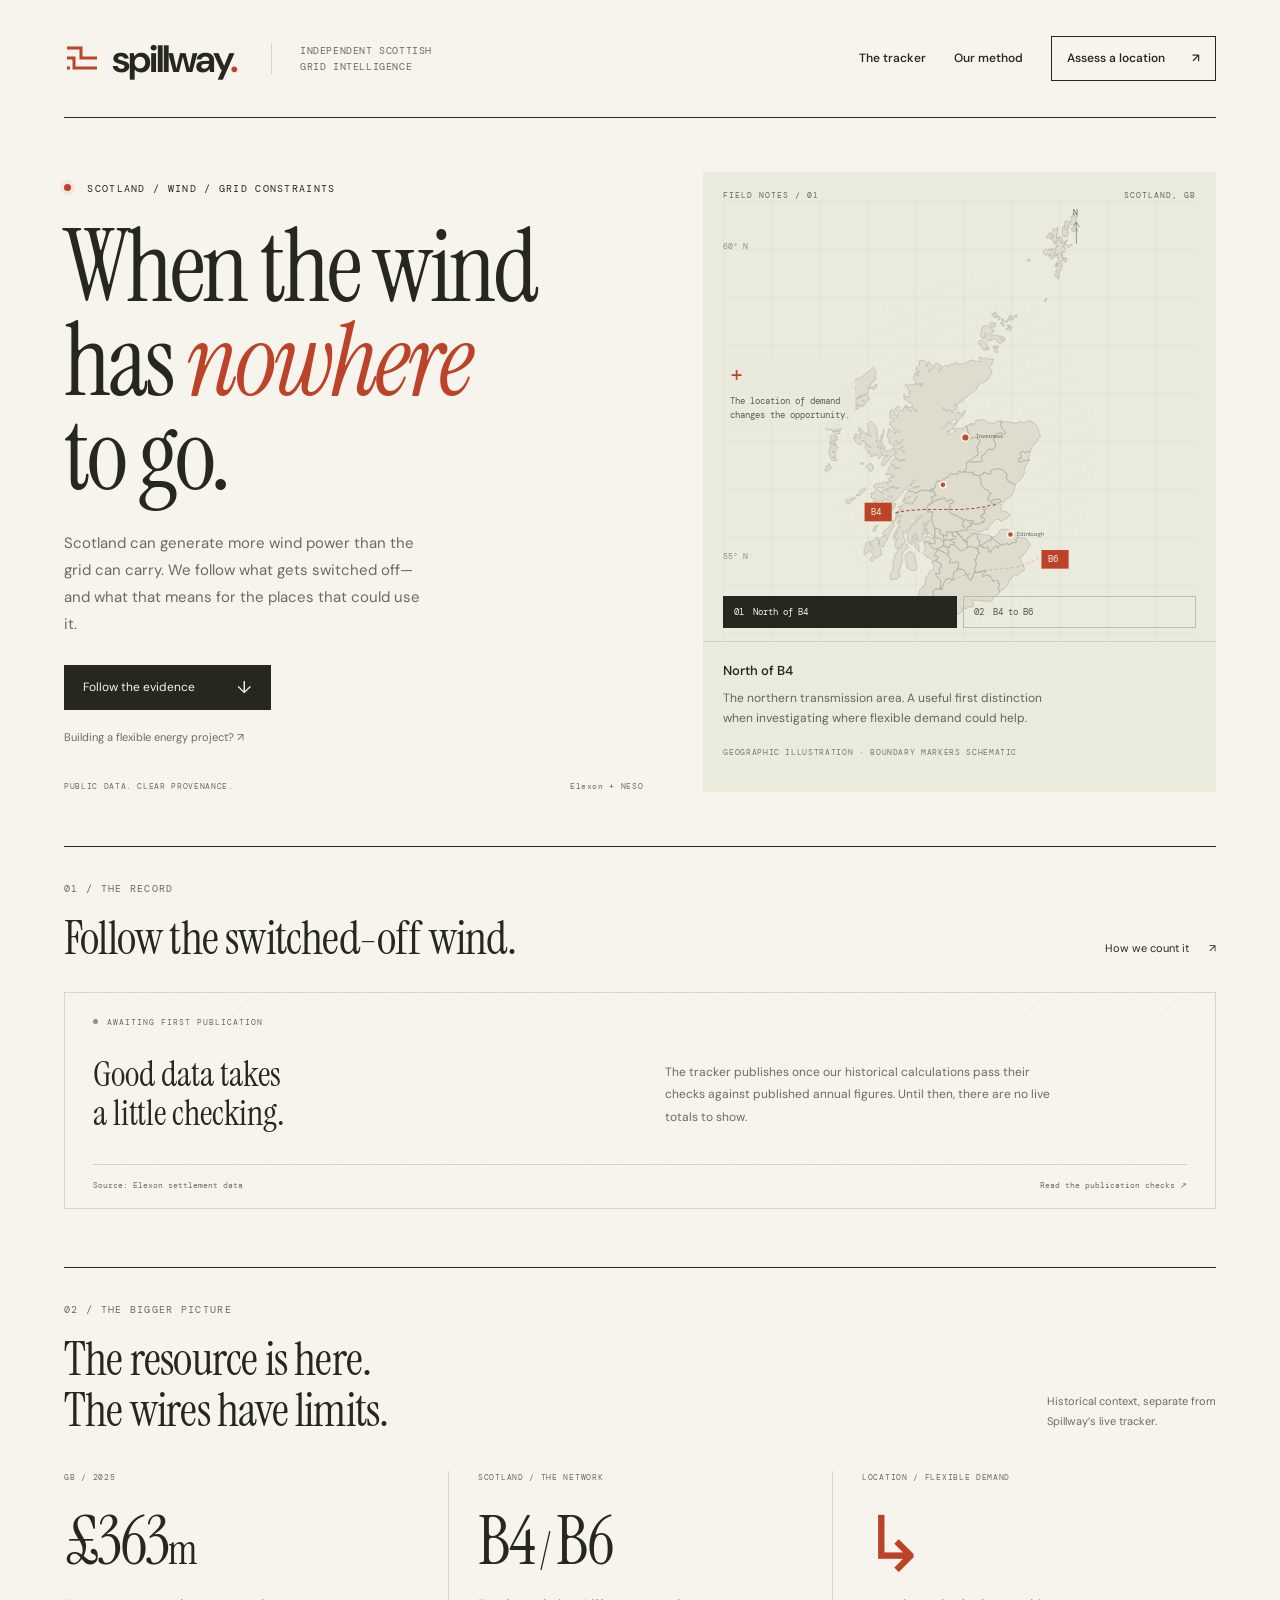
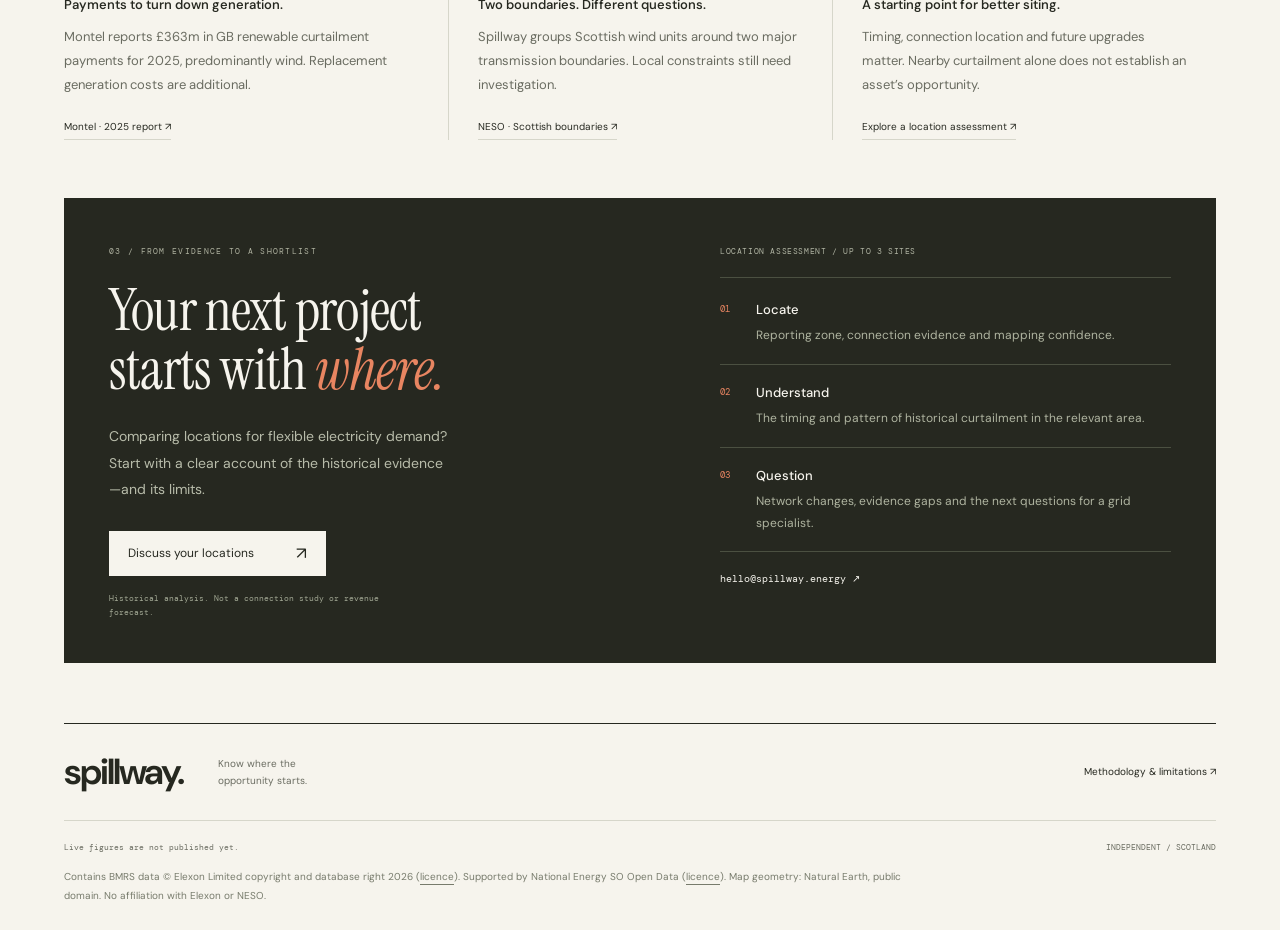
==== commit 158deabf: "Clarify Montel renewable benchmark and wind-only comparison" ====
--- a/index.html
+++ b/index.html
@@ -68,7 +68,7 @@
 
 <section class="context" aria-labelledby="context-title">
 <div class="section-heading"><div><p class="eyebrow">02 / The bigger picture</p><h2 id="context-title">The resource is here.<br>The wires have limits.</h2></div><p class="section-aside">Historical context, separate from<br>Spillway’s live tracker.</p></div>
-<div class="context-ledger"><article><span class="ledger-label">GB / 2025</span><p class="context-number">£363<span>m</span></p><h3>Payments to turn down generation.</h3><p>Montel’s published annual figure for GB renewable curtailment payments. Replacement generation costs are additional.</p><a href="https://montel.energy/resources/reports/2025-gb-and-ireland-curtailment-report" target="_blank" rel="noopener">Montel · 2025 report ↗</a></article><article><span class="ledger-label">SCOTLAND / THE NETWORK</span><p class="context-number">B4<span> / </span>B6</p><h3>Two boundaries. Different questions.</h3><p>Spillway groups Scottish wind units around two major transmission boundaries. Local constraints still need investigation.</p><a href="https://www.neso.energy/publications/electricity-ten-year-statement-etys/electricity-transmission-network-requirements/scottish-boundaries" target="_blank" rel="noopener">NESO · Scottish boundaries ↗</a></article><article><span class="ledger-label">LOCATION / FLEXIBLE DEMAND</span><div class="context-symbol" aria-hidden="true">↳</div><h3>A starting point for better siting.</h3><p>Timing, connection location and future upgrades matter. Nearby curtailment alone does not establish an asset’s opportunity.</p><a href="#assessment">Explore a location assessment ↗</a></article></div>
+<div class="context-ledger"><article><span class="ledger-label">GB / 2025</span><p class="context-number">£363<span>m</span></p><h3>Payments to turn down generation.</h3><p>Montel reports £363m in GB renewable curtailment payments for 2025, predominantly wind. Replacement generation costs are additional.</p><a href="https://montel.energy/resources/reports/2025-gb-and-ireland-curtailment-report" target="_blank" rel="noopener">Montel · 2025 report ↗</a></article><article><span class="ledger-label">SCOTLAND / THE NETWORK</span><p class="context-number">B4<span> / </span>B6</p><h3>Two boundaries. Different questions.</h3><p>Spillway groups Scottish wind units around two major transmission boundaries. Local constraints still need investigation.</p><a href="https://www.neso.energy/publications/electricity-ten-year-statement-etys/electricity-transmission-network-requirements/scottish-boundaries" target="_blank" rel="noopener">NESO · Scottish boundaries ↗</a></article><article><span class="ledger-label">LOCATION / FLEXIBLE DEMAND</span><div class="context-symbol" aria-hidden="true">↳</div><h3>A starting point for better siting.</h3><p>Timing, connection location and future upgrades matter. Nearby curtailment alone does not establish an asset’s opportunity.</p><a href="#assessment">Explore a location assessment ↗</a></article></div>
 </section>
 
 <section class="assessment" id="assessment" aria-labelledby="assessment-title">
